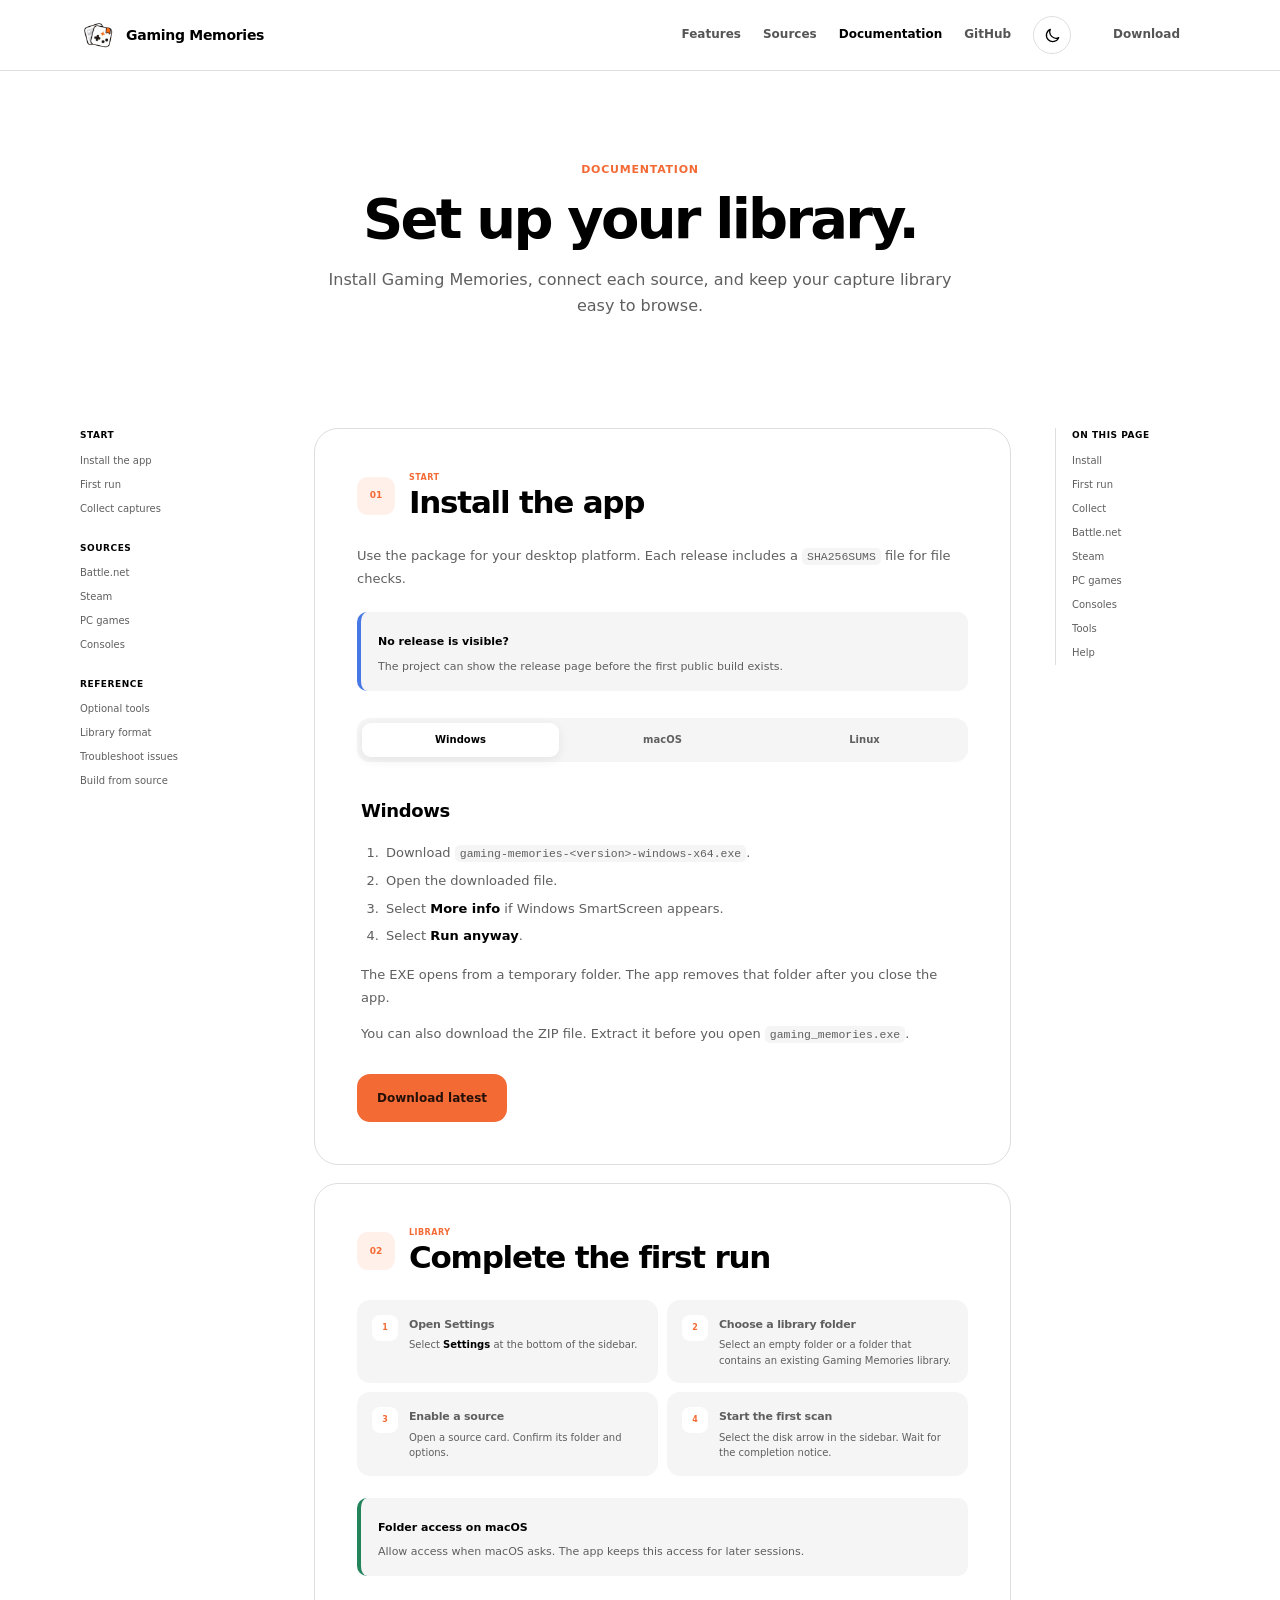
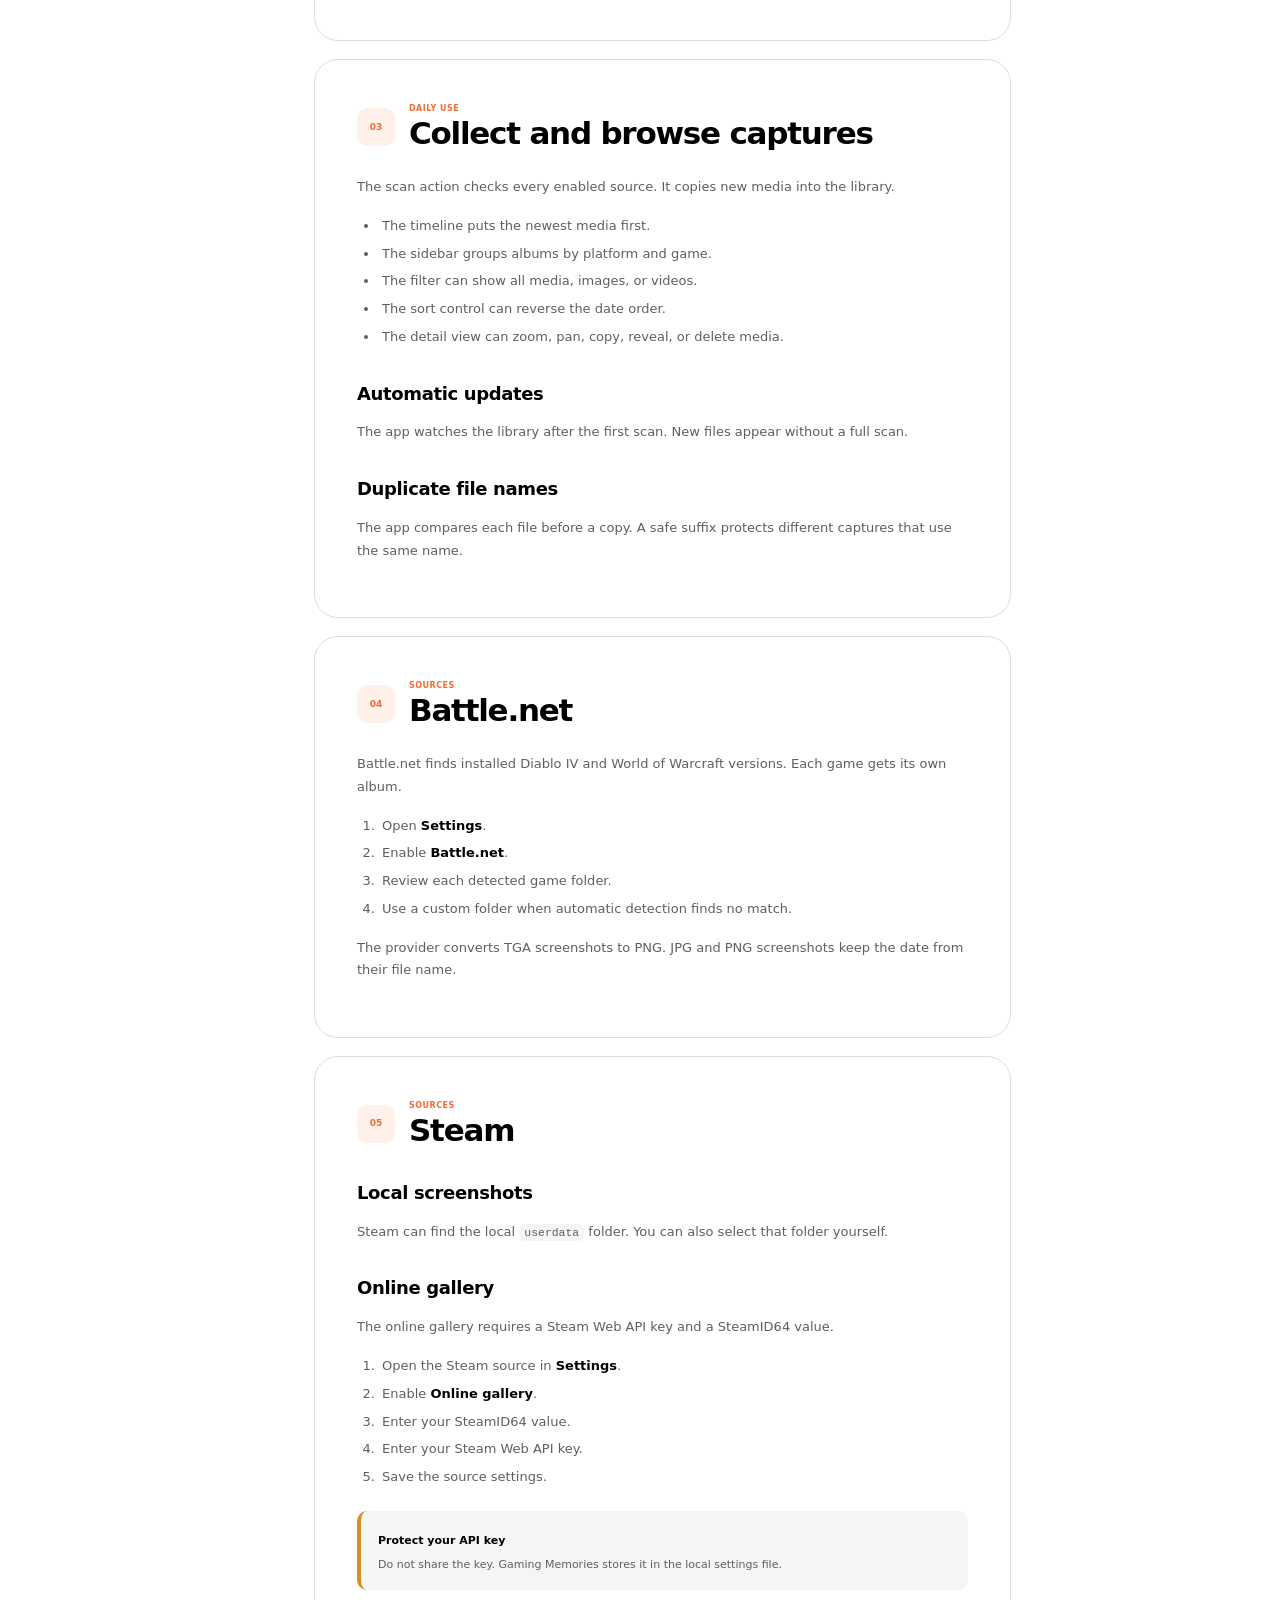
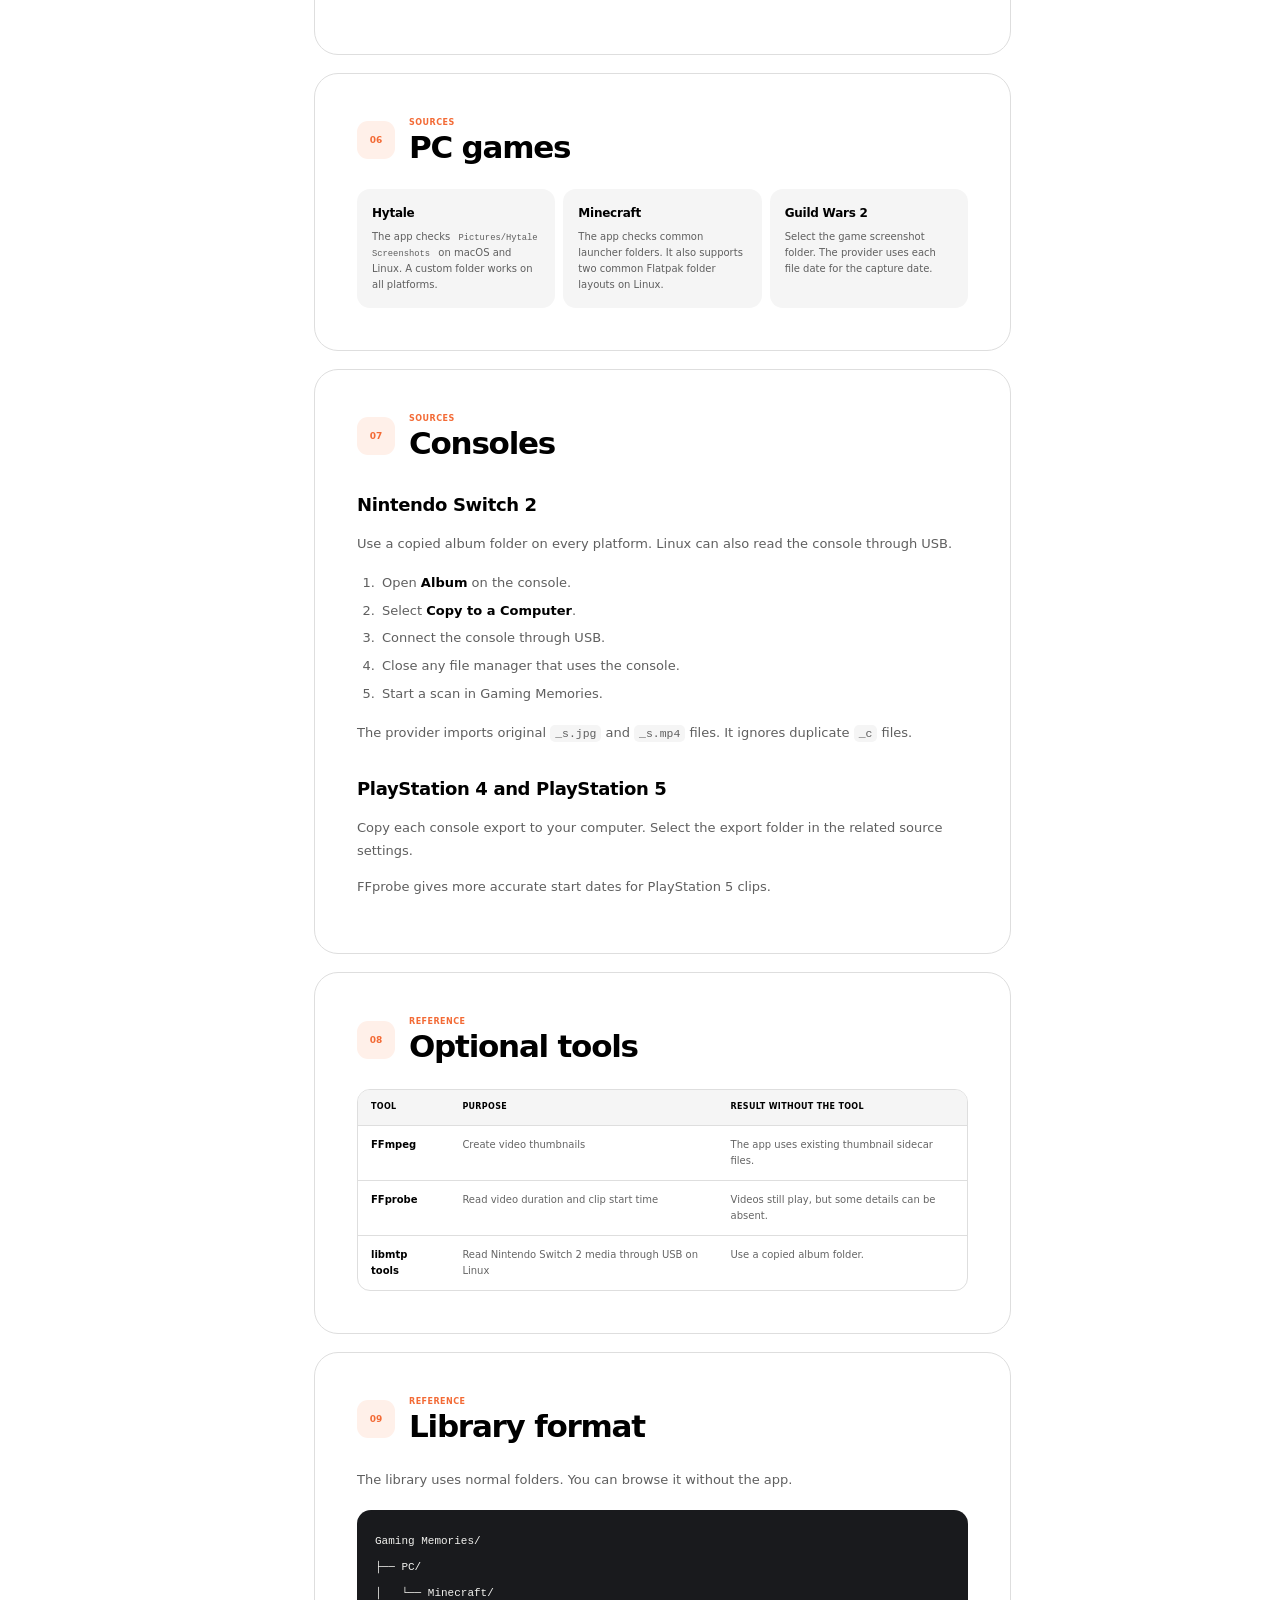
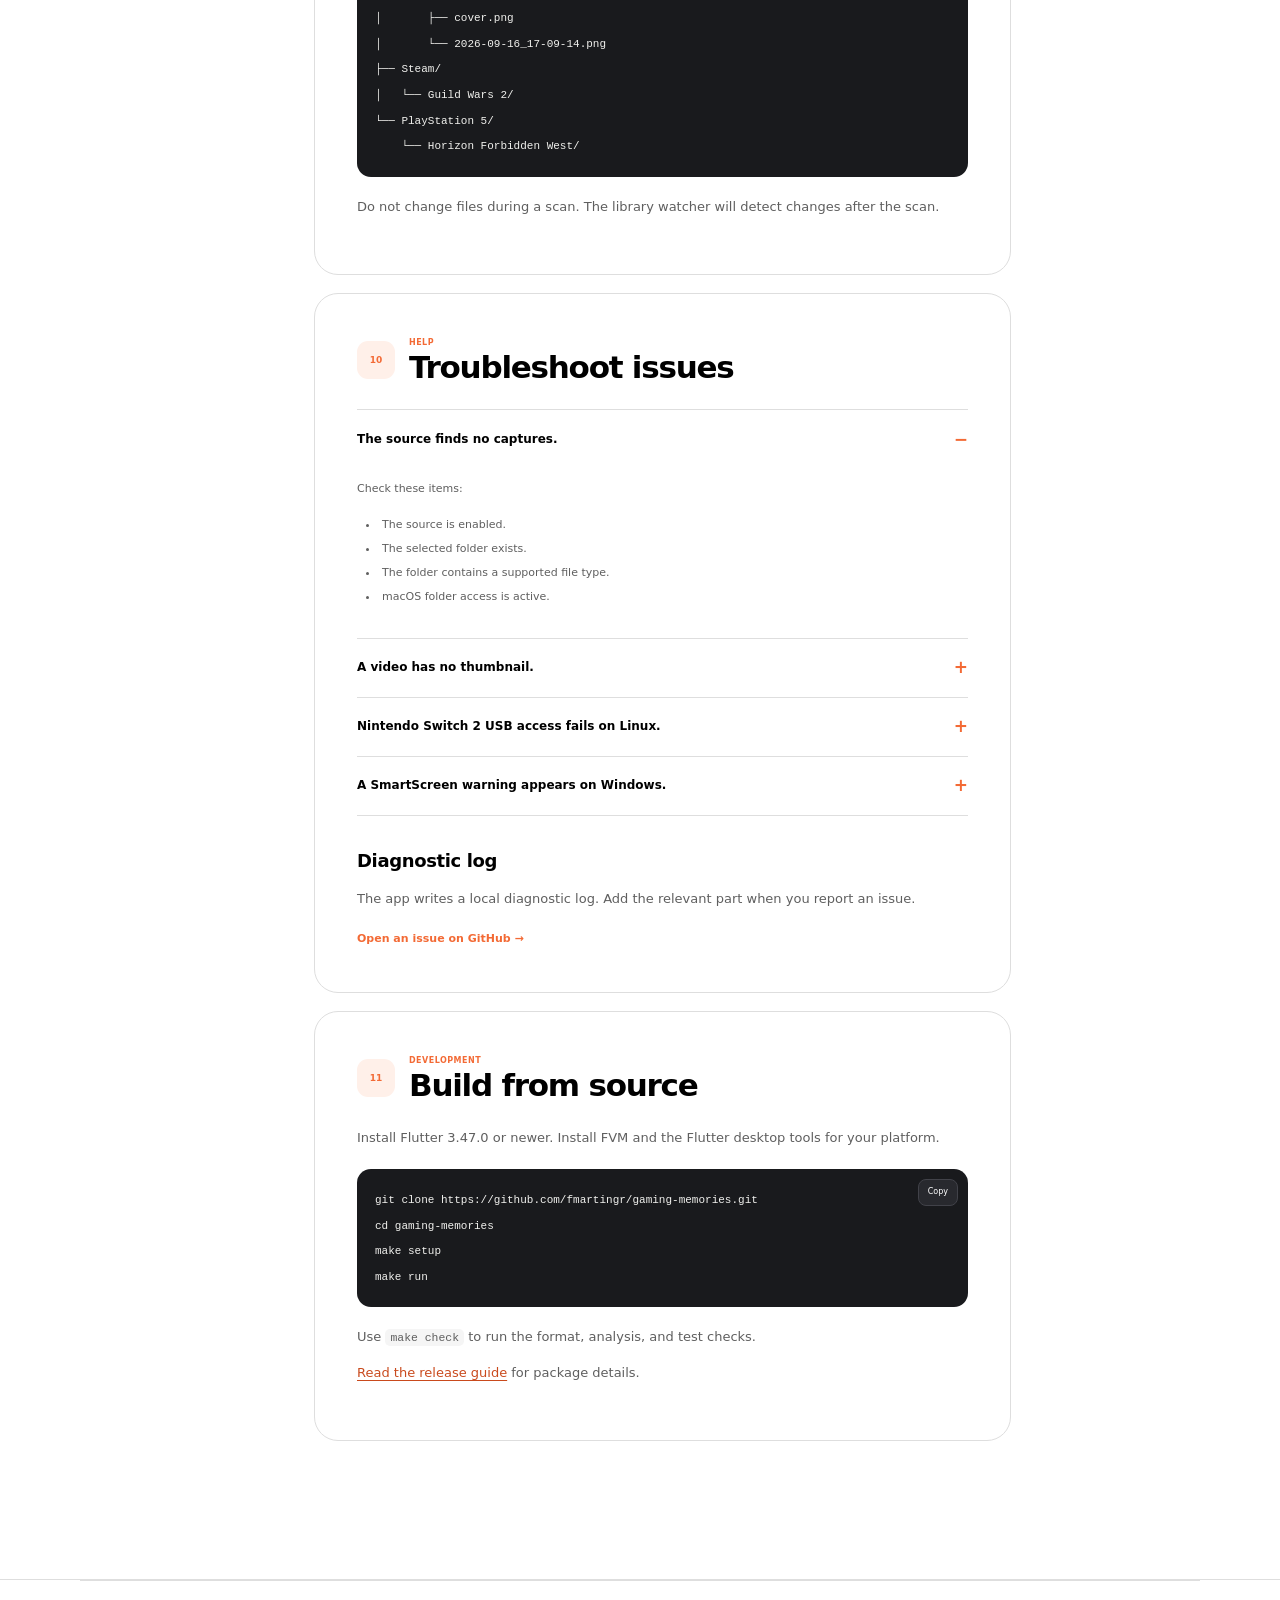
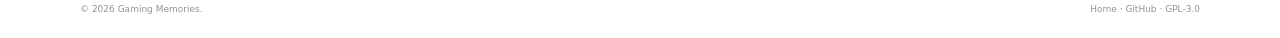
==== site/docs.html @ 3a5d0c4b "Add website theme support" ====
<!doctype html>
<html lang="en">
  <head>
    <meta charset="utf-8">
    <meta name="viewport" content="width=device-width, initial-scale=1">
    <meta name="theme-color" content="#ffffff">
    <meta name="description" content="Install and use Gaming Memories on Windows, macOS, and Linux.">
    <title>Documentation — Gaming Memories</title>
    <link rel="icon" href="assets/favicon.png" type="image/png">
    <script src="theme-init.js"></script>
    <link rel="stylesheet" href="styles.css">
    <script src="app.js" defer></script>
  </head>
  <body class="docs-page">
    <a class="skip-link" href="#docs-main">Skip to documentation</a>
    <header class="site-header">
      <nav class="nav shell" aria-label="Main navigation">
        <a class="brand" href="index.html" aria-label="Gaming Memories home"><img src="assets/logo.webp" alt="" width="44" height="44"><span>Gaming Memories</span></a>
        <button class="nav-toggle" type="button" aria-expanded="false" aria-controls="nav-links"><span class="sr-only">Open navigation</span><span></span><span></span></button>
        <div class="nav-links" id="nav-links"><a href="index.html#features">Features</a><a href="index.html#sources">Sources</a><a class="current" href="docs.html">Documentation</a><a href="https://github.com/fmartingr/gaming-memories">GitHub</a><button class="theme-toggle" type="button" data-theme-toggle aria-label="Use dark theme" title="Use dark theme"><svg class="theme-icon theme-icon-moon" aria-hidden="true" viewBox="0 0 24 24"><path d="M20.7 15.1A9 9 0 0 1 8.9 3.3 9 9 0 1 0 20.7 15.1Z"></path></svg><svg class="theme-icon theme-icon-sun" aria-hidden="true" viewBox="0 0 24 24"><circle cx="12" cy="12" r="4"></circle><path d="M12 2v2M12 20v2M4.93 4.93l1.42 1.42M17.66 17.66l1.41 1.41M2 12h2M20 12h2M4.93 19.07l1.42-1.42M17.66 6.34l1.41-1.41"></path></svg></button><a class="button" data-smart-download href="https://github.com/fmartingr/gaming-memories/releases/latest">Download</a></div>
      </nav>
    </header>

    <div class="docs-hero">
      <div class="shell">
        <p class="kicker">Documentation</p>
        <h1>Set up your library.</h1>
        <p>Install Gaming Memories, connect each source, and keep your capture library easy to browse.</p>
      </div>
    </div>

    <div class="docs-layout shell">
      <aside class="docs-sidebar">
        <nav aria-label="Documentation sections">
          <b>Start</b>
          <a href="#install">Install the app</a>
          <a href="#first-run">First run</a>
          <a href="#collect">Collect captures</a>
          <b>Sources</b>
          <a href="#battle-net">Battle.net</a>
          <a href="#steam">Steam</a>
          <a href="#pc-games">PC games</a>
          <a href="#consoles">Consoles</a>
          <b>Reference</b>
          <a href="#tools">Optional tools</a>
          <a href="#library">Library format</a>
          <a href="#troubleshoot">Troubleshoot issues</a>
          <a href="#source-build">Build from source</a>
        </nav>
      </aside>

      <main class="docs-content" id="docs-main">
        <section id="install">
          <div class="doc-heading"><span>01</span><div><p class="kicker">Start</p><h2>Install the app</h2></div></div>
          <p>Use the package for your desktop platform. Each release includes a <code>SHA256SUMS</code> file for file checks.</p>
          <div class="doc-callout info"><b>No release is visible?</b><p>The project can show the release page before the first public build exists.</p></div>

          <div class="platform-tabs" role="tablist" aria-label="Installation platform">
            <button class="active" type="button" role="tab" aria-selected="true" data-doc-tab="windows">Windows</button>
            <button type="button" role="tab" aria-selected="false" data-doc-tab="macos">macOS</button>
            <button type="button" role="tab" aria-selected="false" data-doc-tab="linux">Linux</button>
          </div>
          <div class="tab-panel active" data-doc-panel="windows">
            <h3>Windows</h3>
            <ol>
              <li>Download <code>gaming-memories-&lt;version&gt;-windows-x64.exe</code>.</li>
              <li>Open the downloaded file.</li>
              <li>Select <strong>More info</strong> if Windows SmartScreen appears.</li>
              <li>Select <strong>Run anyway</strong>.</li>
            </ol>
            <p>The EXE opens from a temporary folder. The app removes that folder after you close the app.</p>
            <p>You can also download the ZIP file. Extract it before you open <code>gaming_memories.exe</code>.</p>
          </div>
          <div class="tab-panel" data-doc-panel="macos" hidden>
            <h3>macOS</h3>
            <ol>
              <li>Download <code>gaming-memories-&lt;version&gt;-macos-universal.dmg</code>.</li>
              <li>Open the disk image.</li>
              <li>Drag <strong>Gaming Memories</strong> into <strong>Applications</strong>.</li>
              <li>Open the app from <strong>Applications</strong>.</li>
            </ol>
            <p>The signed build supports Apple silicon and Intel. macOS can ask for folder access during the first scan.</p>
          </div>
          <div class="tab-panel" data-doc-panel="linux" hidden>
            <h3>Linux</h3>
            <p>Select the package for your distribution.</p>
            <div class="command-list">
              <div><span>Debian or Ubuntu</span><code>sudo apt install ./gaming-memories_&lt;version&gt;-1_amd64.deb</code><button class="copy-button" type="button" aria-label="Copy Debian install command">Copy</button></div>
              <div><span>Fedora or RHEL</span><code>sudo dnf install ./gaming-memories-&lt;version&gt;-1.x86_64.rpm</code><button class="copy-button" type="button" aria-label="Copy Fedora install command">Copy</button></div>
              <div><span>Arch Linux</span><code>sudo pacman -U gaming-memories-&lt;version&gt;-1-x86_64.pkg.tar.zst</code><button class="copy-button" type="button" aria-label="Copy Arch install command">Copy</button></div>
            </div>
            <p>The packages require GTK 3, libmpv, and <code>xdg-utils</code>. Your package manager installs these dependencies.</p>
          </div>
          <a class="button button-primary doc-download" data-smart-download href="https://github.com/fmartingr/gaming-memories/releases/latest"><span data-download-label>Download latest</span></a>
        </section>

        <section id="first-run">
          <div class="doc-heading"><span>02</span><div><p class="kicker">Library</p><h2>Complete the first run</h2></div></div>
          <ol class="doc-steps">
            <li><span>1</span><div><h3>Open Settings</h3><p>Select <strong>Settings</strong> at the bottom of the sidebar.</p></div></li>
            <li><span>2</span><div><h3>Choose a library folder</h3><p>Select an empty folder or a folder that contains an existing Gaming Memories library.</p></div></li>
            <li><span>3</span><div><h3>Enable a source</h3><p>Open a source card. Confirm its folder and options.</p></div></li>
            <li><span>4</span><div><h3>Start the first scan</h3><p>Select the disk arrow in the sidebar. Wait for the completion notice.</p></div></li>
          </ol>
          <div class="doc-callout tip"><b>Folder access on macOS</b><p>Allow access when macOS asks. The app keeps this access for later sessions.</p></div>
        </section>

        <section id="collect">
          <div class="doc-heading"><span>03</span><div><p class="kicker">Daily use</p><h2>Collect and browse captures</h2></div></div>
          <p>The scan action checks every enabled source. It copies new media into the library.</p>
          <ul>
            <li>The timeline puts the newest media first.</li>
            <li>The sidebar groups albums by platform and game.</li>
            <li>The filter can show all media, images, or videos.</li>
            <li>The sort control can reverse the date order.</li>
            <li>The detail view can zoom, pan, copy, reveal, or delete media.</li>
          </ul>
          <h3>Automatic updates</h3>
          <p>The app watches the library after the first scan. New files appear without a full scan.</p>
          <h3>Duplicate file names</h3>
          <p>The app compares each file before a copy. A safe suffix protects different captures that use the same name.</p>
        </section>

        <section id="battle-net">
          <div class="doc-heading"><span>04</span><div><p class="kicker">Sources</p><h2>Battle.net</h2></div></div>
          <p>Battle.net finds installed Diablo IV and World of Warcraft versions. Each game gets its own album.</p>
          <ol>
            <li>Open <strong>Settings</strong>.</li>
            <li>Enable <strong>Battle.net</strong>.</li>
            <li>Review each detected game folder.</li>
            <li>Use a custom folder when automatic detection finds no match.</li>
          </ol>
          <p>The provider converts TGA screenshots to PNG. JPG and PNG screenshots keep the date from their file name.</p>
        </section>

        <section id="steam">
          <div class="doc-heading"><span>05</span><div><p class="kicker">Sources</p><h2>Steam</h2></div></div>
          <h3>Local screenshots</h3>
          <p>Steam can find the local <code>userdata</code> folder. You can also select that folder yourself.</p>
          <h3>Online gallery</h3>
          <p>The online gallery requires a Steam Web API key and a SteamID64 value.</p>
          <ol>
            <li>Open the Steam source in <strong>Settings</strong>.</li>
            <li>Enable <strong>Online gallery</strong>.</li>
            <li>Enter your SteamID64 value.</li>
            <li>Enter your Steam Web API key.</li>
            <li>Save the source settings.</li>
          </ol>
          <div class="doc-callout warning"><b>Protect your API key</b><p>Do not share the key. Gaming Memories stores it in the local settings file.</p></div>
        </section>

        <section id="pc-games">
          <div class="doc-heading"><span>06</span><div><p class="kicker">Sources</p><h2>PC games</h2></div></div>
          <div class="reference-grid">
            <article><h3>Hytale</h3><p>The app checks <code>Pictures/Hytale Screenshots</code> on macOS and Linux. A custom folder works on all platforms.</p></article>
            <article><h3>Minecraft</h3><p>The app checks common launcher folders. It also supports two common Flatpak folder layouts on Linux.</p></article>
            <article><h3>Guild Wars 2</h3><p>Select the game screenshot folder. The provider uses each file date for the capture date.</p></article>
          </div>
        </section>

        <section id="consoles">
          <div class="doc-heading"><span>07</span><div><p class="kicker">Sources</p><h2>Consoles</h2></div></div>
          <h3>Nintendo Switch 2</h3>
          <p>Use a copied album folder on every platform. Linux can also read the console through USB.</p>
          <ol>
            <li>Open <strong>Album</strong> on the console.</li>
            <li>Select <strong>Copy to a Computer</strong>.</li>
            <li>Connect the console through USB.</li>
            <li>Close any file manager that uses the console.</li>
            <li>Start a scan in Gaming Memories.</li>
          </ol>
          <p>The provider imports original <code>_s.jpg</code> and <code>_s.mp4</code> files. It ignores duplicate <code>_c</code> files.</p>
          <h3>PlayStation 4 and PlayStation 5</h3>
          <p>Copy each console export to your computer. Select the export folder in the related source settings.</p>
          <p>FFprobe gives more accurate start dates for PlayStation 5 clips.</p>
        </section>

        <section id="tools">
          <div class="doc-heading"><span>08</span><div><p class="kicker">Reference</p><h2>Optional tools</h2></div></div>
          <div class="table-wrap"><table><thead><tr><th>Tool</th><th>Purpose</th><th>Result without the tool</th></tr></thead><tbody>
            <tr><td>FFmpeg</td><td>Create video thumbnails</td><td>The app uses existing thumbnail sidecar files.</td></tr>
            <tr><td>FFprobe</td><td>Read video duration and clip start time</td><td>Videos still play, but some details can be absent.</td></tr>
            <tr><td>libmtp tools</td><td>Read Nintendo Switch 2 media through USB on Linux</td><td>Use a copied album folder.</td></tr>
          </tbody></table></div>
        </section>

        <section id="library">
          <div class="doc-heading"><span>09</span><div><p class="kicker">Reference</p><h2>Library format</h2></div></div>
          <p>The library uses normal folders. You can browse it without the app.</p>
          <pre><code>Gaming Memories/
├── PC/
│   └── Minecraft/
│       ├── cover.png
│       └── 2026-09-16_17-09-14.png
├── Steam/
│   └── Guild Wars 2/
└── PlayStation 5/
    └── Horizon Forbidden West/</code></pre>
          <p>Do not change files during a scan. The library watcher will detect changes after the scan.</p>
        </section>

        <section id="troubleshoot">
          <div class="doc-heading"><span>10</span><div><p class="kicker">Help</p><h2>Troubleshoot issues</h2></div></div>
          <div class="trouble-list">
            <details open><summary>The source finds no captures.<span>+</span></summary><div><p>Check these items:</p><ul><li>The source is enabled.</li><li>The selected folder exists.</li><li>The folder contains a supported file type.</li><li>macOS folder access is active.</li></ul></div></details>
            <details><summary>A video has no thumbnail.<span>+</span></summary><div><p>Install FFmpeg. Start a new scan after the installation.</p></div></details>
            <details><summary>Nintendo Switch 2 USB access fails on Linux.<span>+</span></summary><div><p>Install the libmtp tools. Close any file manager that uses the console.</p></div></details>
            <details><summary>A SmartScreen warning appears on Windows.<span>+</span></summary><div><p>The Windows build has no code signature. Select <strong>More info</strong>. Select <strong>Run anyway</strong>.</p></div></details>
          </div>
          <h3>Diagnostic log</h3>
          <p>The app writes a local diagnostic log. Add the relevant part when you report an issue.</p>
          <a class="text-link" href="https://github.com/fmartingr/gaming-memories/issues">Open an issue on GitHub <span>→</span></a>
        </section>

        <section id="source-build">
          <div class="doc-heading"><span>11</span><div><p class="kicker">Development</p><h2>Build from source</h2></div></div>
          <p>Install Flutter 3.47.0 or newer. Install FVM and the Flutter desktop tools for your platform.</p>
          <div class="code-block"><pre><code>git clone https://github.com/fmartingr/gaming-memories.git
cd gaming-memories
make setup
make run</code></pre><button class="copy-button" type="button" aria-label="Copy source build commands">Copy</button></div>
          <p>Use <code>make check</code> to run the format, analysis, and test checks.</p>
          <p><a href="https://github.com/fmartingr/gaming-memories/blob/master/docs/releasing.md">Read the release guide</a> for package details.</p>
        </section>
      </main>

      <aside class="docs-on-page">
        <b>On this page</b>
        <a href="#install">Install</a><a href="#first-run">First run</a><a href="#collect">Collect</a><a href="#battle-net">Battle.net</a><a href="#steam">Steam</a><a href="#pc-games">PC games</a><a href="#consoles">Consoles</a><a href="#tools">Tools</a><a href="#troubleshoot">Help</a>
      </aside>
    </div>

    <footer class="site-footer compact-footer"><div class="shell footer-bottom"><span>© <span data-year></span> Gaming Memories.</span><span><a href="index.html">Home</a> · <a href="https://github.com/fmartingr/gaming-memories">GitHub</a> · GPL-3.0</span></div></footer>
  </body>
</html>
---- site/styles.css ----
:root {
  color-scheme: light;
  --bg: #ffffff;
  --surface: #ffffff;
  --surface-soft: #f5f5f5;
  --text: #000000;
  --muted: #5f5f5f;
  --line: #dedede;
  --orange: #f36a35;
  --orange-soft: #fff0e9;
  --green: #23845c;
  --app: #101217;
  --header-bg: rgba(255, 255, 255, .9);
  --nav-muted: #555555;
  --subtle: #929292;
  --surface-hover: #bdbdbd;
  --setup-bg: #f2f2f2;
  --setup-overlay: rgba(255, 255, 255, .72);
  --setup-line: #d7d7d7;
  --chip-text: #505050;
  --footer-muted: #929292;
  --content-muted: #5f5f5f;
  --table-muted: #656565;
  --inverse-bg: #000000;
  --inverse-text: #ffffff;
  --radius: 26px;
  --shell: 1120px;
  --shadow: 0 24px 70px rgba(0, 0, 0, .11);
}

:root[data-theme="dark"] {
  color-scheme: dark;
  --bg: #000000;
  --surface: #0d0d0d;
  --surface-soft: #171717;
  --text: #ffffff;
  --muted: #a3a3a3;
  --line: #2d2d2d;
  --orange: #ff743d;
  --orange-soft: #29140d;
  --green: #55c88e;
  --header-bg: rgba(0, 0, 0, .9);
  --nav-muted: #b0b0b0;
  --subtle: #858585;
  --surface-hover: #505050;
  --setup-bg: #101010;
  --setup-overlay: rgba(255, 255, 255, .05);
  --setup-line: #303030;
  --chip-text: #d0d0d0;
  --footer-muted: #777777;
  --content-muted: #b0b0b0;
  --table-muted: #b3b3b3;
  --inverse-bg: #ffffff;
  --inverse-text: #000000;
  --shadow: 0 24px 70px rgba(0, 0, 0, .55);
}

@media (prefers-color-scheme: dark) {
  :root:not([data-theme="light"]) {
    color-scheme: dark;
    --bg: #000000;
    --surface: #0d0d0d;
    --surface-soft: #171717;
    --text: #ffffff;
    --muted: #a3a3a3;
    --line: #2d2d2d;
    --orange: #ff743d;
    --orange-soft: #29140d;
    --green: #55c88e;
    --header-bg: rgba(0, 0, 0, .9);
    --nav-muted: #b0b0b0;
    --subtle: #858585;
    --surface-hover: #505050;
    --setup-bg: #101010;
    --setup-overlay: rgba(255, 255, 255, .05);
    --setup-line: #303030;
    --chip-text: #d0d0d0;
    --footer-muted: #777777;
    --content-muted: #b0b0b0;
    --table-muted: #b3b3b3;
    --inverse-bg: #ffffff;
    --inverse-text: #000000;
    --shadow: 0 24px 70px rgba(0, 0, 0, .55);
  }
}

* { box-sizing: border-box; }
html { scroll-behavior: smooth; scroll-padding-top: 84px; }
body { margin: 0; overflow-x: hidden; background: var(--bg); color: var(--text); font-family: Inter, ui-sans-serif, system-ui, -apple-system, BlinkMacSystemFont, "Segoe UI", sans-serif; font-size: 16px; line-height: 1.6; -webkit-font-smoothing: antialiased; }
::selection { background: var(--orange); color: #000000; }
a { color: inherit; text-decoration: none; }
img { display: block; max-width: 100%; }
button { font: inherit; }
.shell { width: min(calc(100% - 40px), var(--shell)); margin-inline: auto; }
.sr-only { position: absolute; width: 1px; height: 1px; padding: 0; overflow: hidden; clip: rect(0, 0, 0, 0); white-space: nowrap; border: 0; }
.skip-link { position: fixed; z-index: 1000; top: 10px; left: 10px; padding: 9px 14px; border-radius: 10px; background: var(--inverse-bg); color: var(--inverse-text); transform: translateY(-150%); }
.skip-link:focus { transform: translateY(0); }

.site-header { position: sticky; z-index: 100; top: 0; border-bottom: 1px solid var(--line); background: var(--header-bg); backdrop-filter: blur(14px); }
.nav { display: flex; min-height: 70px; align-items: center; justify-content: space-between; }
.brand { display: inline-flex; align-items: center; gap: 10px; font-size: 14px; font-weight: 750; letter-spacing: -.02em; }
.brand img { width: 36px; height: 36px; object-fit: contain; }
.nav-links { display: flex; align-items: center; gap: 22px; color: var(--nav-muted); font-size: 12px; font-weight: 650; }
.nav-links > a:not(.nav-download):hover, .nav-links > a.current { color: var(--text); }
.nav-download { padding: 9px 15px; border-radius: 999px; background: var(--inverse-bg); color: var(--inverse-text); }
.nav-download:hover { background: var(--orange); }
.nav-toggle { display: none; width: 40px; height: 40px; border: 1px solid var(--line); border-radius: 12px; background: var(--surface); }
.nav-toggle > span:not(.sr-only) { display: block; width: 17px; height: 1.5px; margin: 5px auto; background: var(--text); }
.theme-toggle { display: grid; width: 38px; height: 38px; flex: 0 0 38px; place-items: center; padding: 0; border: 1px solid var(--line); border-radius: 50%; background: var(--surface); color: var(--text); cursor: pointer; transition: border-color .18s ease, background .18s ease; }
.theme-toggle:hover { border-color: var(--surface-hover); background: var(--surface-soft); }
.theme-icon { width: 17px; height: 17px; fill: none; stroke: currentColor; stroke-linecap: round; stroke-linejoin: round; stroke-width: 1.8; }
.theme-icon-sun { display: none; }
:root[data-theme="dark"] .theme-icon-moon { display: none; }
:root[data-theme="dark"] .theme-icon-sun { display: block; }

@media (prefers-color-scheme: dark) {
  :root:not([data-theme="light"]) .theme-icon-moon { display: none; }
  :root:not([data-theme="light"]) .theme-icon-sun { display: block; }
}

.hero { padding-top: 90px; padding-bottom: 120px; }
.hero-copy { max-width: 790px; margin: 0 auto 68px; text-align: center; }
.hero-badge { display: inline-flex; align-items: center; gap: 8px; margin: 0 0 22px; padding: 7px 11px; border: 1px solid var(--line); border-radius: 999px; background: var(--surface); color: var(--muted); font-size: 11px; font-weight: 650; }
.hero-badge span { width: 7px; height: 7px; border-radius: 50%; background: var(--green); }
.hero h1 { margin: 0; font-size: clamp(52px, 7vw, 82px); font-weight: 760; letter-spacing: -.065em; line-height: .99; }
.hero h1 em { color: var(--orange); font-style: normal; }
.hero-copy > p:not(.hero-badge) { max-width: 650px; margin: 24px auto 0; color: var(--muted); font-size: 18px; line-height: 1.65; }
.hero-actions { display: flex; justify-content: center; gap: 10px; margin-top: 30px; }
.hero-copy > small { display: block; margin-top: 15px; color: var(--subtle); font-size: 10px; }

.button { display: inline-flex; min-height: 48px; align-items: center; justify-content: center; gap: 22px; padding: 0 19px; border: 1px solid transparent; border-radius: 13px; font-size: 12px; font-weight: 720; transition: background .18s ease, border-color .18s ease, transform .18s ease; }
.button:hover { transform: translateY(-2px); }
.button-primary { background: var(--orange); color: #241008; }
.button-primary:hover { background: #e75b28; }
.button-secondary { border-color: var(--line); background: var(--surface); }
.button-secondary:hover { border-color: var(--surface-hover); }
.button-dark { background: #000000; color: #ffffff; }
.button-dark:hover { background: #333330; }

.product-figure { margin: 0; }
.product-figure figcaption { margin-top: 13px; color: var(--subtle); font-size: 10px; text-align: center; }
.app-window { overflow: hidden; border: 1px solid #30343d; border-radius: 24px; background: var(--app); box-shadow: var(--shadow); }
.window-bar { display: grid; height: 44px; grid-template-columns: 1fr auto 1fr; align-items: center; padding: 0 16px; border-bottom: 1px solid #2d3139; background: #181b21; color: #979da8; font-size: 9px; }
.window-dots { display: flex; gap: 6px; }
.window-dots span { width: 8px; height: 8px; border-radius: 50%; background: #454a54; }
.window-dots span:first-child { background: #e76651; }
.window-dots span:nth-child(2) { background: #e0a84c; }
.window-dots span:nth-child(3) { background: #58b66f; }
.app-layout { display: grid; height: 545px; grid-template-columns: 188px 1fr; }
.app-sidebar { position: relative; padding: 17px 10px 62px; border-right: 1px solid #2a2e36; background: #14171c; color: #969ca7; font-size: 9px; }
.app-sidebar > p { margin: 18px 9px 7px; color: #5e6570; font-size: 7px; letter-spacing: .12em; }
.app-nav-item, .app-nav-child { padding: 7px 9px; border-radius: 7px; }
.app-nav-item { display: flex; gap: 8px; }
.app-nav-item.active { background: #292d35; color: white; }
.app-nav-child { padding-left: 33px; color: #7b828e; }
.app-sidebar-footer { position: absolute; right: 0; bottom: 0; left: 0; display: flex; align-items: center; gap: 7px; padding: 16px 18px; border-top: 1px solid #2a2e36; }
.status-dot { width: 7px; height: 7px; border-radius: 50%; background: #55c88e; }
.app-main { min-width: 0; }
.app-toolbar { display: flex; height: 58px; align-items: center; justify-content: space-between; padding: 0 18px; border-bottom: 1px solid #2a2e36; color: #777e89; font-size: 9px; }
.app-toolbar b { color: #e7e9ed; }
.capture-grid { display: grid; grid-template-columns: repeat(3, 1fr); gap: 12px; padding: 16px; }
.capture-card { position: relative; overflow: hidden; border: 1px solid #2c313a; border-radius: 9px; background: #181b22; }
.capture-card img { width: 100%; height: 161px; object-fit: cover; }
.capture-card > div { display: flex; flex-direction: column; padding: 10px 11px 11px; }
.capture-card b { overflow: hidden; color: #e5e7eb; font-size: 8px; text-overflow: ellipsis; white-space: nowrap; }
.capture-card span { color: #747b87; font-size: 6.5px; }
.capture-card i { position: absolute; top: 67px; left: 50%; display: grid; width: 32px; height: 32px; place-items: center; border: 1px solid rgba(255,255,255,.22); border-radius: 50%; background: rgba(0,0,0,.66); color: white; font-size: 8px; font-style: normal; transform: translateX(-50%); }

.features, .sources-section { padding-top: 120px; padding-bottom: 120px; }
.section-heading { max-width: 650px; margin-bottom: 40px; }
.section-heading.centered { margin-right: auto; margin-left: auto; text-align: center; }
.section-heading > p, .setup-copy > p, .download-copy p, .docs-hero .kicker { margin: 0 0 10px; color: var(--orange); font-size: 11px; font-weight: 750; letter-spacing: .07em; text-transform: uppercase; }
.section-heading h2, .setup-copy h2, .download-copy h2, .docs-hero h1 { margin: 0; font-size: clamp(38px, 5vw, 56px); font-weight: 730; letter-spacing: -.05em; line-height: 1.08; }
.feature-grid { display: grid; grid-template-columns: repeat(3, 1fr); gap: 16px; }
.feature-card { position: relative; overflow: hidden; min-height: 420px; padding: 26px; border: 1px solid var(--line); border-radius: var(--radius); background: var(--surface); }
.feature-icon { display: grid; width: 42px; height: 42px; margin-bottom: 52px; place-items: center; border-radius: 13px; background: var(--orange-soft); color: var(--orange); font-size: 18px; }
.feature-card h3 { margin: 0; font-size: 22px; letter-spacing: -.035em; }
.feature-card > p { margin: 9px 0 0; color: var(--muted); font-size: 13px; }
.mini-timeline, .privacy-note { position: absolute; right: 22px; bottom: 22px; left: 22px; padding: 11px; border-radius: 16px; background: var(--surface-soft); }
.mini-timeline > div { display: flex; align-items: center; gap: 9px; padding: 7px; border-radius: 10px; background: var(--surface); }
.mini-timeline > div + div { margin-top: 7px; }
.mini-timeline img { width: 54px; height: 34px; border-radius: 8px; object-fit: cover; }
.mini-timeline b, .mini-timeline small, .privacy-note b, .privacy-note small { display: block; }
.mini-timeline b, .privacy-note b { font-size: 9px; }
.mini-timeline small, .privacy-note small { color: var(--subtle); font-size: 7px; }
.mini-viewer { position: absolute; right: 22px; bottom: 22px; left: 22px; overflow: hidden; height: 150px; border-radius: 16px; }
.mini-viewer img { width: 100%; height: 100%; object-fit: cover; }
.mini-viewer span { position: absolute; right: 50%; bottom: 10px; padding: 6px 10px; border-radius: 999px; background: rgba(20,21,22,.75); color: white; font-size: 8px; transform: translateX(50%); }
.privacy-note { display: flex; align-items: center; gap: 11px; }
.privacy-note > span { width: 28px; height: 28px; border: 7px solid color-mix(in srgb, var(--green) 24%, var(--surface)); border-radius: 50%; background: var(--green); }

.setup-section { display: grid; grid-template-columns: .85fr 1.15fr; align-items: center; gap: 70px; padding: 64px; border: 1px solid var(--line); border-radius: 32px; background: var(--setup-bg); }
.setup-copy > span { display: block; max-width: 430px; margin-top: 17px; color: var(--muted); font-size: 14px; }
.setup-copy > a { display: inline-block; margin-top: 22px; color: var(--text); font-size: 12px; font-weight: 700; }
.setup-copy > a:hover { color: var(--orange); }
.setup-steps { margin: 0; padding: 8px; border-radius: 22px; background: var(--setup-overlay); list-style: none; }
.setup-steps li { display: flex; min-height: 83px; align-items: center; gap: 14px; padding: 13px 15px; border-bottom: 1px solid var(--setup-line); }
.setup-steps li:last-child { border-bottom: 0; }
.setup-steps li > span { display: grid; width: 36px; height: 36px; flex: 0 0 36px; place-items: center; border-radius: 11px; background: var(--surface); color: var(--orange); font-size: 11px; font-weight: 800; }
.setup-steps b, .setup-steps small { display: block; }
.setup-steps b { font-size: 12px; }
.setup-steps small { margin-top: 2px; color: var(--muted); font-size: 9px; }

.source-list { display: flex; flex-wrap: wrap; justify-content: center; gap: 10px; max-width: 880px; margin: 0 auto; }
.source-list span { padding: 11px 16px; border: 1px solid var(--line); border-radius: 999px; background: var(--surface); color: var(--chip-text); font-size: 12px; font-weight: 650; }
.source-note { max-width: 650px; margin: 25px auto 0; color: var(--muted); font-size: 12px; text-align: center; }

.download-section { display: grid; grid-template-columns: 1fr auto; align-items: center; gap: 35px; margin-bottom: 110px; padding: 48px; border-radius: 32px; background: var(--orange); }
.download-copy { display: flex; align-items: center; gap: 20px; }
.download-copy img { width: 70px; height: 70px; }
.download-copy p { margin-bottom: 3px; color: #64220d; }
.download-copy h2 { font-size: 38px; }
.download-copy > div > span { color: #68270f; font-size: 12px; }
.download-actions { display: flex; align-items: center; flex-direction: column; gap: 8px; }
.download-actions small { color: #69260e; font-size: 9px; }
.platform-downloads { display: grid; grid-column: 1 / -1; grid-template-columns: repeat(3, 1fr); gap: 8px; margin-top: 5px; }
.platform-downloads a { display: flex; align-items: center; justify-content: space-between; padding: 13px 15px; border: 1px solid rgba(80,28,8,.25); border-radius: 13px; background: rgba(255,255,255,.2); }
.platform-downloads a:hover { background: rgba(255,255,255,.35); }
.platform-downloads b { font-size: 11px; }
.platform-downloads span { color: #6d2b12; font-size: 9px; }

.site-footer { padding-top: 55px; border-top: 1px solid var(--line); background: var(--surface); }
.footer-main { display: flex; align-items: center; justify-content: space-between; padding-bottom: 45px; }
.footer-main nav { display: flex; gap: 22px; color: var(--muted); font-size: 11px; font-weight: 650; }
.footer-main nav a:hover { color: var(--text); }
.footer-bottom { display: flex; min-height: 58px; align-items: center; justify-content: space-between; border-top: 1px solid var(--line); color: var(--footer-muted); font-size: 9px; }

.button:focus-visible, .nav-toggle:focus-visible, .copy-button:focus-visible, .platform-tabs button:focus-visible, summary:focus-visible, a:focus-visible { outline: 3px solid rgba(243,106,53,.28); outline-offset: 3px; }
.js [data-reveal] { opacity: 0; transform: translateY(15px); transition: opacity .5s ease, transform .5s ease; }
.js [data-reveal].revealed { opacity: 1; transform: translateY(0); }

/* Documentation */
.docs-page { background: var(--bg); }
.docs-hero { padding: 90px 0 70px; text-align: center; }
.docs-hero h1 { max-width: 760px; margin-inline: auto; }
.docs-hero > .shell > p:last-child { max-width: 630px; margin: 18px auto 0; color: var(--muted); font-size: 16px; }
.docs-layout { display: grid; grid-template-columns: 190px minmax(0, 720px) 145px; justify-content: space-between; gap: 44px; padding-top: 40px; padding-bottom: 120px; }
.docs-sidebar, .docs-on-page { position: sticky; top: 100px; align-self: start; max-height: calc(100vh - 120px); overflow: auto; }
.docs-sidebar nav, .docs-on-page { display: flex; flex-direction: column; }
.docs-sidebar b, .docs-on-page b { margin: 20px 0 6px; color: var(--text); font-size: 9px; letter-spacing: .06em; text-transform: uppercase; }
.docs-sidebar b:first-child, .docs-on-page b:first-child { margin-top: 0; }
.docs-sidebar a, .docs-on-page a { padding: 4px 0; color: var(--muted); font-size: 10px; }
.docs-sidebar a:hover, .docs-on-page a:hover { color: var(--orange); }
.docs-on-page { padding-left: 16px; border-left: 1px solid var(--line); }
.docs-content { min-width: 0; }
.docs-content > section { margin-bottom: 18px; padding: 42px; border: 1px solid var(--line); border-radius: 24px; background: var(--surface); }
.doc-heading { display: flex; align-items: center; gap: 14px; margin-bottom: 25px; }
.doc-heading > span { display: grid; width: 38px; height: 38px; flex: 0 0 38px; place-items: center; border-radius: 11px; background: var(--orange-soft); color: var(--orange); font-size: 9px; font-weight: 800; }
.doc-heading .kicker { margin: 0; color: var(--orange); font-size: 8px; font-weight: 750; letter-spacing: .06em; text-transform: uppercase; }
.docs-content h2 { margin: 0; font-size: 31px; letter-spacing: -.04em; line-height: 1.12; }
.docs-content h3 { margin: 31px 0 9px; font-size: 18px; letter-spacing: -.02em; }
.docs-content p, .docs-content li { color: var(--content-muted); font-size: 13px; line-height: 1.75; }
.docs-content strong { color: var(--text); }
.docs-content a:not(.button):not(.text-link) { color: #c94a1d; text-decoration: underline; text-underline-offset: 3px; }
.docs-content code { padding: 2px 5px; border-radius: 5px; background: var(--surface-soft); font-family: "SFMono-Regular", Consolas, monospace; font-size: .88em; }
.docs-content pre { overflow-x: auto; margin: 19px 0; padding: 18px; border-radius: 14px; background: #191a1d; color: #f1f1ee; }
.docs-content pre code { padding: 0; background: transparent; color: inherit; font-size: 11px; line-height: 1.7; }
.docs-content ul, .docs-content ol { padding-left: 22px; }
.docs-content li { margin: 5px 0; padding-left: 3px; }
.doc-callout { margin: 22px 0; padding: 15px 17px; border-left: 4px solid var(--orange); border-radius: 10px; background: var(--surface-soft); }
.doc-callout.info { border-left-color: #4678e6; }
.doc-callout.tip { border-left-color: var(--green); }
.doc-callout.warning { border-left-color: #d89023; }
.doc-callout b { font-size: 11px; }
.doc-callout p { margin: 4px 0 0; font-size: 11px; }
.platform-tabs { display: flex; gap: 5px; margin-top: 27px; padding: 5px; border-radius: 13px; background: var(--surface-soft); }
.platform-tabs button { flex: 1; padding: 9px 10px; border: 0; border-radius: 9px; background: transparent; color: var(--muted); font-size: 10px; font-weight: 700; cursor: pointer; }
.platform-tabs button.active { background: var(--surface); color: var(--text); box-shadow: 0 3px 12px rgba(0,0,0,.07); }
.tab-panel { min-height: 275px; padding: 4px; }
.doc-download { margin-top: 12px; }
.command-list { display: flex; flex-direction: column; gap: 8px; margin: 17px 0; }
.command-list > div { position: relative; padding: 12px 82px 12px 14px; border-radius: 11px; background: var(--surface-soft); }
.command-list span, .command-list code { display: block; }
.command-list span { margin-bottom: 4px; color: var(--muted); font-size: 8px; }
.command-list code { overflow-x: auto; padding: 0; background: none; white-space: nowrap; }
.copy-button { padding: 6px 9px; border: 1px solid var(--line); border-radius: 8px; background: var(--surface); color: var(--text); font-size: 8px; cursor: pointer; }
.command-list .copy-button { position: absolute; top: 50%; right: 11px; transform: translateY(-50%); }
.doc-steps { display: grid; grid-template-columns: 1fr 1fr; gap: 9px; padding: 0 !important; list-style: none; }
.doc-steps li { display: flex; gap: 11px; margin: 0; padding: 15px; border-radius: 13px; background: var(--surface-soft); }
.doc-steps li > span { display: grid; width: 26px; height: 26px; flex: 0 0 26px; place-items: center; border-radius: 8px; background: var(--surface); color: var(--orange); font-size: 8px; font-weight: 800; }
.doc-steps h3 { margin: 0 0 3px; font-size: 11px; }
.doc-steps p { margin: 0; font-size: 10px; line-height: 1.55; }
.reference-grid { display: grid; grid-template-columns: repeat(3, 1fr); gap: 8px; }
.reference-grid article { padding: 15px; border-radius: 13px; background: var(--surface-soft); }
.reference-grid h3 { margin: 0 0 5px; font-size: 12px; }
.reference-grid p { margin: 0; font-size: 10px; line-height: 1.6; }
.table-wrap { overflow-x: auto; margin-top: 20px; border: 1px solid var(--line); border-radius: 13px; }
table { width: 100%; border-collapse: collapse; font-size: 10px; }
th, td { padding: 11px 13px; border-bottom: 1px solid var(--line); color: var(--table-muted); text-align: left; vertical-align: top; }
th { background: var(--surface-soft); color: var(--text); font-size: 8px; letter-spacing: .04em; text-transform: uppercase; }
tr:last-child td { border-bottom: 0; }
td:first-child { color: var(--text); font-weight: 700; }
.trouble-list { margin: 22px 0 29px; border-top: 1px solid var(--line); }
.trouble-list details, .faq-list details { border-bottom: 1px solid var(--line); }
.trouble-list summary, .faq-list summary { display: flex; min-height: 58px; align-items: center; justify-content: space-between; gap: 18px; font-size: 12px; font-weight: 700; cursor: pointer; list-style: none; }
summary::-webkit-details-marker { display: none; }
.trouble-list summary span, .faq-list summary span { color: var(--orange); font-size: 17px; }
.trouble-list details > div { padding: 0 25px 15px 0; }
.trouble-list details p, .trouble-list details li { font-size: 11px; }
.code-block { position: relative; }
.code-block .copy-button { position: absolute; top: 10px; right: 10px; border-color: #414249; background: #28292e; color: white; }
.text-link { color: var(--orange); font-size: 11px; font-weight: 700; }
.compact-footer { padding-top: 0; }

@media (max-width: 1050px) {
  .app-layout { height: 490px; }
  .capture-card img { height: 137px; }
  .setup-section { gap: 40px; padding: 48px; }
  .docs-layout { grid-template-columns: 175px minmax(0, 1fr); }
  .docs-on-page { display: none; }
}

@media (max-width: 820px) {
  .nav-toggle { display: block; }
  .nav-links { position: absolute; top: calc(100% + 1px); right: 0; left: 0; display: none; flex-direction: column; align-items: stretch; gap: 0; padding: 14px 20px 22px; border-bottom: 1px solid var(--line); background: var(--bg); }
  .nav-links.open { display: flex; }
  .nav-links > a { padding: 10px 3px; }
  .nav-download { margin-top: 7px; padding-inline: 15px !important; }
  .feature-grid { grid-template-columns: 1fr; }
  .feature-card { min-height: 360px; }
  .setup-section { grid-template-columns: 1fr; }
  .download-section { grid-template-columns: 1fr; }
  .download-actions { align-items: flex-start; }
  .platform-downloads { grid-column: auto; }
  .footer-main { align-items: flex-start; flex-direction: column; gap: 25px; }
  .docs-layout { display: block; }
  .docs-sidebar { display: none; }
  .docs-content { max-width: 720px; margin-inline: auto; }
}

@media (max-width: 620px) {
  .shell { width: min(calc(100% - 28px), var(--shell)); }
  .nav { min-height: 62px; }
  .brand img { width: 33px; height: 33px; }
  .hero { padding-top: 62px; padding-bottom: 85px; }
  .hero-copy { margin-bottom: 48px; }
  .hero h1 { font-size: 50px; }
  .hero-copy > p:not(.hero-badge) { font-size: 15px; }
  .hero-actions { align-items: stretch; flex-direction: column; }
  .hero-actions .button { width: 100%; }
  .app-window { border-radius: 16px; }
  .window-bar { height: 31px; font-size: 6px; }
  .app-layout { height: 280px; grid-template-columns: 90px 1fr; }
  .app-sidebar { padding: 8px 4px 40px; font-size: 5px; }
  .app-sidebar > p { margin: 8px 5px 3px; font-size: 4px; }
  .app-nav-item, .app-nav-child { padding: 3px 5px; border-radius: 4px; }
  .app-nav-child { padding-left: 18px; }
  .app-sidebar-footer { padding: 8px; }
  .app-toolbar { height: 34px; padding: 0 7px; font-size: 5px; }
  .capture-grid { gap: 5px; padding: 7px; }
  .capture-card { border-radius: 5px; }
  .capture-card img { height: 74px; }
  .capture-card > div { padding: 4px; }
  .capture-card b { font-size: 4.5px; }
  .capture-card span { font-size: 3.5px; }
  .capture-card i { top: 28px; width: 18px; height: 18px; font-size: 5px; }
  .features, .sources-section { padding-top: 85px; padding-bottom: 85px; }
  .section-heading h2, .setup-copy h2, .download-copy h2 { font-size: 39px; }
  .feature-card { min-height: 390px; padding: 22px; }
  .setup-section { width: calc(100% - 28px); padding: 30px 20px; border-radius: 24px; }
  .source-list { justify-content: flex-start; }
  .source-list span { padding: 9px 12px; font-size: 10px; }
  .download-section { width: calc(100% - 28px); margin-bottom: 80px; padding: 31px 22px; border-radius: 24px; }
  .download-copy { align-items: flex-start; }
  .download-copy img { width: 54px; height: 54px; }
  .platform-downloads { grid-template-columns: 1fr; }
  .footer-main nav { flex-wrap: wrap; gap: 14px 20px; }
  .footer-bottom { align-items: flex-start; flex-direction: column; justify-content: center; gap: 2px; }
  .docs-hero { padding: 60px 0 45px; }
  .docs-hero h1 { font-size: 44px; }
  .docs-layout { padding-top: 15px; padding-bottom: 75px; }
  .docs-content > section { padding: 27px 20px; border-radius: 18px; }
  .docs-content h2 { font-size: 27px; }
  .doc-steps, .reference-grid { grid-template-columns: 1fr; }
  .platform-tabs button { padding-inline: 5px; }
  .command-list > div { padding-right: 13px; }
  .command-list .copy-button { position: static; margin-top: 9px; transform: none; }
}

@media (prefers-reduced-motion: reduce) {
  html { scroll-behavior: auto; }
  *, *::before, *::after { transition-duration: .01ms !important; animation-duration: .01ms !important; }
}
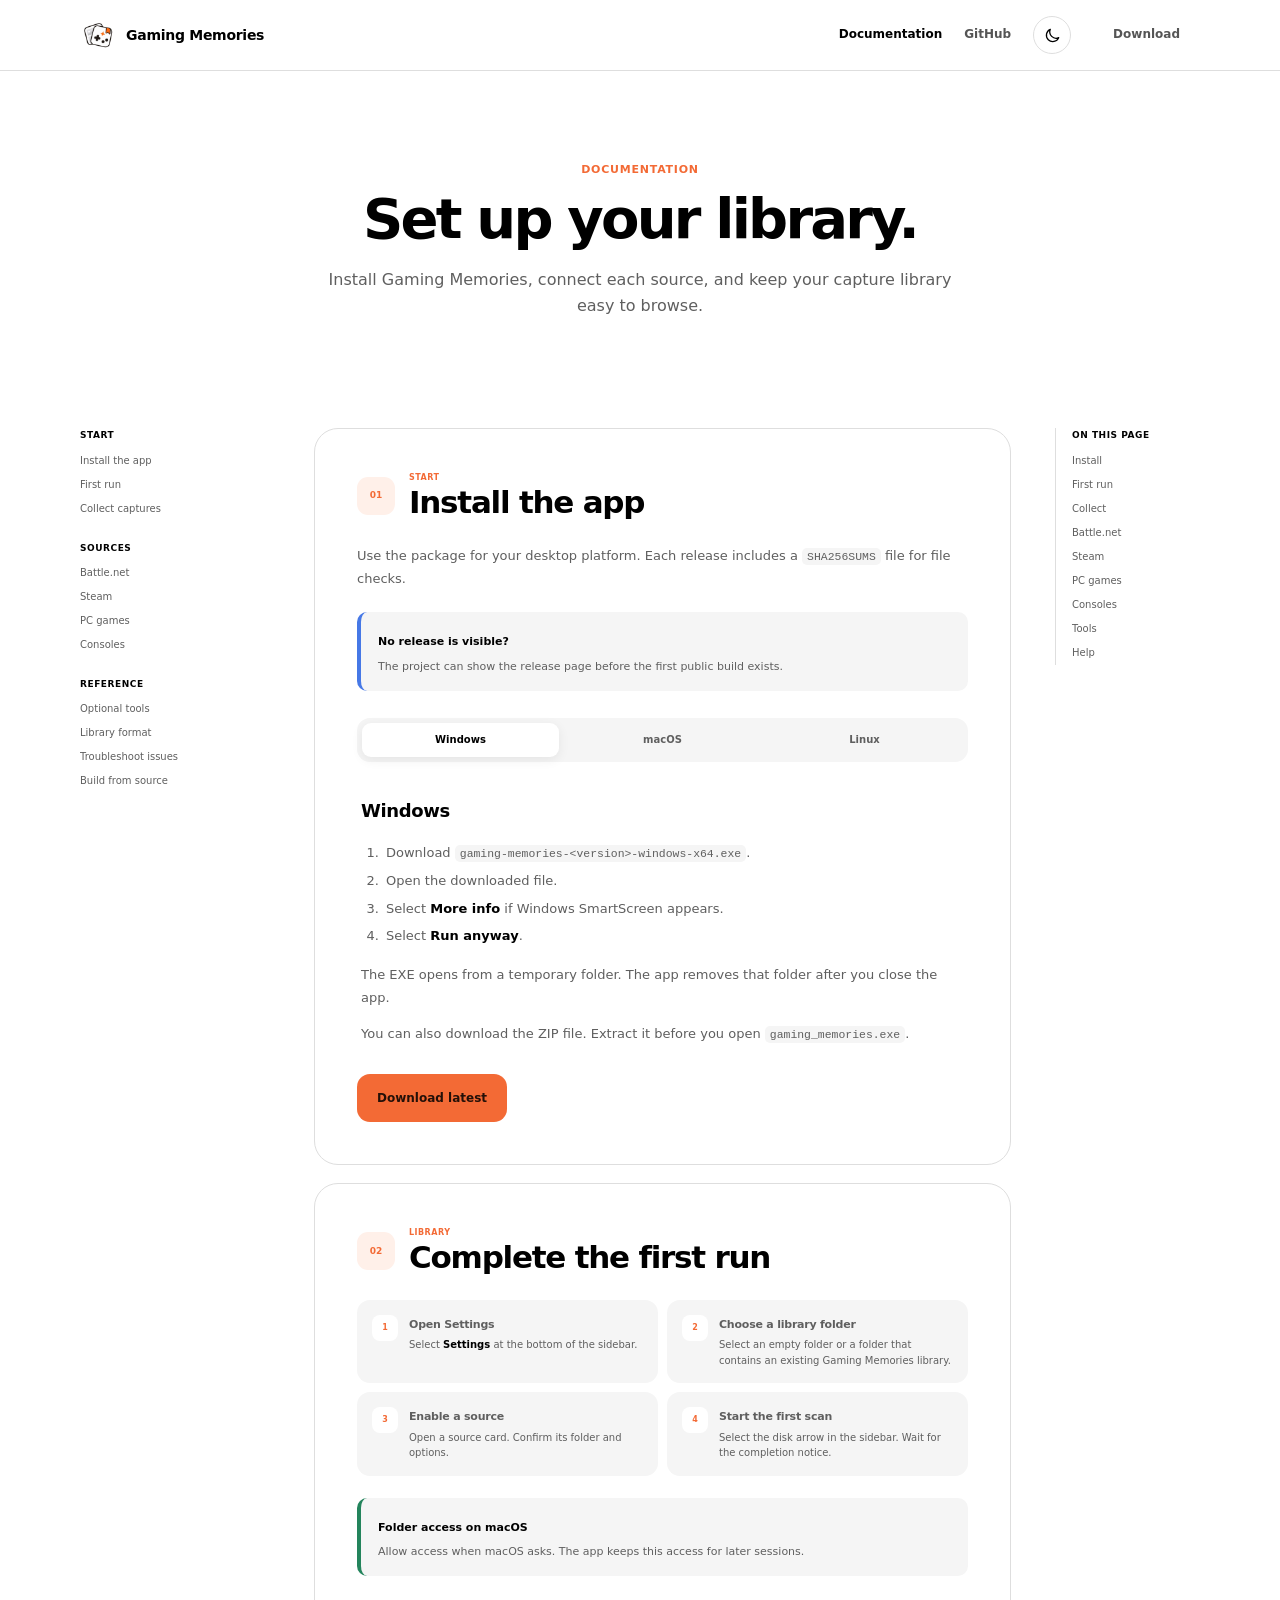
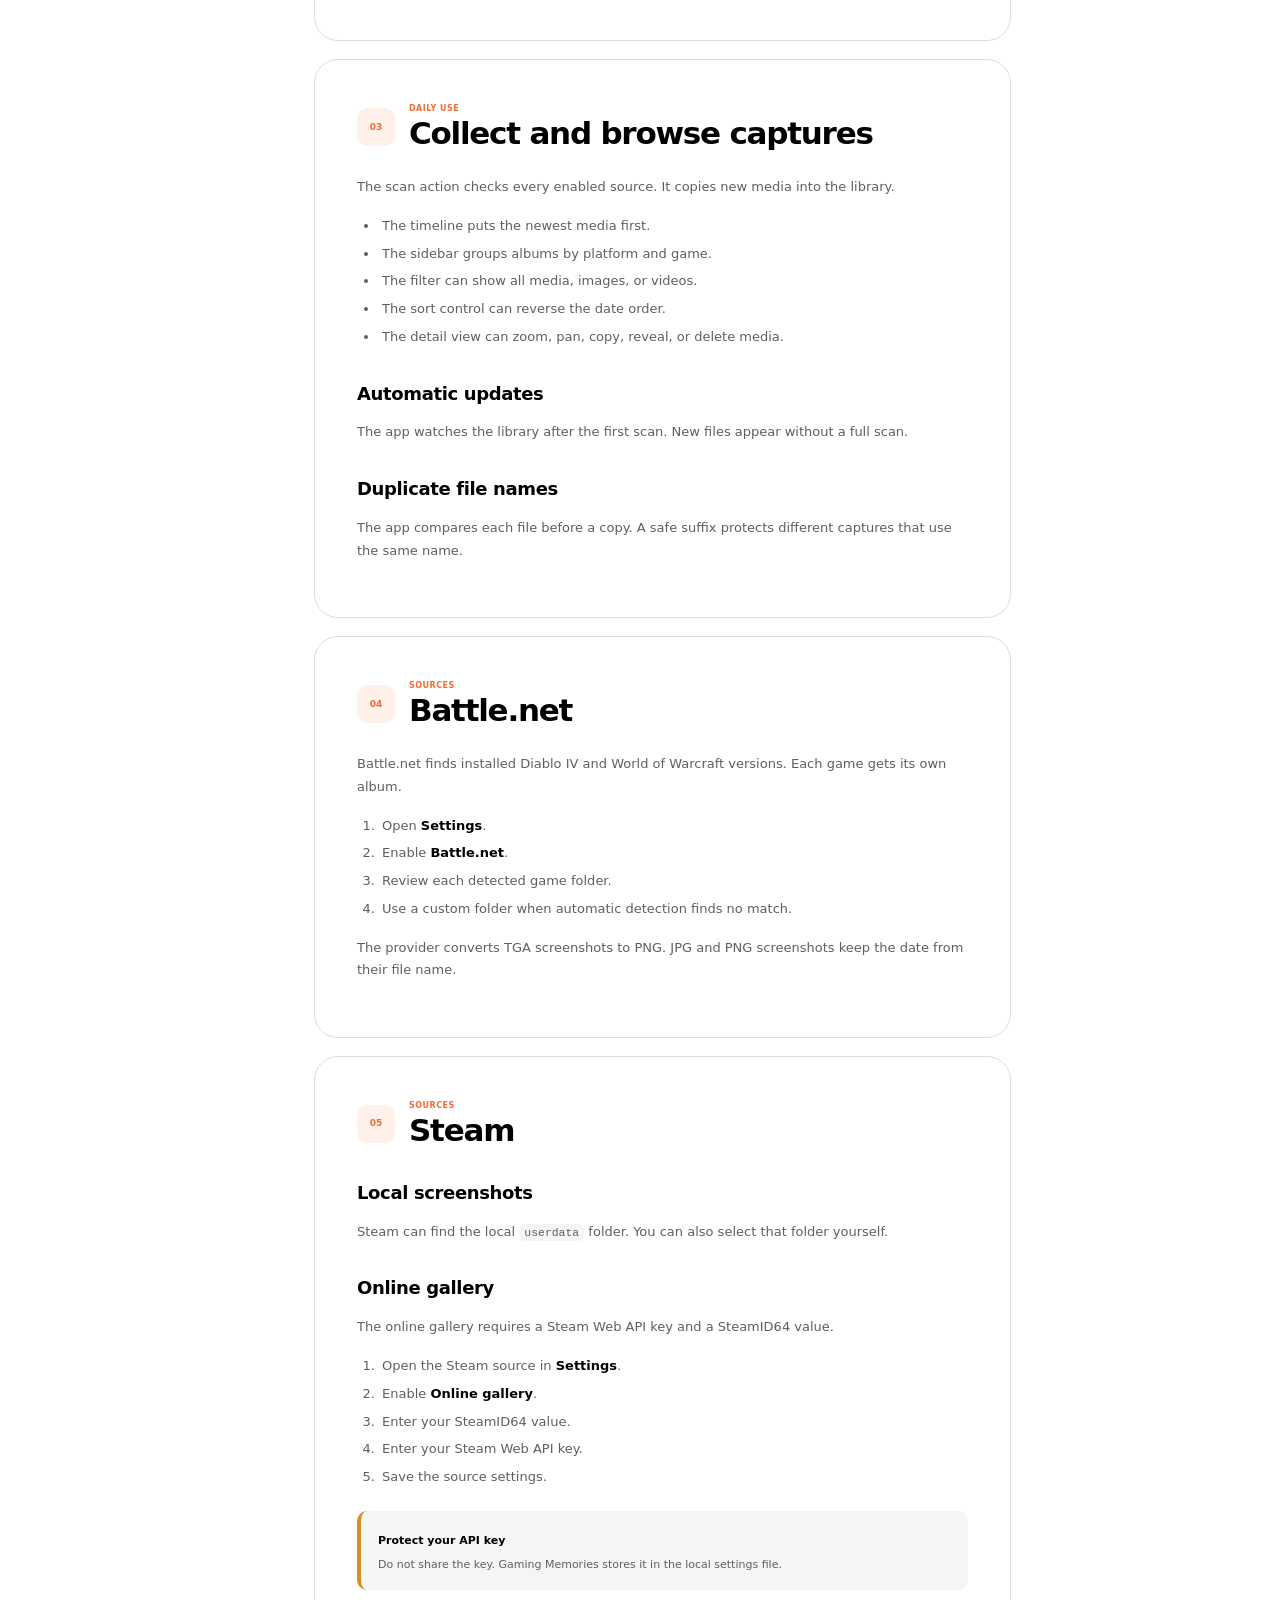
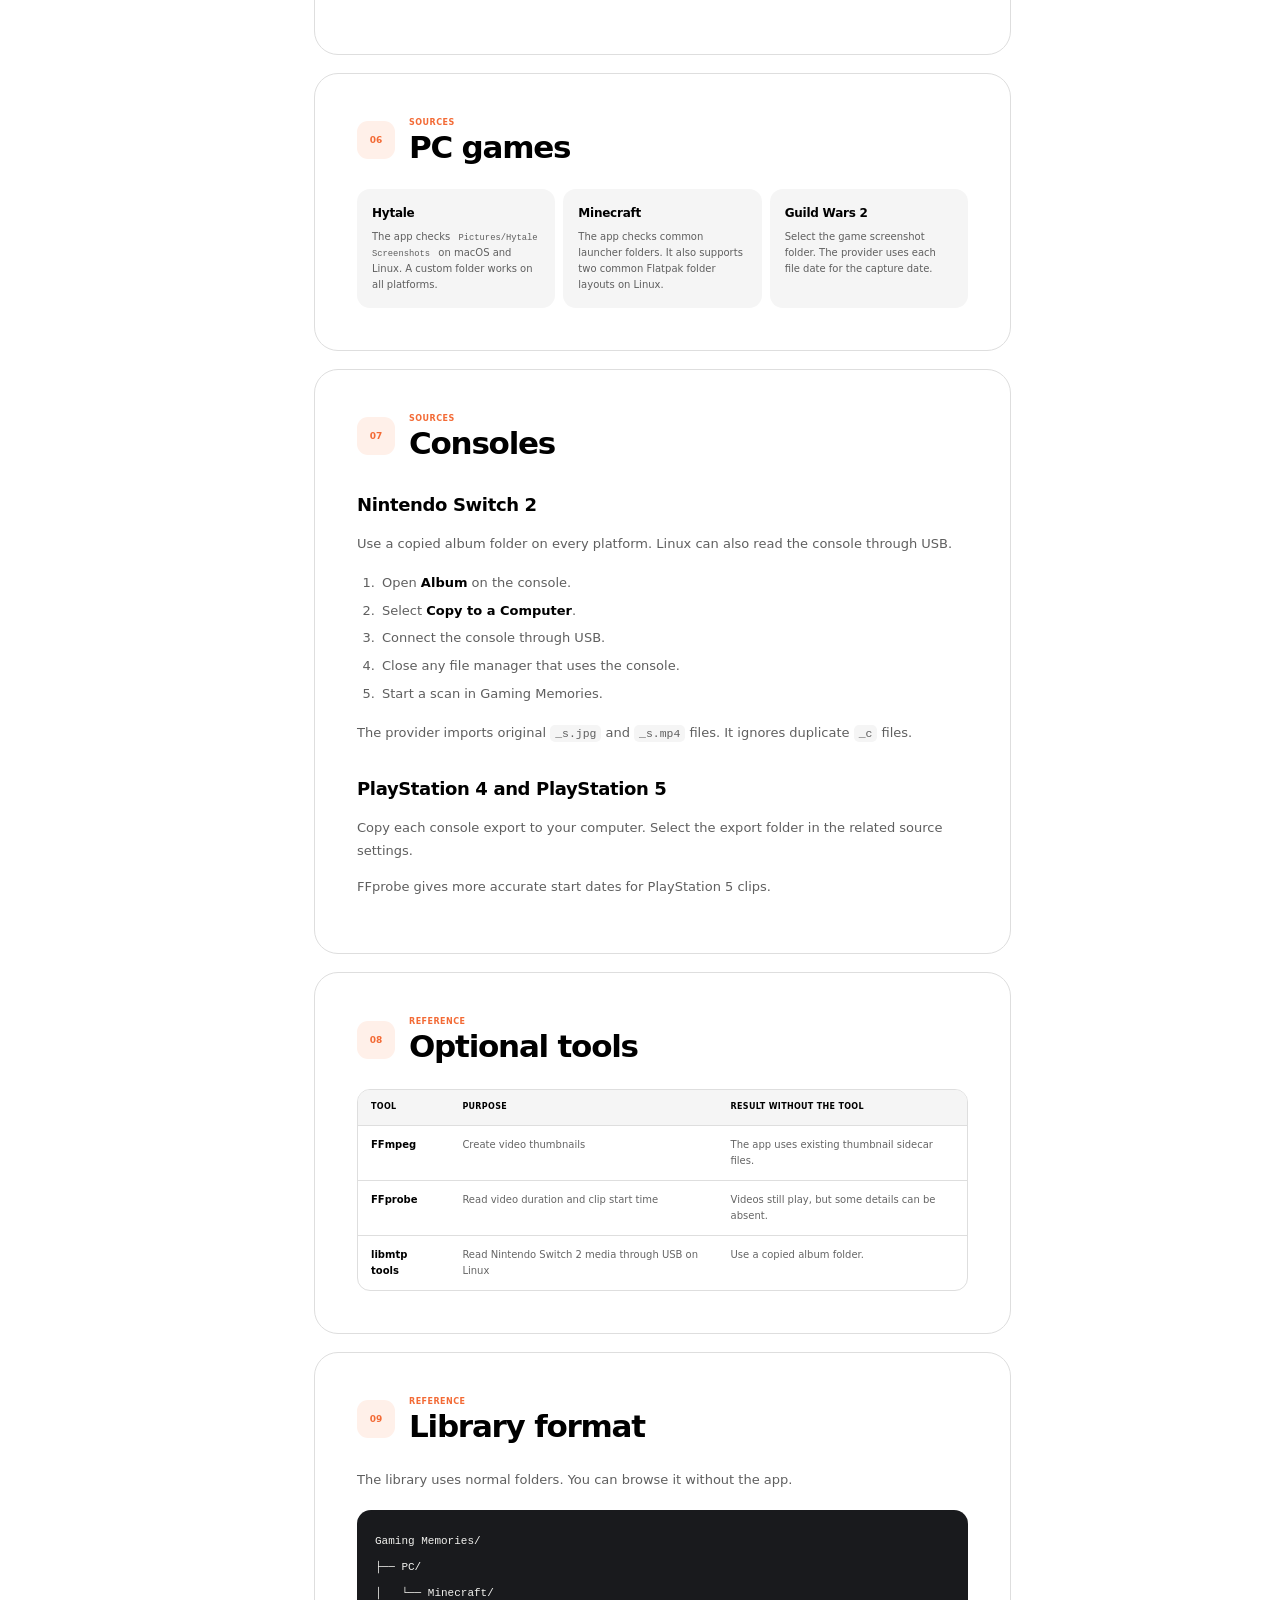
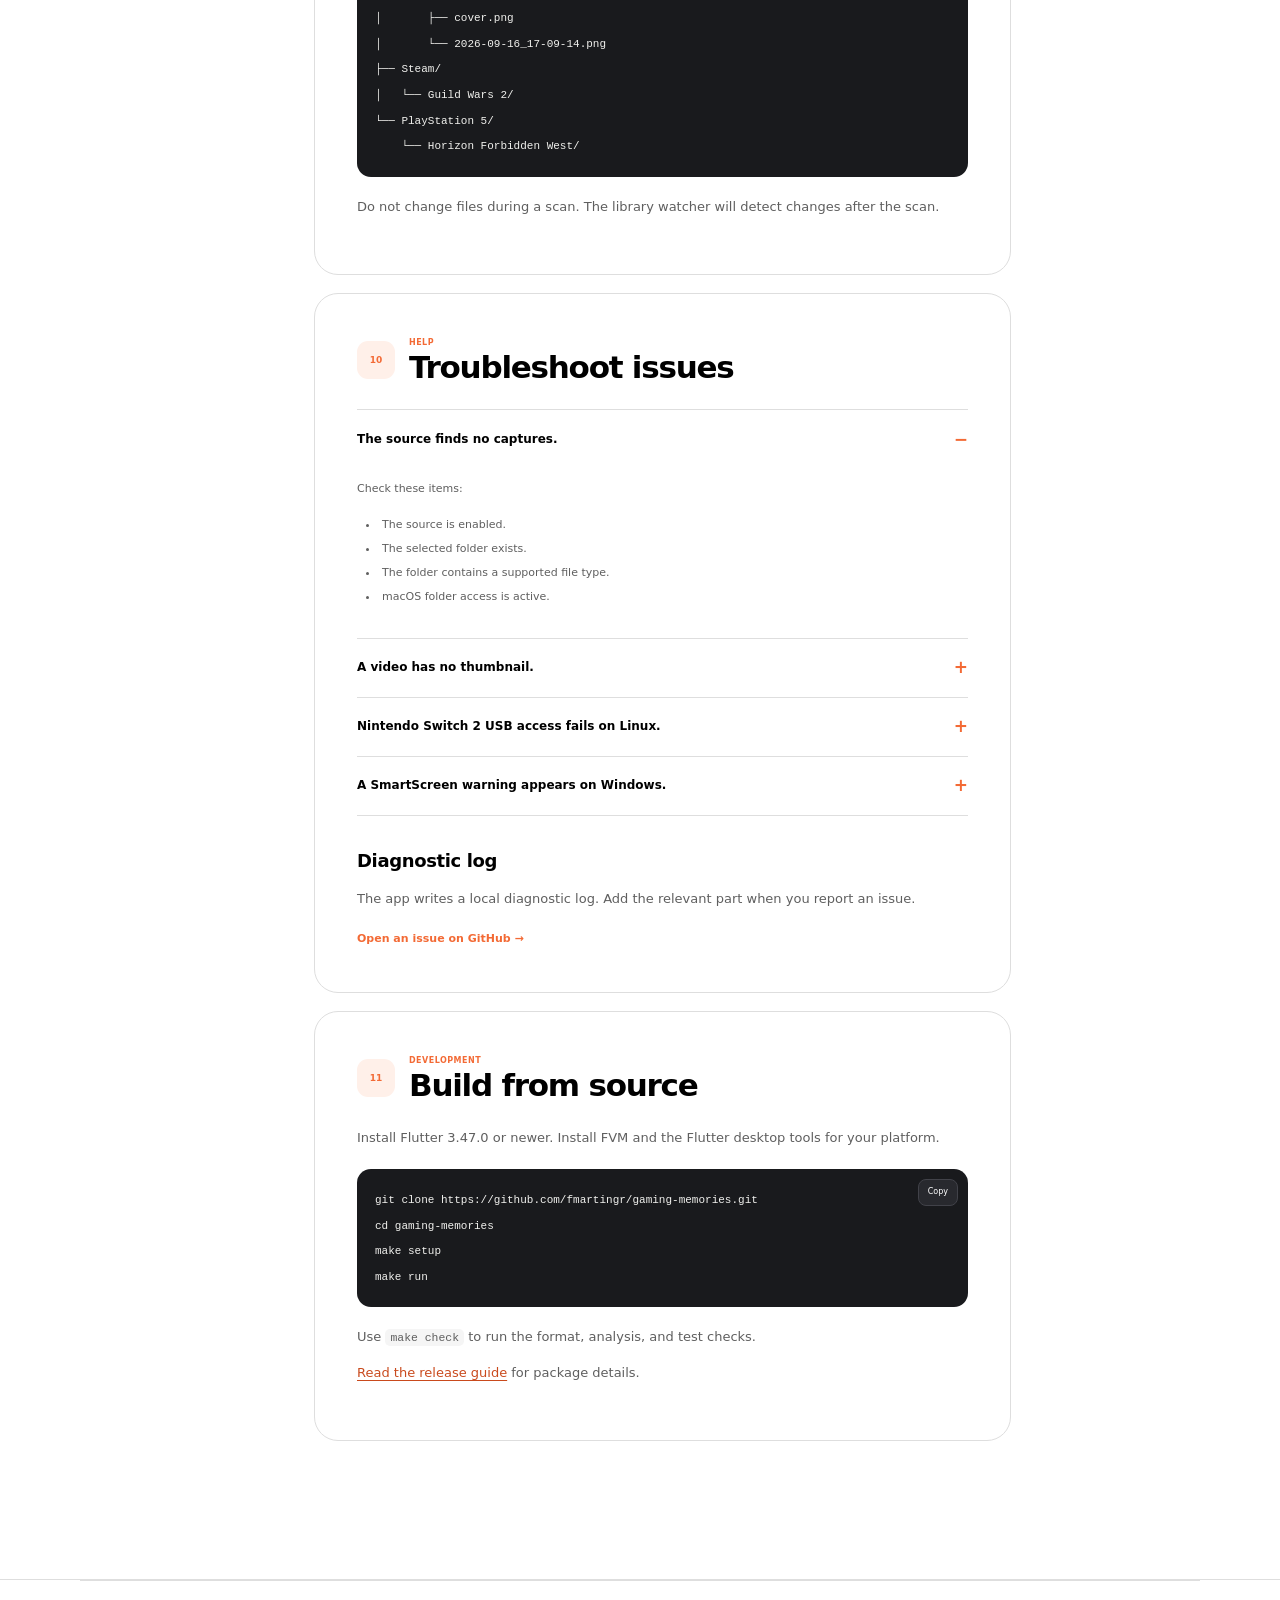
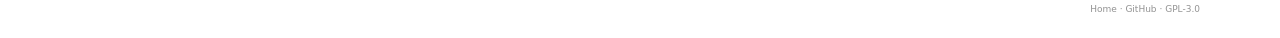
==== commit 07da71ea: "Simplify landing page and refresh social preview Trim the landing page to its hero, screenshot carou" ====
--- a/site/docs.html
+++ b/site/docs.html
@@ -17,7 +17,7 @@
       <nav class="nav shell" aria-label="Main navigation">
         <a class="brand" href="index.html" aria-label="Gaming Memories home"><img src="assets/logo.webp" alt="" width="44" height="44"><span>Gaming Memories</span></a>
         <button class="nav-toggle" type="button" aria-expanded="false" aria-controls="nav-links"><span class="sr-only">Open navigation</span><span></span><span></span></button>
-        <div class="nav-links" id="nav-links"><a href="index.html#features">Features</a><a href="index.html#sources">Sources</a><a class="current" href="docs.html">Documentation</a><a href="https://github.com/fmartingr/gaming-memories">GitHub</a><button class="theme-toggle" type="button" data-theme-toggle aria-label="Use dark theme" title="Use dark theme"><svg class="theme-icon theme-icon-moon" aria-hidden="true" viewBox="0 0 24 24"><path d="M20.7 15.1A9 9 0 0 1 8.9 3.3 9 9 0 1 0 20.7 15.1Z"></path></svg><svg class="theme-icon theme-icon-sun" aria-hidden="true" viewBox="0 0 24 24"><circle cx="12" cy="12" r="4"></circle><path d="M12 2v2M12 20v2M4.93 4.93l1.42 1.42M17.66 17.66l1.41 1.41M2 12h2M20 12h2M4.93 19.07l1.42-1.42M17.66 6.34l1.41-1.41"></path></svg></button><a class="button" data-smart-download href="https://github.com/fmartingr/gaming-memories/releases/latest">Download</a></div>
+        <div class="nav-links" id="nav-links"><a class="current" href="docs.html">Documentation</a><a href="https://github.com/fmartingr/gaming-memories">GitHub</a><button class="theme-toggle" type="button" data-theme-toggle aria-label="Use dark theme" title="Use dark theme"><svg class="theme-icon theme-icon-moon" aria-hidden="true" viewBox="0 0 24 24"><path d="M20.7 15.1A9 9 0 0 1 8.9 3.3 9 9 0 1 0 20.7 15.1Z"></path></svg><svg class="theme-icon theme-icon-sun" aria-hidden="true" viewBox="0 0 24 24"><circle cx="12" cy="12" r="4"></circle><path d="M12 2v2M12 20v2M4.93 4.93l1.42 1.42M17.66 17.66l1.41 1.41M2 12h2M20 12h2M4.93 19.07l1.42-1.42M17.66 6.34l1.41-1.41"></path></svg></button><a class="button" data-smart-download href="https://github.com/fmartingr/gaming-memories/releases/latest">Download</a></div>
       </nav>
     </header>
 
@@ -230,6 +230,6 @@
       </aside>
     </div>
 
-    <footer class="site-footer compact-footer"><div class="shell footer-bottom"><span>© <span data-year></span> Gaming Memories.</span><span><a href="index.html">Home</a> · <a href="https://github.com/fmartingr/gaming-memories">GitHub</a> · GPL-3.0</span></div></footer>
+    <footer class="site-footer compact-footer"><div class="shell footer-bottom"><span><a href="index.html">Home</a> · <a href="https://github.com/fmartingr/gaming-memories">GitHub</a> · GPL-3.0</span></div></footer>
   </body>
 </html>
--- a/site/styles.css
+++ b/site/styles.css
@@ -9,23 +9,16 @@
   --orange: #f36a35;
   --orange-soft: #fff0e9;
   --green: #23845c;
-  --app: #101217;
   --header-bg: rgba(255, 255, 255, .9);
   --nav-muted: #555555;
   --subtle: #929292;
   --surface-hover: #bdbdbd;
-  --setup-bg: #f2f2f2;
-  --setup-overlay: rgba(255, 255, 255, .72);
-  --setup-line: #d7d7d7;
-  --chip-text: #505050;
   --footer-muted: #929292;
   --content-muted: #5f5f5f;
   --table-muted: #656565;
   --inverse-bg: #000000;
   --inverse-text: #ffffff;
-  --radius: 26px;
   --shell: 1120px;
-  --shadow: 0 24px 70px rgba(0, 0, 0, .11);
 }
 
 :root[data-theme="dark"] {
@@ -43,16 +36,11 @@
   --nav-muted: #b0b0b0;
   --subtle: #858585;
   --surface-hover: #505050;
-  --setup-bg: #101010;
-  --setup-overlay: rgba(255, 255, 255, .05);
-  --setup-line: #303030;
-  --chip-text: #d0d0d0;
   --footer-muted: #777777;
   --content-muted: #b0b0b0;
   --table-muted: #b3b3b3;
   --inverse-bg: #ffffff;
   --inverse-text: #000000;
-  --shadow: 0 24px 70px rgba(0, 0, 0, .55);
 }
 
 @media (prefers-color-scheme: dark) {
@@ -71,16 +59,11 @@
     --nav-muted: #b0b0b0;
     --subtle: #858585;
     --surface-hover: #505050;
-    --setup-bg: #101010;
-    --setup-overlay: rgba(255, 255, 255, .05);
-    --setup-line: #303030;
-    --chip-text: #d0d0d0;
     --footer-muted: #777777;
     --content-muted: #b0b0b0;
     --table-muted: #b3b3b3;
     --inverse-bg: #ffffff;
     --inverse-text: #000000;
-    --shadow: 0 24px 70px rgba(0, 0, 0, .55);
   }
 }
 
@@ -120,11 +103,9 @@
 
 .hero { padding-top: 90px; padding-bottom: 120px; }
 .hero-copy { max-width: 790px; margin: 0 auto 68px; text-align: center; }
-.hero-badge { display: inline-flex; align-items: center; gap: 8px; margin: 0 0 22px; padding: 7px 11px; border: 1px solid var(--line); border-radius: 999px; background: var(--surface); color: var(--muted); font-size: 11px; font-weight: 650; }
-.hero-badge span { width: 7px; height: 7px; border-radius: 50%; background: var(--green); }
 .hero h1 { margin: 0; font-size: clamp(52px, 7vw, 82px); font-weight: 760; letter-spacing: -.065em; line-height: .99; }
 .hero h1 em { color: var(--orange); font-style: normal; }
-.hero-copy > p:not(.hero-badge) { max-width: 650px; margin: 24px auto 0; color: var(--muted); font-size: 18px; line-height: 1.65; }
+.hero-copy > p { max-width: 650px; margin: 24px auto 0; color: var(--muted); font-size: 18px; line-height: 1.65; }
 .hero-actions { display: flex; justify-content: center; gap: 10px; margin-top: 30px; }
 .hero-copy > small { display: block; margin-top: 15px; color: var(--subtle); font-size: 10px; }
 
@@ -134,96 +115,26 @@
 .button-primary:hover { background: #e75b28; }
 .button-secondary { border-color: var(--line); background: var(--surface); }
 .button-secondary:hover { border-color: var(--surface-hover); }
-.button-dark { background: #000000; color: #ffffff; }
-.button-dark:hover { background: #333330; }
-
 .product-figure { margin: 0; }
-.product-figure figcaption { margin-top: 13px; color: var(--subtle); font-size: 10px; text-align: center; }
-.app-window { overflow: hidden; border: 1px solid #30343d; border-radius: 24px; background: var(--app); box-shadow: var(--shadow); }
-.window-bar { display: grid; height: 44px; grid-template-columns: 1fr auto 1fr; align-items: center; padding: 0 16px; border-bottom: 1px solid #2d3139; background: #181b21; color: #979da8; font-size: 9px; }
-.window-dots { display: flex; gap: 6px; }
-.window-dots span { width: 8px; height: 8px; border-radius: 50%; background: #454a54; }
-.window-dots span:first-child { background: #e76651; }
-.window-dots span:nth-child(2) { background: #e0a84c; }
-.window-dots span:nth-child(3) { background: #58b66f; }
-.app-layout { display: grid; height: 545px; grid-template-columns: 188px 1fr; }
-.app-sidebar { position: relative; padding: 17px 10px 62px; border-right: 1px solid #2a2e36; background: #14171c; color: #969ca7; font-size: 9px; }
-.app-sidebar > p { margin: 18px 9px 7px; color: #5e6570; font-size: 7px; letter-spacing: .12em; }
-.app-nav-item, .app-nav-child { padding: 7px 9px; border-radius: 7px; }
-.app-nav-item { display: flex; gap: 8px; }
-.app-nav-item.active { background: #292d35; color: white; }
-.app-nav-child { padding-left: 33px; color: #7b828e; }
-.app-sidebar-footer { position: absolute; right: 0; bottom: 0; left: 0; display: flex; align-items: center; gap: 7px; padding: 16px 18px; border-top: 1px solid #2a2e36; }
-.status-dot { width: 7px; height: 7px; border-radius: 50%; background: #55c88e; }
-.app-main { min-width: 0; }
-.app-toolbar { display: flex; height: 58px; align-items: center; justify-content: space-between; padding: 0 18px; border-bottom: 1px solid #2a2e36; color: #777e89; font-size: 9px; }
-.app-toolbar b { color: #e7e9ed; }
-.capture-grid { display: grid; grid-template-columns: repeat(3, 1fr); gap: 12px; padding: 16px; }
-.capture-card { position: relative; overflow: hidden; border: 1px solid #2c313a; border-radius: 9px; background: #181b22; }
-.capture-card img { width: 100%; height: 161px; object-fit: cover; }
-.capture-card > div { display: flex; flex-direction: column; padding: 10px 11px 11px; }
-.capture-card b { overflow: hidden; color: #e5e7eb; font-size: 8px; text-overflow: ellipsis; white-space: nowrap; }
-.capture-card span { color: #747b87; font-size: 6.5px; }
-.capture-card i { position: absolute; top: 67px; left: 50%; display: grid; width: 32px; height: 32px; place-items: center; border: 1px solid rgba(255,255,255,.22); border-radius: 50%; background: rgba(0,0,0,.66); color: white; font-size: 8px; font-style: normal; transform: translateX(-50%); }
-
-.features, .sources-section { padding-top: 120px; padding-bottom: 120px; }
-.section-heading { max-width: 650px; margin-bottom: 40px; }
-.section-heading.centered { margin-right: auto; margin-left: auto; text-align: center; }
-.section-heading > p, .setup-copy > p, .download-copy p, .docs-hero .kicker { margin: 0 0 10px; color: var(--orange); font-size: 11px; font-weight: 750; letter-spacing: .07em; text-transform: uppercase; }
-.section-heading h2, .setup-copy h2, .download-copy h2, .docs-hero h1 { margin: 0; font-size: clamp(38px, 5vw, 56px); font-weight: 730; letter-spacing: -.05em; line-height: 1.08; }
-.feature-grid { display: grid; grid-template-columns: repeat(3, 1fr); gap: 16px; }
-.feature-card { position: relative; overflow: hidden; min-height: 420px; padding: 26px; border: 1px solid var(--line); border-radius: var(--radius); background: var(--surface); }
-.feature-icon { display: grid; width: 42px; height: 42px; margin-bottom: 52px; place-items: center; border-radius: 13px; background: var(--orange-soft); color: var(--orange); font-size: 18px; }
-.feature-card h3 { margin: 0; font-size: 22px; letter-spacing: -.035em; }
-.feature-card > p { margin: 9px 0 0; color: var(--muted); font-size: 13px; }
-.mini-timeline, .privacy-note { position: absolute; right: 22px; bottom: 22px; left: 22px; padding: 11px; border-radius: 16px; background: var(--surface-soft); }
-.mini-timeline > div { display: flex; align-items: center; gap: 9px; padding: 7px; border-radius: 10px; background: var(--surface); }
-.mini-timeline > div + div { margin-top: 7px; }
-.mini-timeline img { width: 54px; height: 34px; border-radius: 8px; object-fit: cover; }
-.mini-timeline b, .mini-timeline small, .privacy-note b, .privacy-note small { display: block; }
-.mini-timeline b, .privacy-note b { font-size: 9px; }
-.mini-timeline small, .privacy-note small { color: var(--subtle); font-size: 7px; }
-.mini-viewer { position: absolute; right: 22px; bottom: 22px; left: 22px; overflow: hidden; height: 150px; border-radius: 16px; }
-.mini-viewer img { width: 100%; height: 100%; object-fit: cover; }
-.mini-viewer span { position: absolute; right: 50%; bottom: 10px; padding: 6px 10px; border-radius: 999px; background: rgba(20,21,22,.75); color: white; font-size: 8px; transform: translateX(50%); }
-.privacy-note { display: flex; align-items: center; gap: 11px; }
-.privacy-note > span { width: 28px; height: 28px; border: 7px solid color-mix(in srgb, var(--green) 24%, var(--surface)); border-radius: 50%; background: var(--green); }
-
-.setup-section { display: grid; grid-template-columns: .85fr 1.15fr; align-items: center; gap: 70px; padding: 64px; border: 1px solid var(--line); border-radius: 32px; background: var(--setup-bg); }
-.setup-copy > span { display: block; max-width: 430px; margin-top: 17px; color: var(--muted); font-size: 14px; }
-.setup-copy > a { display: inline-block; margin-top: 22px; color: var(--text); font-size: 12px; font-weight: 700; }
-.setup-copy > a:hover { color: var(--orange); }
-.setup-steps { margin: 0; padding: 8px; border-radius: 22px; background: var(--setup-overlay); list-style: none; }
-.setup-steps li { display: flex; min-height: 83px; align-items: center; gap: 14px; padding: 13px 15px; border-bottom: 1px solid var(--setup-line); }
-.setup-steps li:last-child { border-bottom: 0; }
-.setup-steps li > span { display: grid; width: 36px; height: 36px; flex: 0 0 36px; place-items: center; border-radius: 11px; background: var(--surface); color: var(--orange); font-size: 11px; font-weight: 800; }
-.setup-steps b, .setup-steps small { display: block; }
-.setup-steps b { font-size: 12px; }
-.setup-steps small { margin-top: 2px; color: var(--muted); font-size: 9px; }
-
-.source-list { display: flex; flex-wrap: wrap; justify-content: center; gap: 10px; max-width: 880px; margin: 0 auto; }
-.source-list span { padding: 11px 16px; border: 1px solid var(--line); border-radius: 999px; background: var(--surface); color: var(--chip-text); font-size: 12px; font-weight: 650; }
-.source-note { max-width: 650px; margin: 25px auto 0; color: var(--muted); font-size: 12px; text-align: center; }
-
-.download-section { display: grid; grid-template-columns: 1fr auto; align-items: center; gap: 35px; margin-bottom: 110px; padding: 48px; border-radius: 32px; background: var(--orange); }
-.download-copy { display: flex; align-items: center; gap: 20px; }
-.download-copy img { width: 70px; height: 70px; }
-.download-copy p { margin-bottom: 3px; color: #64220d; }
-.download-copy h2 { font-size: 38px; }
-.download-copy > div > span { color: #68270f; font-size: 12px; }
-.download-actions { display: flex; align-items: center; flex-direction: column; gap: 8px; }
-.download-actions small { color: #69260e; font-size: 9px; }
-.platform-downloads { display: grid; grid-column: 1 / -1; grid-template-columns: repeat(3, 1fr); gap: 8px; margin-top: 5px; }
-.platform-downloads a { display: flex; align-items: center; justify-content: space-between; padding: 13px 15px; border: 1px solid rgba(80,28,8,.25); border-radius: 13px; background: rgba(255,255,255,.2); }
-.platform-downloads a:hover { background: rgba(255,255,255,.35); }
-.platform-downloads b { font-size: 11px; }
-.platform-downloads span { color: #6d2b12; font-size: 9px; }
+.screenshot-carousel { position: relative; overflow: hidden; aspect-ratio: 2930 / 1984; border-radius: 24px; }
+.screenshot-slide { position: absolute; inset: 0; z-index: 0; opacity: 0; transition: opacity .8s ease; }
+.screenshot-slide.is-active { z-index: 1; opacity: 1; }
+.screenshot-image { width: 100%; height: 100%; object-fit: cover; }
+.screenshot-image-dark { display: none; }
+
+:root[data-theme="dark"] .screenshot-image-light { display: none; }
+:root[data-theme="dark"] .screenshot-image-dark { display: block; }
+
+@media (prefers-color-scheme: dark) {
+  :root:not([data-theme="light"]) .screenshot-image-light { display: none; }
+  :root:not([data-theme="light"]) .screenshot-image-dark { display: block; }
+}
 
 .site-footer { padding-top: 55px; border-top: 1px solid var(--line); background: var(--surface); }
 .footer-main { display: flex; align-items: center; justify-content: space-between; padding-bottom: 45px; }
 .footer-main nav { display: flex; gap: 22px; color: var(--muted); font-size: 11px; font-weight: 650; }
 .footer-main nav a:hover { color: var(--text); }
-.footer-bottom { display: flex; min-height: 58px; align-items: center; justify-content: space-between; border-top: 1px solid var(--line); color: var(--footer-muted); font-size: 9px; }
+.footer-bottom { display: flex; min-height: 58px; align-items: center; justify-content: flex-end; border-top: 1px solid var(--line); color: var(--footer-muted); font-size: 9px; }
 
 .button:focus-visible, .nav-toggle:focus-visible, .copy-button:focus-visible, .platform-tabs button:focus-visible, summary:focus-visible, a:focus-visible { outline: 3px solid rgba(243,106,53,.28); outline-offset: 3px; }
 .js [data-reveal] { opacity: 0; transform: translateY(15px); transition: opacity .5s ease, transform .5s ease; }
@@ -232,7 +143,8 @@
 /* Documentation */
 .docs-page { background: var(--bg); }
 .docs-hero { padding: 90px 0 70px; text-align: center; }
-.docs-hero h1 { max-width: 760px; margin-inline: auto; }
+.docs-hero .kicker { margin: 0 0 10px; color: var(--orange); font-size: 11px; font-weight: 750; letter-spacing: .07em; text-transform: uppercase; }
+.docs-hero h1 { max-width: 760px; margin: 0 auto; font-size: clamp(38px, 5vw, 56px); font-weight: 730; letter-spacing: -.05em; line-height: 1.08; }
 .docs-hero > .shell > p:last-child { max-width: 630px; margin: 18px auto 0; color: var(--muted); font-size: 16px; }
 .docs-layout { display: grid; grid-template-columns: 190px minmax(0, 720px) 145px; justify-content: space-between; gap: 44px; padding-top: 40px; padding-bottom: 120px; }
 .docs-sidebar, .docs-on-page { position: sticky; top: 100px; align-self: start; max-height: calc(100vh - 120px); overflow: auto; }
@@ -303,9 +215,6 @@
 .compact-footer { padding-top: 0; }
 
 @media (max-width: 1050px) {
-  .app-layout { height: 490px; }
-  .capture-card img { height: 137px; }
-  .setup-section { gap: 40px; padding: 48px; }
   .docs-layout { grid-template-columns: 175px minmax(0, 1fr); }
   .docs-on-page { display: none; }
 }
@@ -316,12 +225,6 @@
   .nav-links.open { display: flex; }
   .nav-links > a { padding: 10px 3px; }
   .nav-download { margin-top: 7px; padding-inline: 15px !important; }
-  .feature-grid { grid-template-columns: 1fr; }
-  .feature-card { min-height: 360px; }
-  .setup-section { grid-template-columns: 1fr; }
-  .download-section { grid-template-columns: 1fr; }
-  .download-actions { align-items: flex-start; }
-  .platform-downloads { grid-column: auto; }
   .footer-main { align-items: flex-start; flex-direction: column; gap: 25px; }
   .docs-layout { display: block; }
   .docs-sidebar { display: none; }
@@ -335,35 +238,10 @@
   .hero { padding-top: 62px; padding-bottom: 85px; }
   .hero-copy { margin-bottom: 48px; }
   .hero h1 { font-size: 50px; }
-  .hero-copy > p:not(.hero-badge) { font-size: 15px; }
+  .hero-copy > p { font-size: 15px; }
   .hero-actions { align-items: stretch; flex-direction: column; }
   .hero-actions .button { width: 100%; }
-  .app-window { border-radius: 16px; }
-  .window-bar { height: 31px; font-size: 6px; }
-  .app-layout { height: 280px; grid-template-columns: 90px 1fr; }
-  .app-sidebar { padding: 8px 4px 40px; font-size: 5px; }
-  .app-sidebar > p { margin: 8px 5px 3px; font-size: 4px; }
-  .app-nav-item, .app-nav-child { padding: 3px 5px; border-radius: 4px; }
-  .app-nav-child { padding-left: 18px; }
-  .app-sidebar-footer { padding: 8px; }
-  .app-toolbar { height: 34px; padding: 0 7px; font-size: 5px; }
-  .capture-grid { gap: 5px; padding: 7px; }
-  .capture-card { border-radius: 5px; }
-  .capture-card img { height: 74px; }
-  .capture-card > div { padding: 4px; }
-  .capture-card b { font-size: 4.5px; }
-  .capture-card span { font-size: 3.5px; }
-  .capture-card i { top: 28px; width: 18px; height: 18px; font-size: 5px; }
-  .features, .sources-section { padding-top: 85px; padding-bottom: 85px; }
-  .section-heading h2, .setup-copy h2, .download-copy h2 { font-size: 39px; }
-  .feature-card { min-height: 390px; padding: 22px; }
-  .setup-section { width: calc(100% - 28px); padding: 30px 20px; border-radius: 24px; }
-  .source-list { justify-content: flex-start; }
-  .source-list span { padding: 9px 12px; font-size: 10px; }
-  .download-section { width: calc(100% - 28px); margin-bottom: 80px; padding: 31px 22px; border-radius: 24px; }
-  .download-copy { align-items: flex-start; }
-  .download-copy img { width: 54px; height: 54px; }
-  .platform-downloads { grid-template-columns: 1fr; }
+  .screenshot-carousel { border-radius: 16px; }
   .footer-main nav { flex-wrap: wrap; gap: 14px 20px; }
   .footer-bottom { align-items: flex-start; flex-direction: column; justify-content: center; gap: 2px; }
   .docs-hero { padding: 60px 0 45px; }
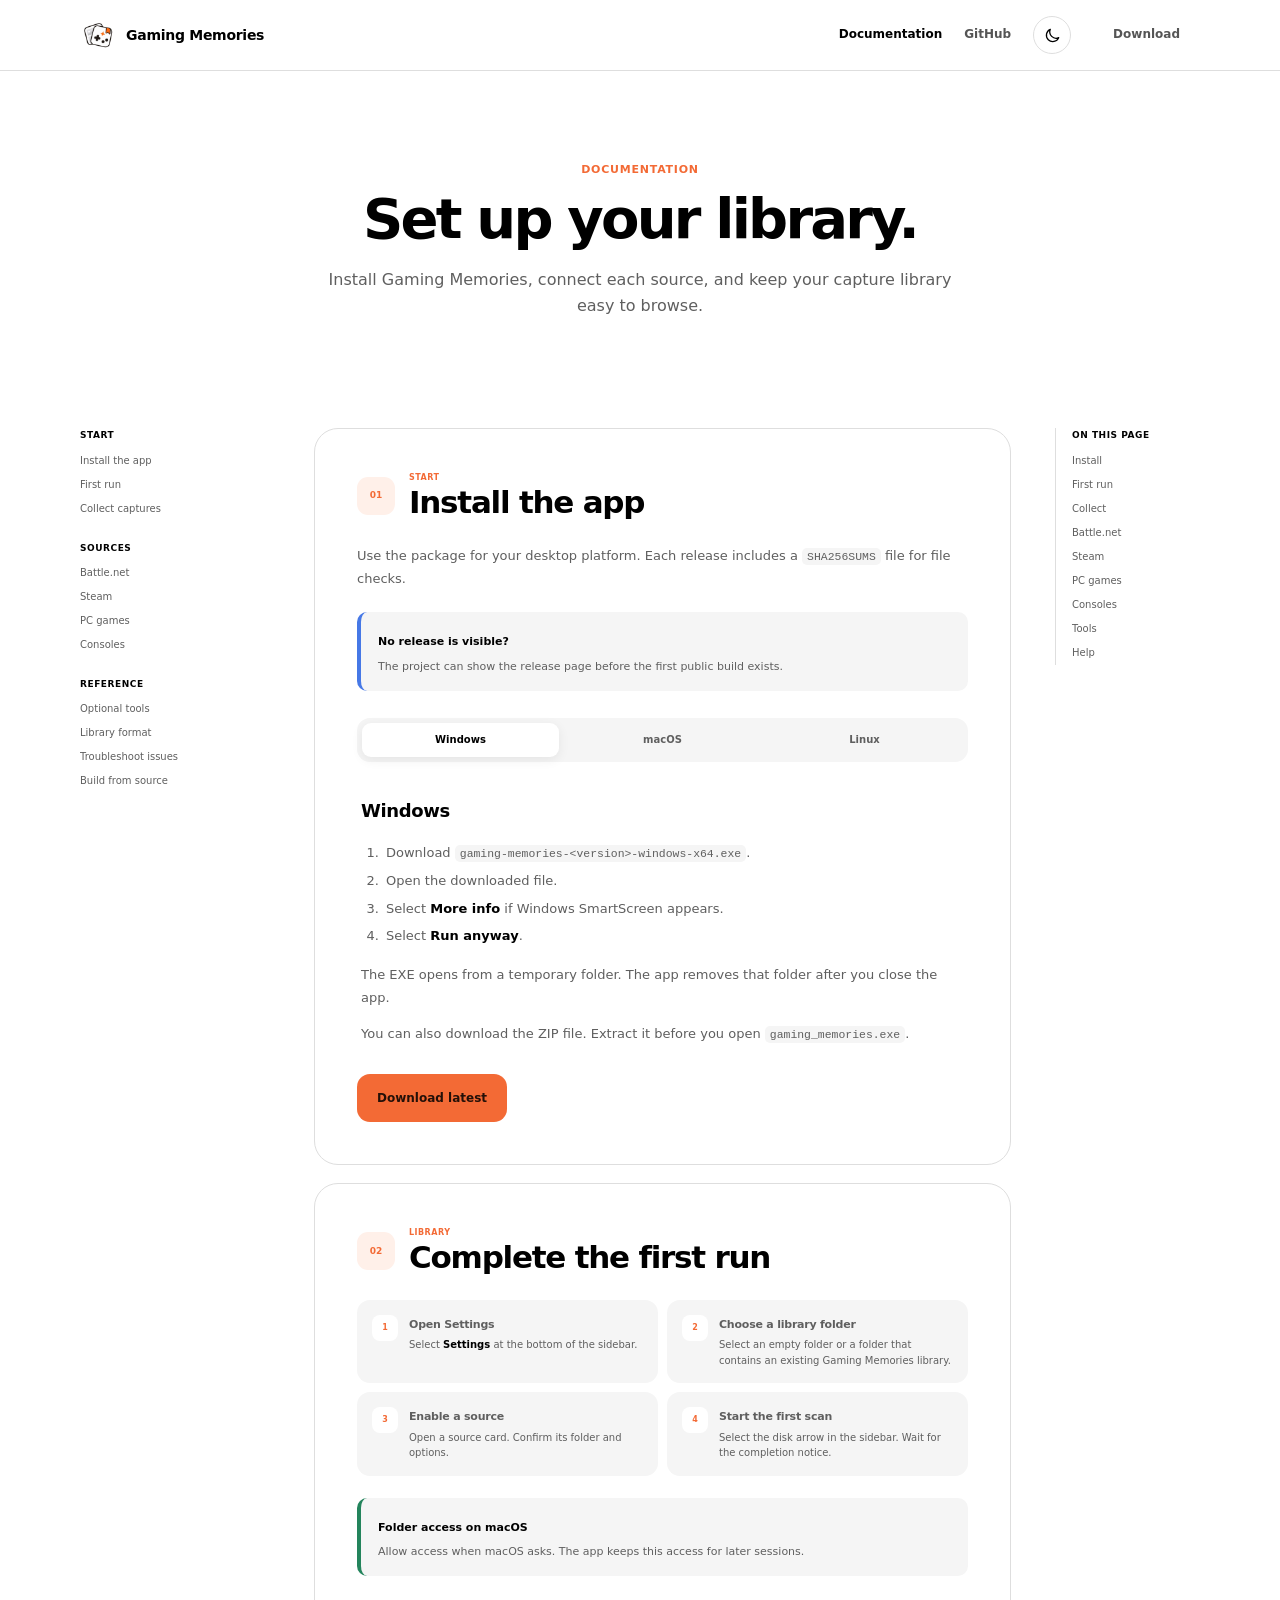
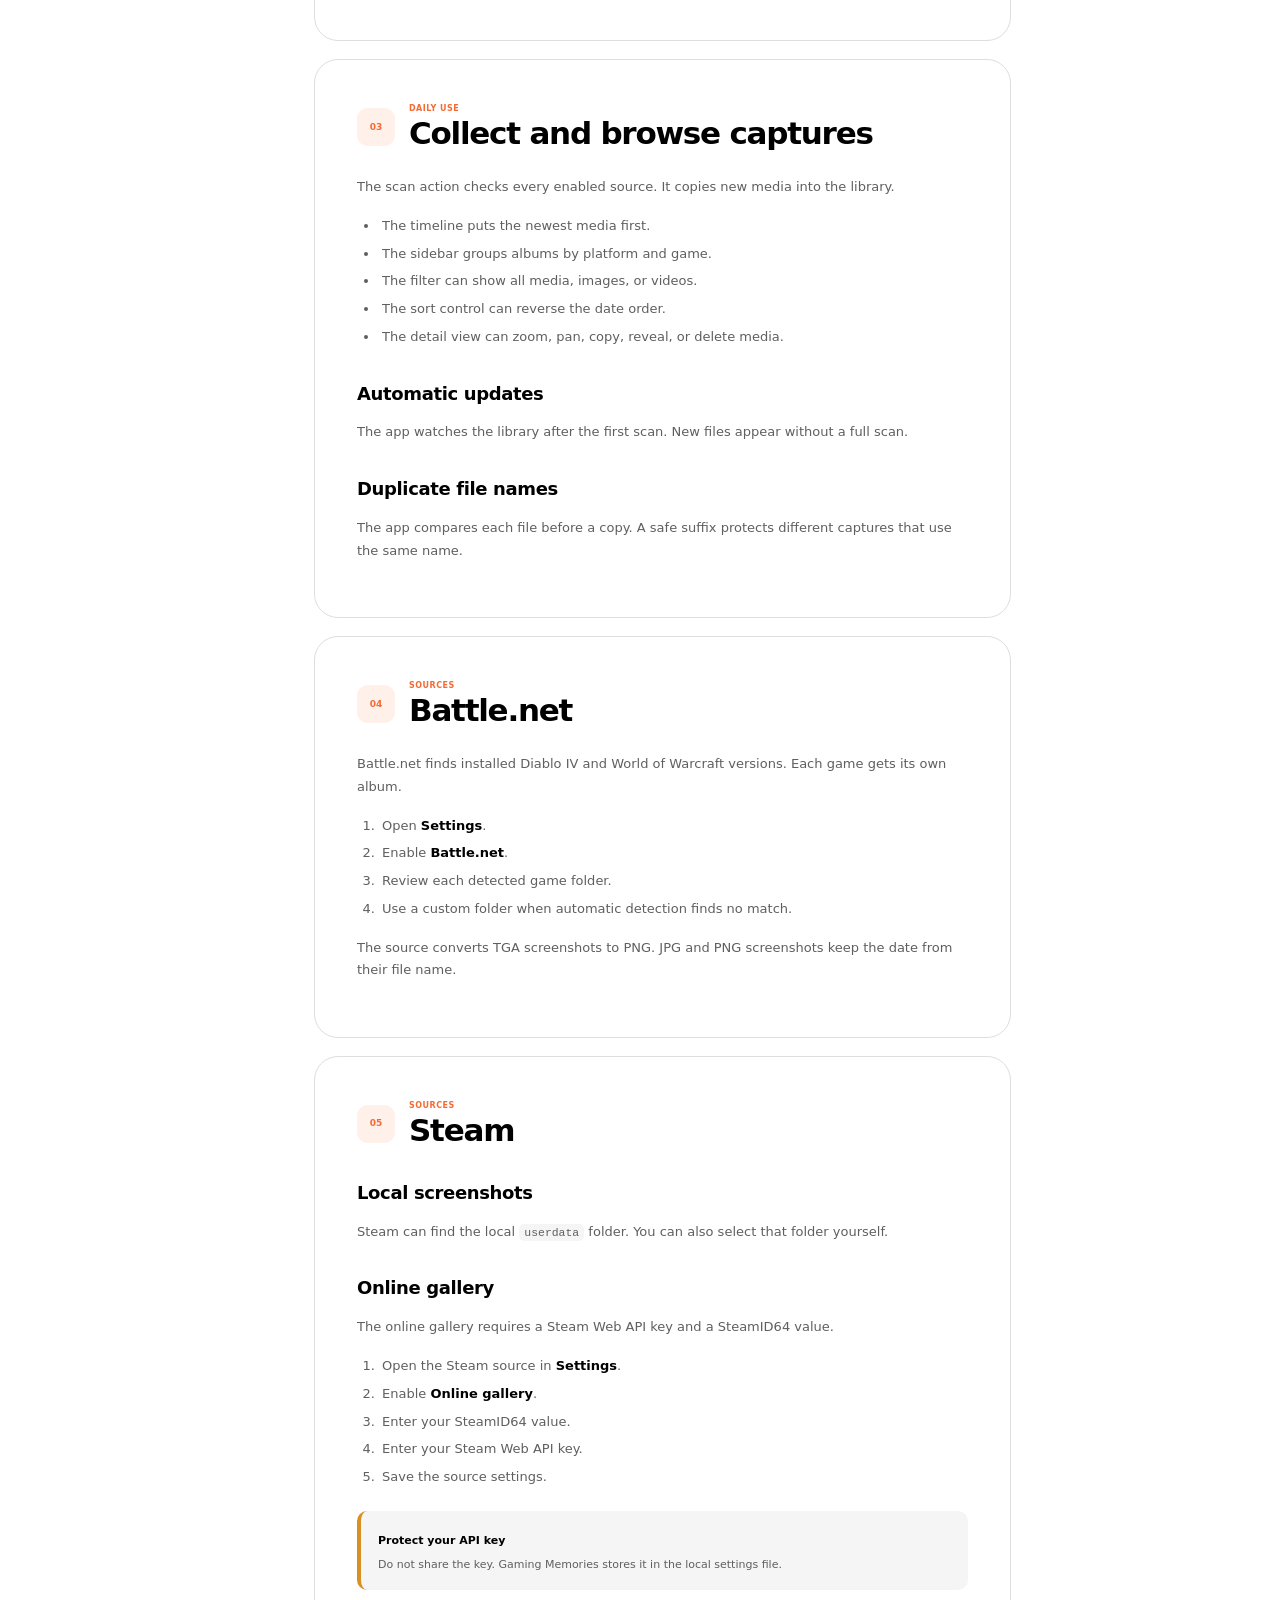
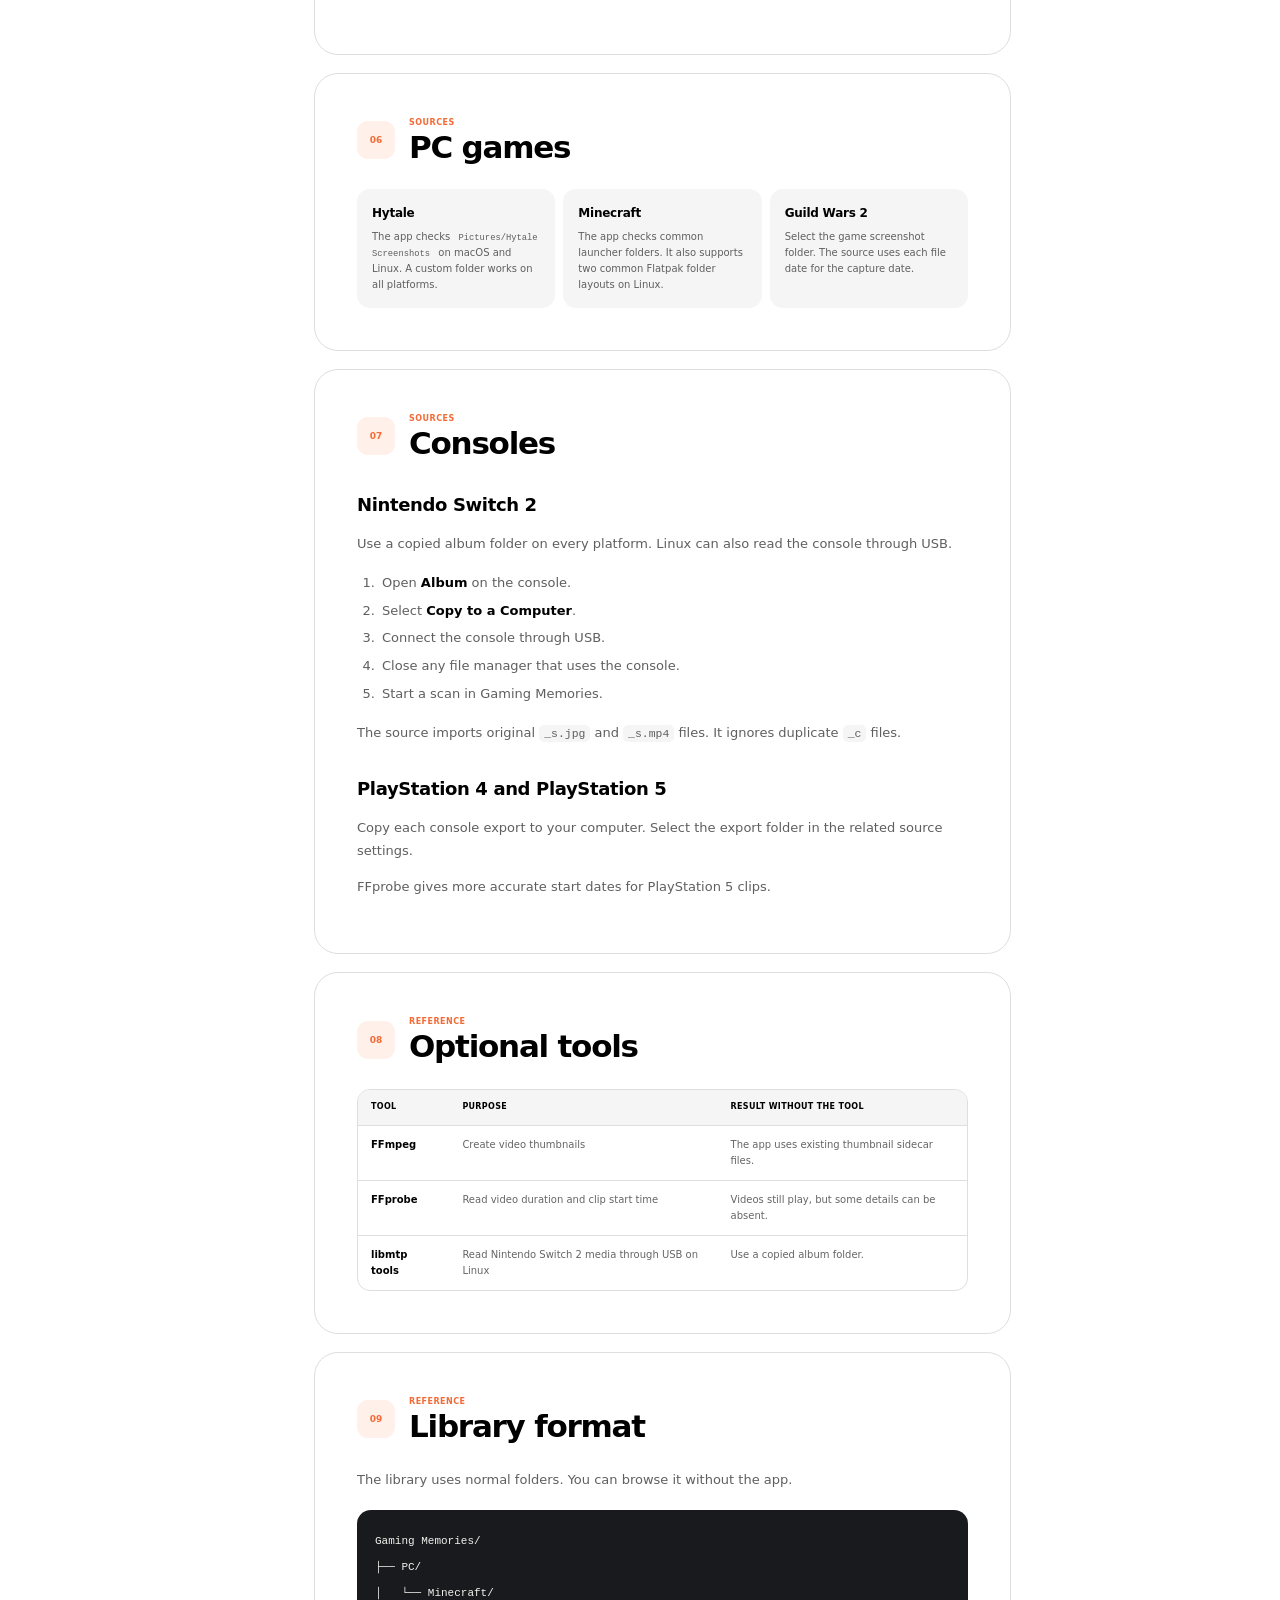
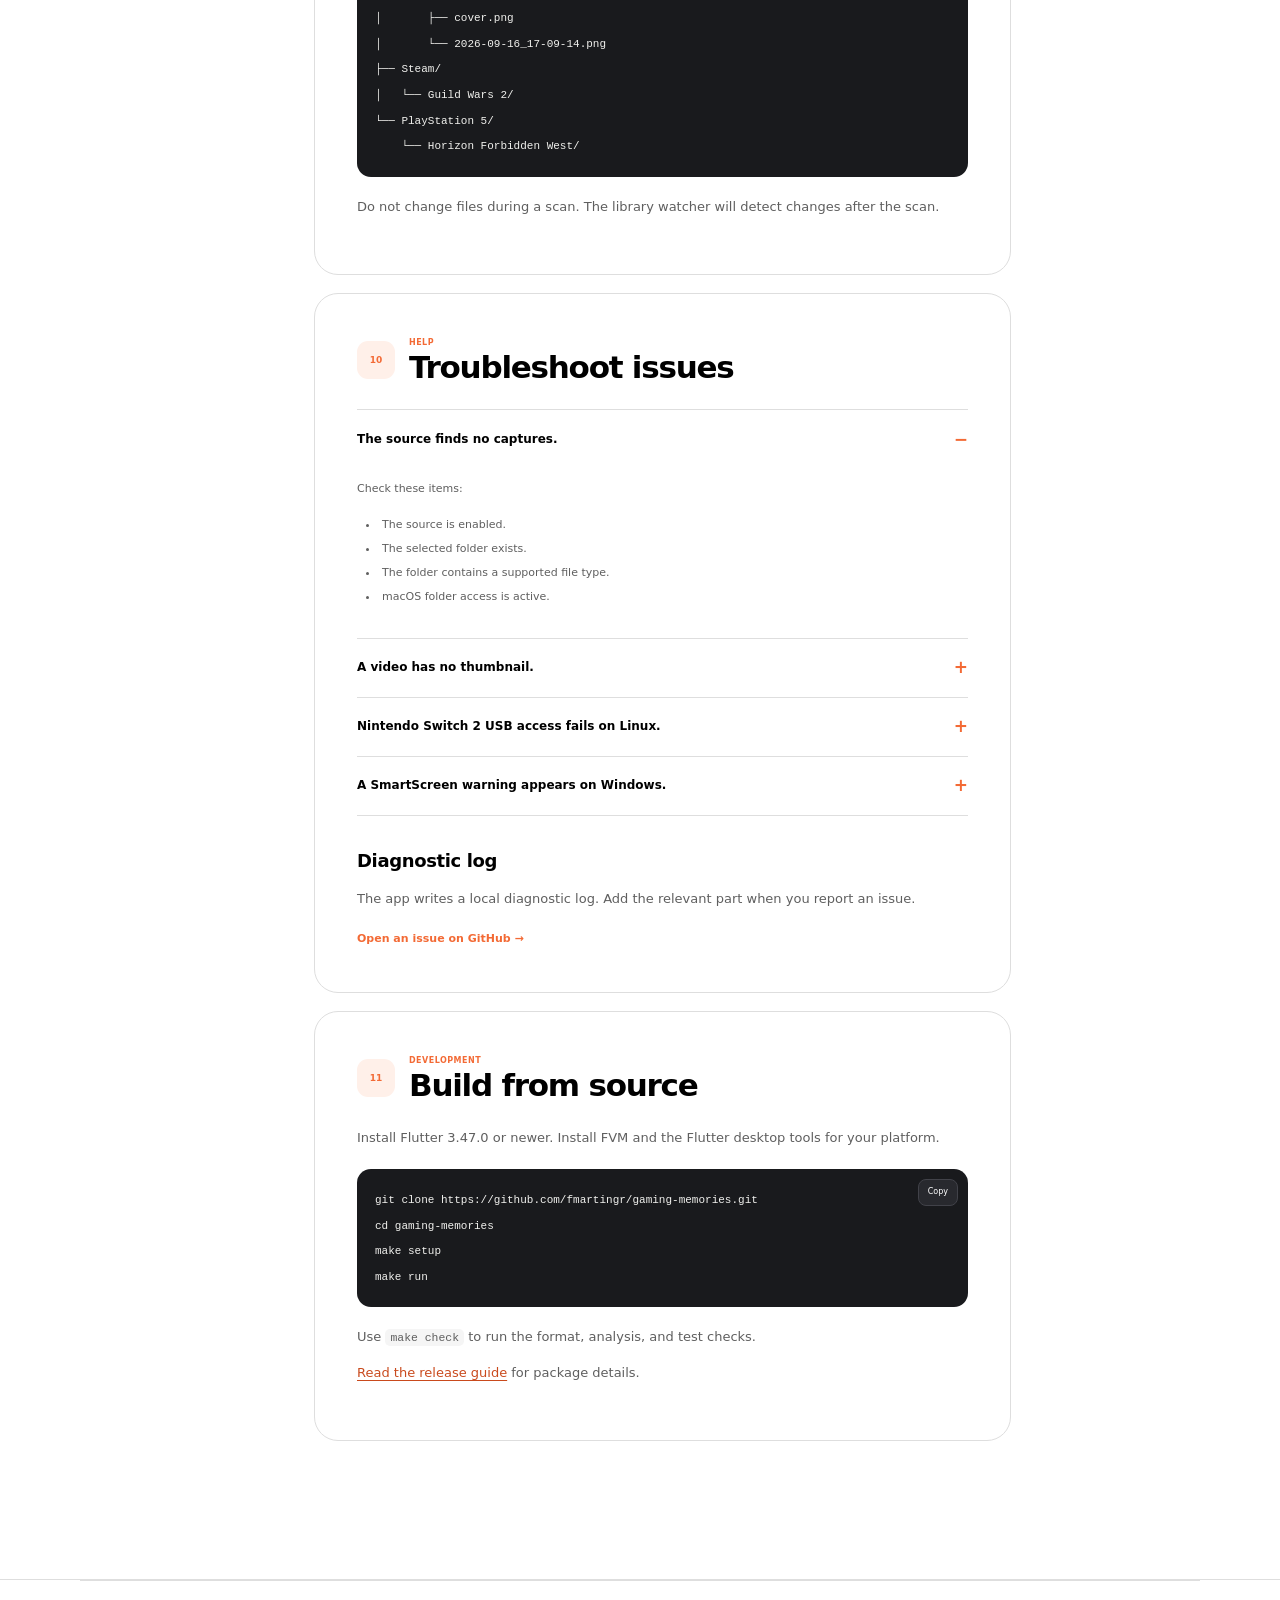
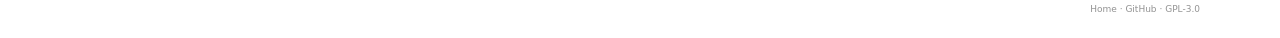
==== commit a2a14596: "Rename providers to sources "Provider" was the app's word for a place captures are collected from, a" ====
--- a/site/docs.html
+++ b/site/docs.html
@@ -130,7 +130,7 @@
             <li>Review each detected game folder.</li>
             <li>Use a custom folder when automatic detection finds no match.</li>
           </ol>
-          <p>The provider converts TGA screenshots to PNG. JPG and PNG screenshots keep the date from their file name.</p>
+          <p>The source converts TGA screenshots to PNG. JPG and PNG screenshots keep the date from their file name.</p>
         </section>
 
         <section id="steam">
@@ -154,7 +154,7 @@
           <div class="reference-grid">
             <article><h3>Hytale</h3><p>The app checks <code>Pictures/Hytale Screenshots</code> on macOS and Linux. A custom folder works on all platforms.</p></article>
             <article><h3>Minecraft</h3><p>The app checks common launcher folders. It also supports two common Flatpak folder layouts on Linux.</p></article>
-            <article><h3>Guild Wars 2</h3><p>Select the game screenshot folder. The provider uses each file date for the capture date.</p></article>
+            <article><h3>Guild Wars 2</h3><p>Select the game screenshot folder. The source uses each file date for the capture date.</p></article>
           </div>
         </section>
 
@@ -169,7 +169,7 @@
             <li>Close any file manager that uses the console.</li>
             <li>Start a scan in Gaming Memories.</li>
           </ol>
-          <p>The provider imports original <code>_s.jpg</code> and <code>_s.mp4</code> files. It ignores duplicate <code>_c</code> files.</p>
+          <p>The source imports original <code>_s.jpg</code> and <code>_s.mp4</code> files. It ignores duplicate <code>_c</code> files.</p>
           <h3>PlayStation 4 and PlayStation 5</h3>
           <p>Copy each console export to your computer. Select the export folder in the related source settings.</p>
           <p>FFprobe gives more accurate start dates for PlayStation 5 clips.</p>
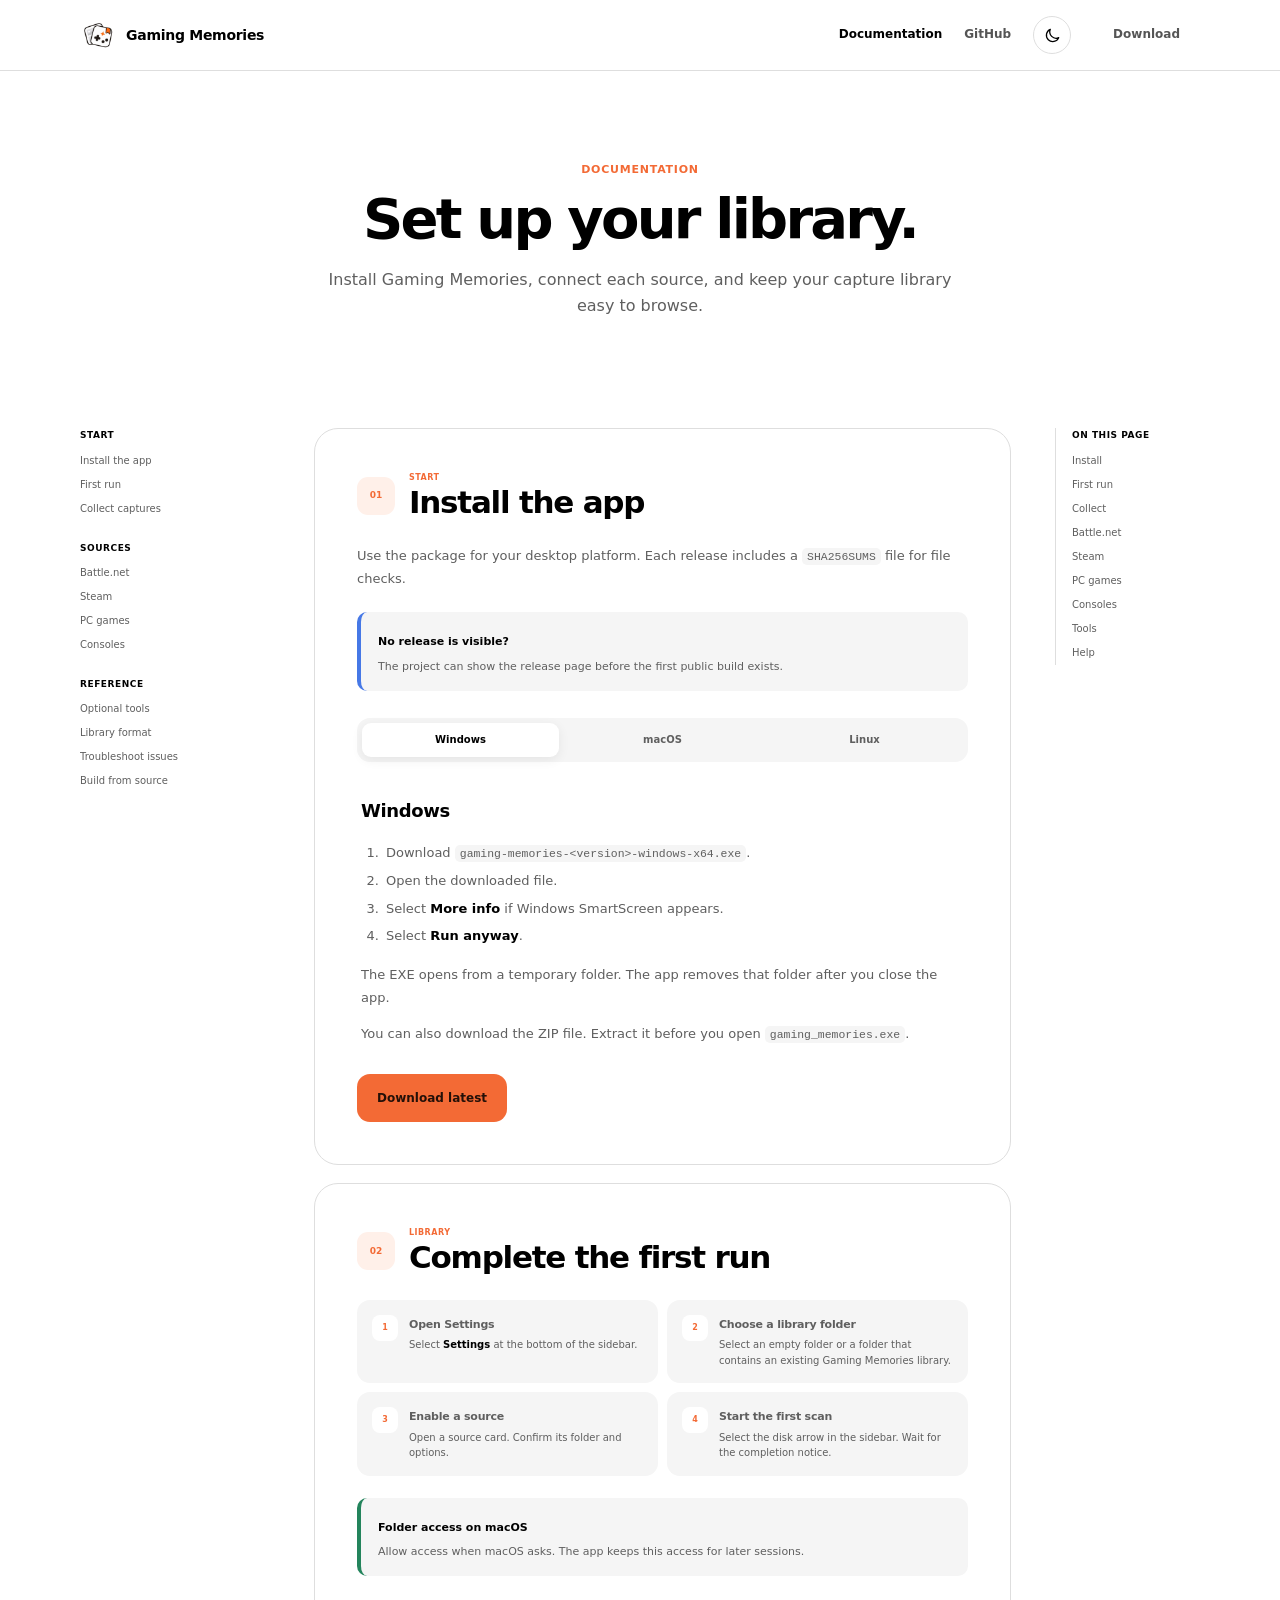
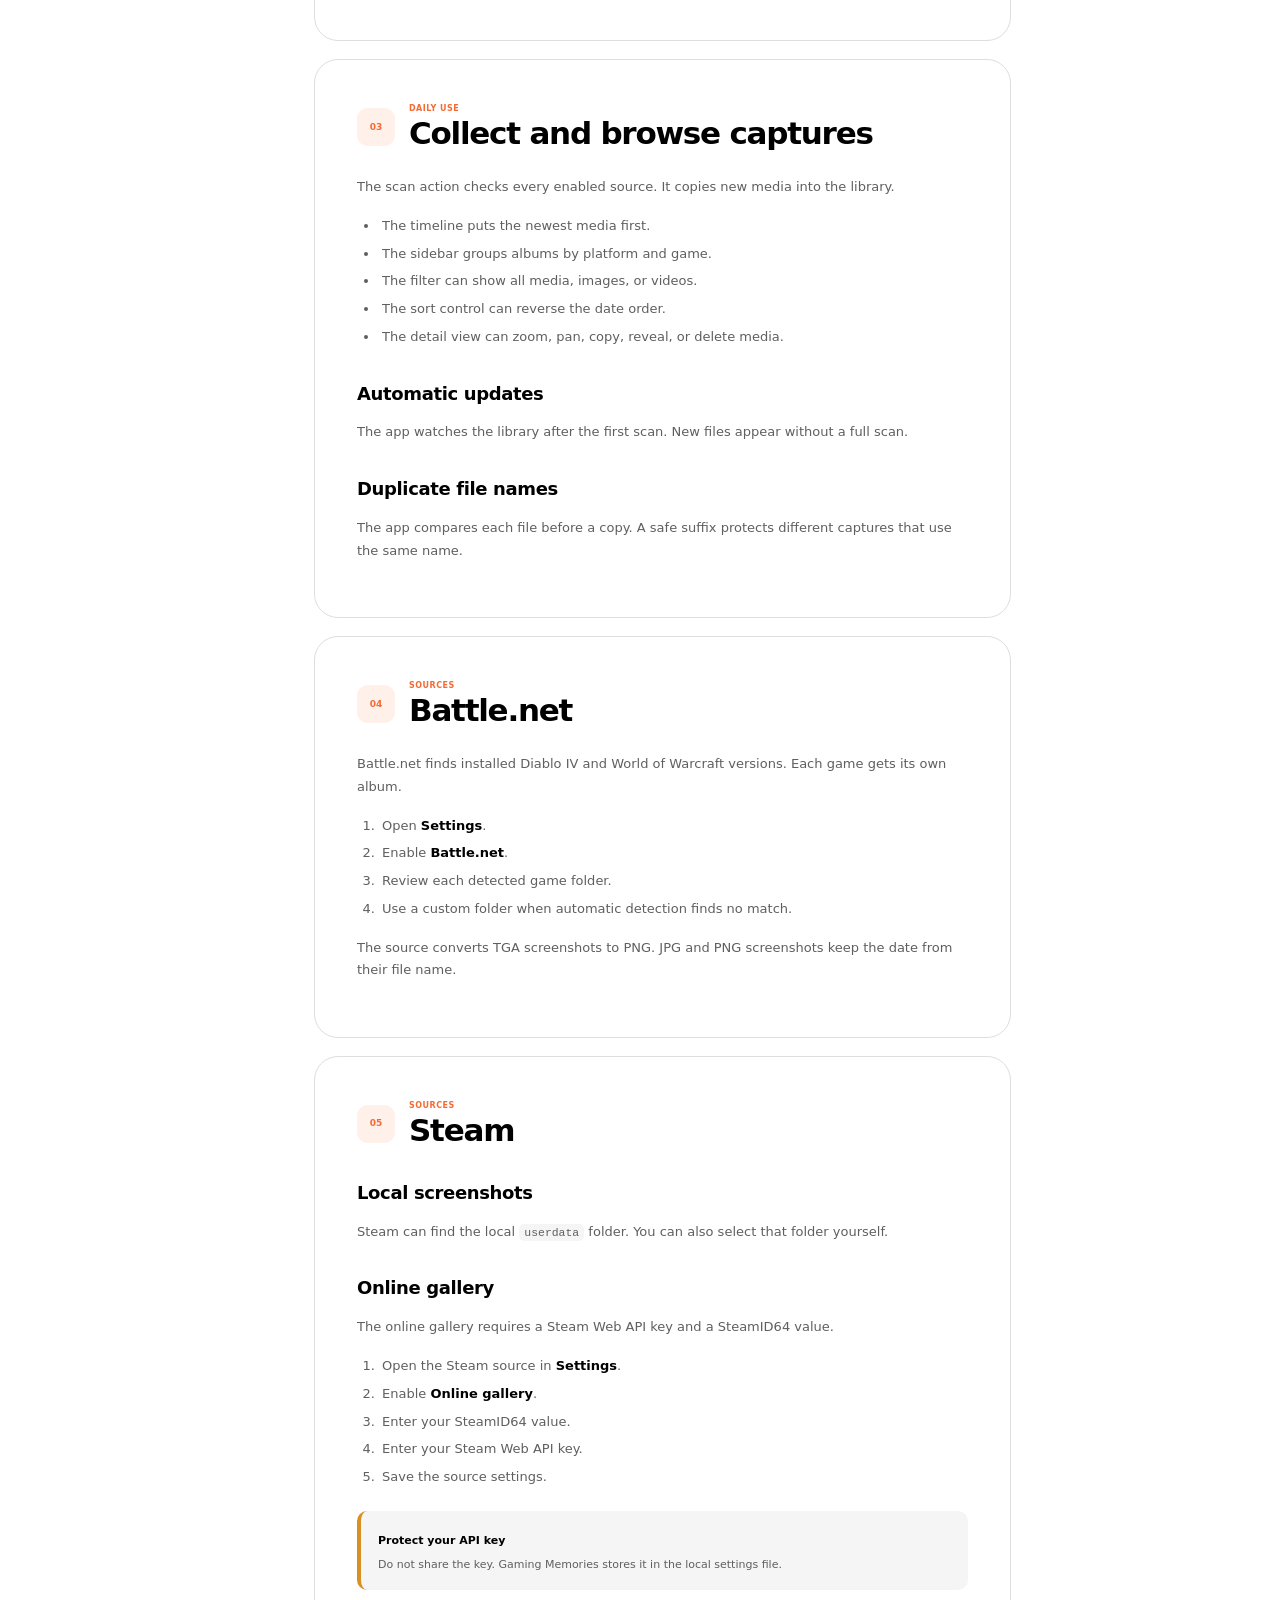
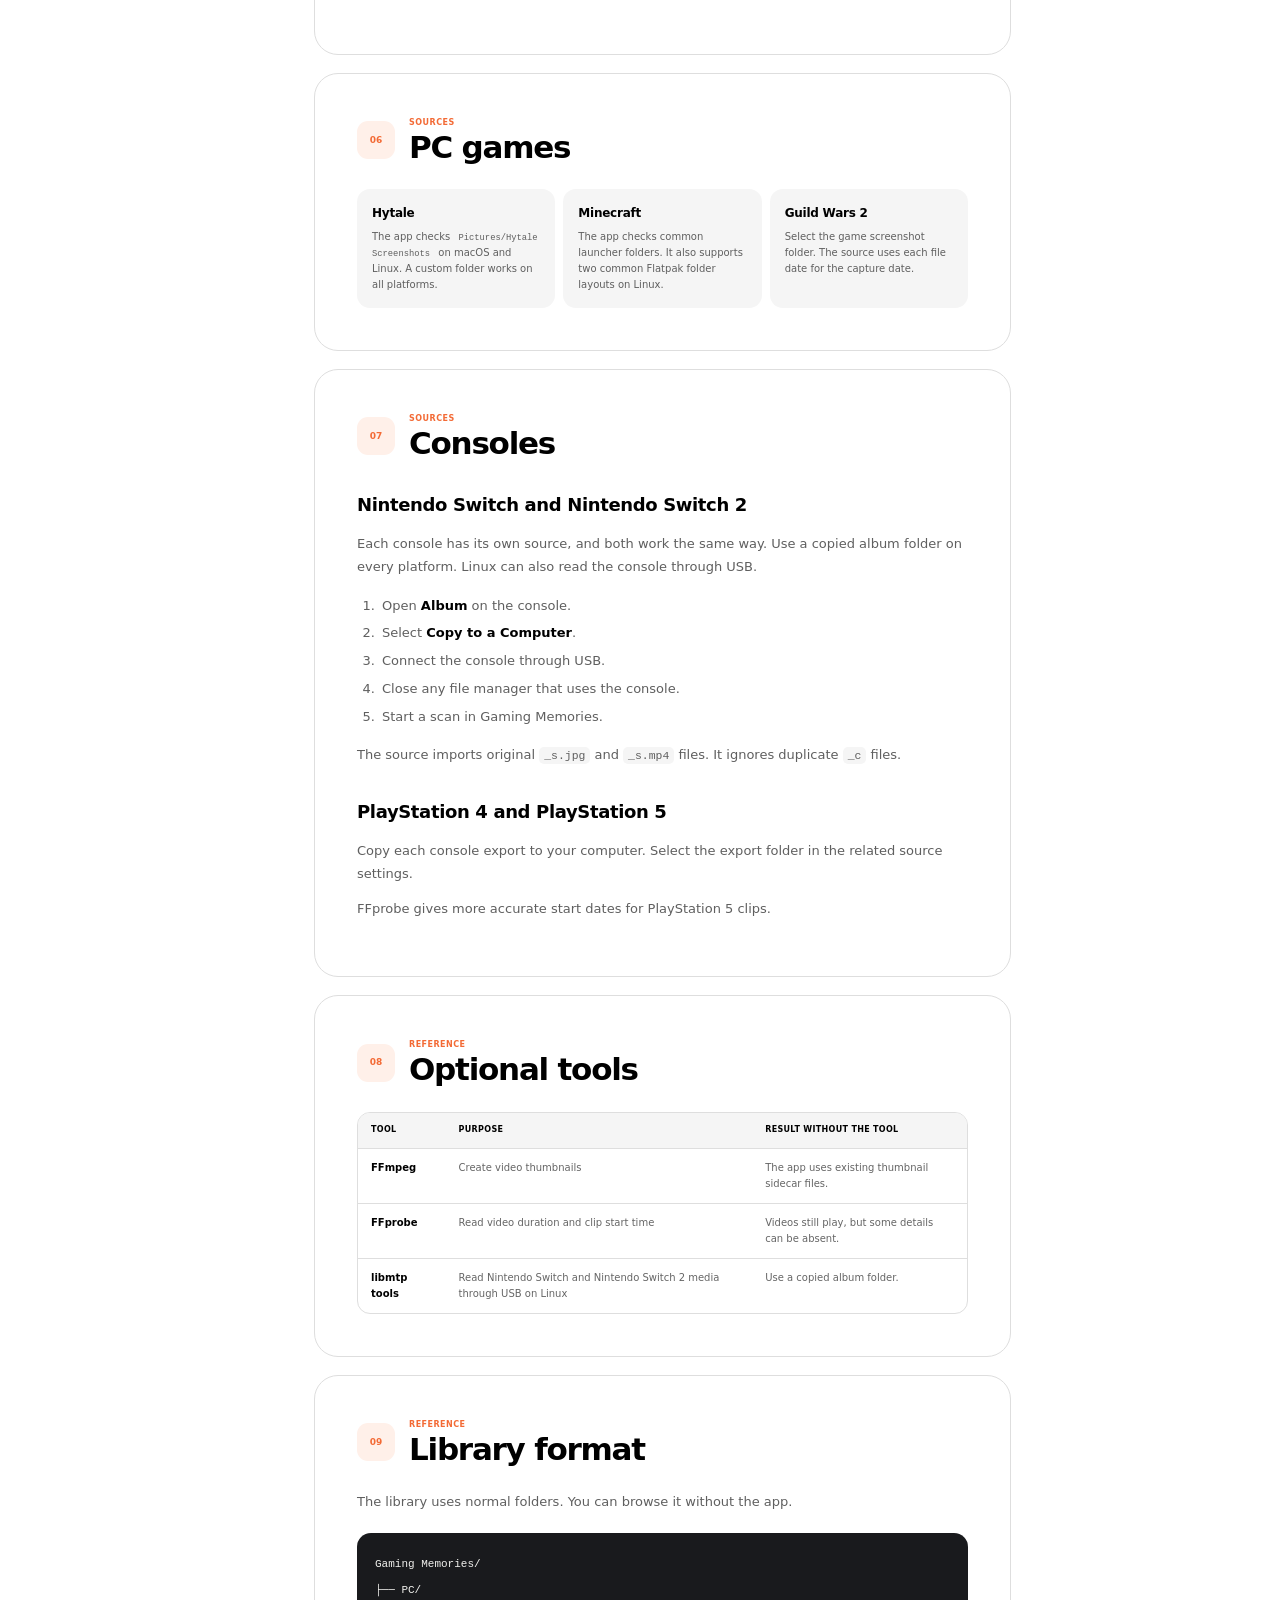
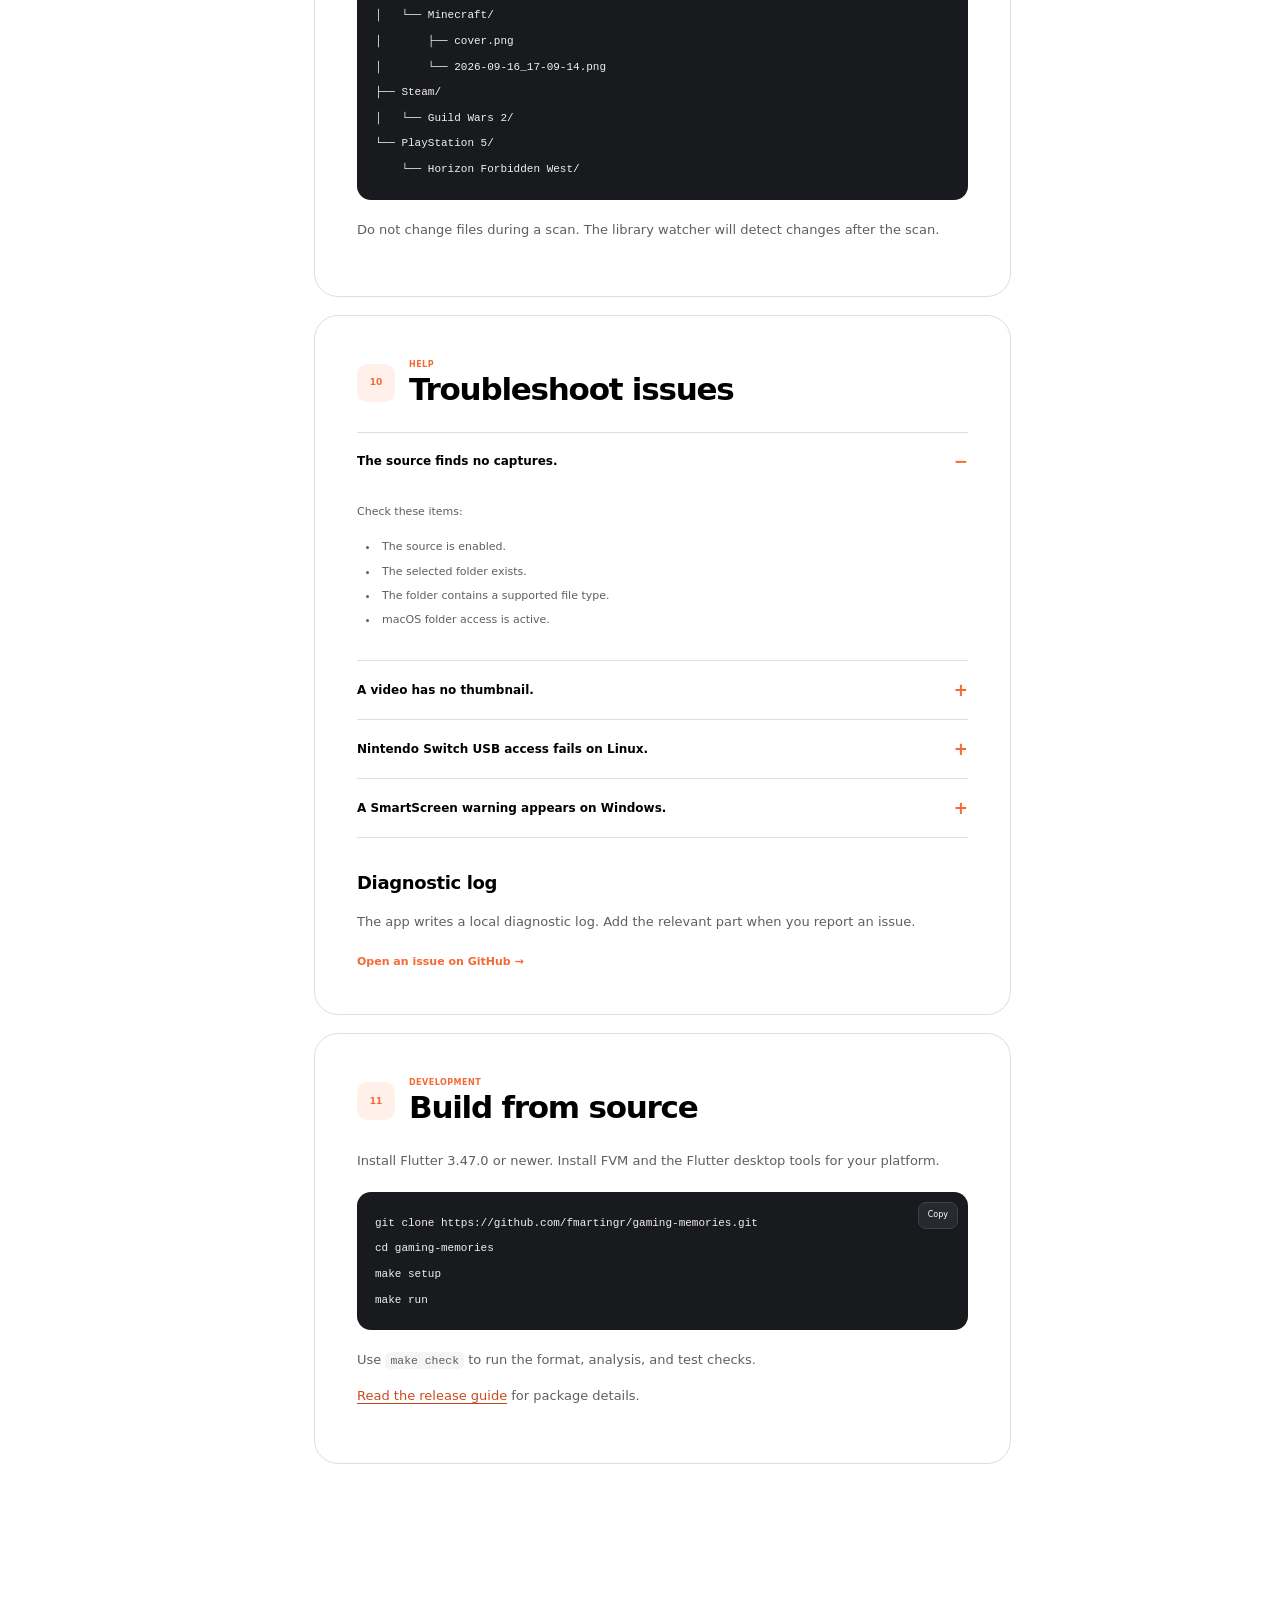
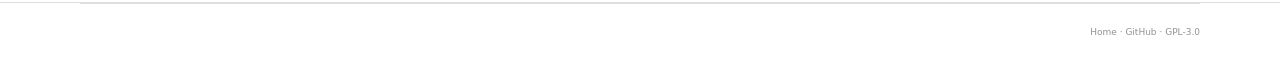
==== commit c2c6093d: "Add a Nintendo Switch source The first-generation console shares its album exactly the way the Switc" ====
--- a/site/docs.html
+++ b/site/docs.html
@@ -160,8 +160,8 @@
 
         <section id="consoles">
           <div class="doc-heading"><span>07</span><div><p class="kicker">Sources</p><h2>Consoles</h2></div></div>
-          <h3>Nintendo Switch 2</h3>
-          <p>Use a copied album folder on every platform. Linux can also read the console through USB.</p>
+          <h3>Nintendo Switch and Nintendo Switch 2</h3>
+          <p>Each console has its own source, and both work the same way. Use a copied album folder on every platform. Linux can also read the console through USB.</p>
           <ol>
             <li>Open <strong>Album</strong> on the console.</li>
             <li>Select <strong>Copy to a Computer</strong>.</li>
@@ -180,7 +180,7 @@
           <div class="table-wrap"><table><thead><tr><th>Tool</th><th>Purpose</th><th>Result without the tool</th></tr></thead><tbody>
             <tr><td>FFmpeg</td><td>Create video thumbnails</td><td>The app uses existing thumbnail sidecar files.</td></tr>
             <tr><td>FFprobe</td><td>Read video duration and clip start time</td><td>Videos still play, but some details can be absent.</td></tr>
-            <tr><td>libmtp tools</td><td>Read Nintendo Switch 2 media through USB on Linux</td><td>Use a copied album folder.</td></tr>
+            <tr><td>libmtp tools</td><td>Read Nintendo Switch and Nintendo Switch 2 media through USB on Linux</td><td>Use a copied album folder.</td></tr>
           </tbody></table></div>
         </section>
 
@@ -204,7 +204,7 @@
           <div class="trouble-list">
             <details open><summary>The source finds no captures.<span>+</span></summary><div><p>Check these items:</p><ul><li>The source is enabled.</li><li>The selected folder exists.</li><li>The folder contains a supported file type.</li><li>macOS folder access is active.</li></ul></div></details>
             <details><summary>A video has no thumbnail.<span>+</span></summary><div><p>Install FFmpeg. Start a new scan after the installation.</p></div></details>
-            <details><summary>Nintendo Switch 2 USB access fails on Linux.<span>+</span></summary><div><p>Install the libmtp tools. Close any file manager that uses the console.</p></div></details>
+            <details><summary>Nintendo Switch USB access fails on Linux.<span>+</span></summary><div><p>Install the libmtp tools. Close any file manager that uses the console.</p></div></details>
             <details><summary>A SmartScreen warning appears on Windows.<span>+</span></summary><div><p>The Windows build has no code signature. Select <strong>More info</strong>. Select <strong>Run anyway</strong>.</p></div></details>
           </div>
           <h3>Diagnostic log</h3>
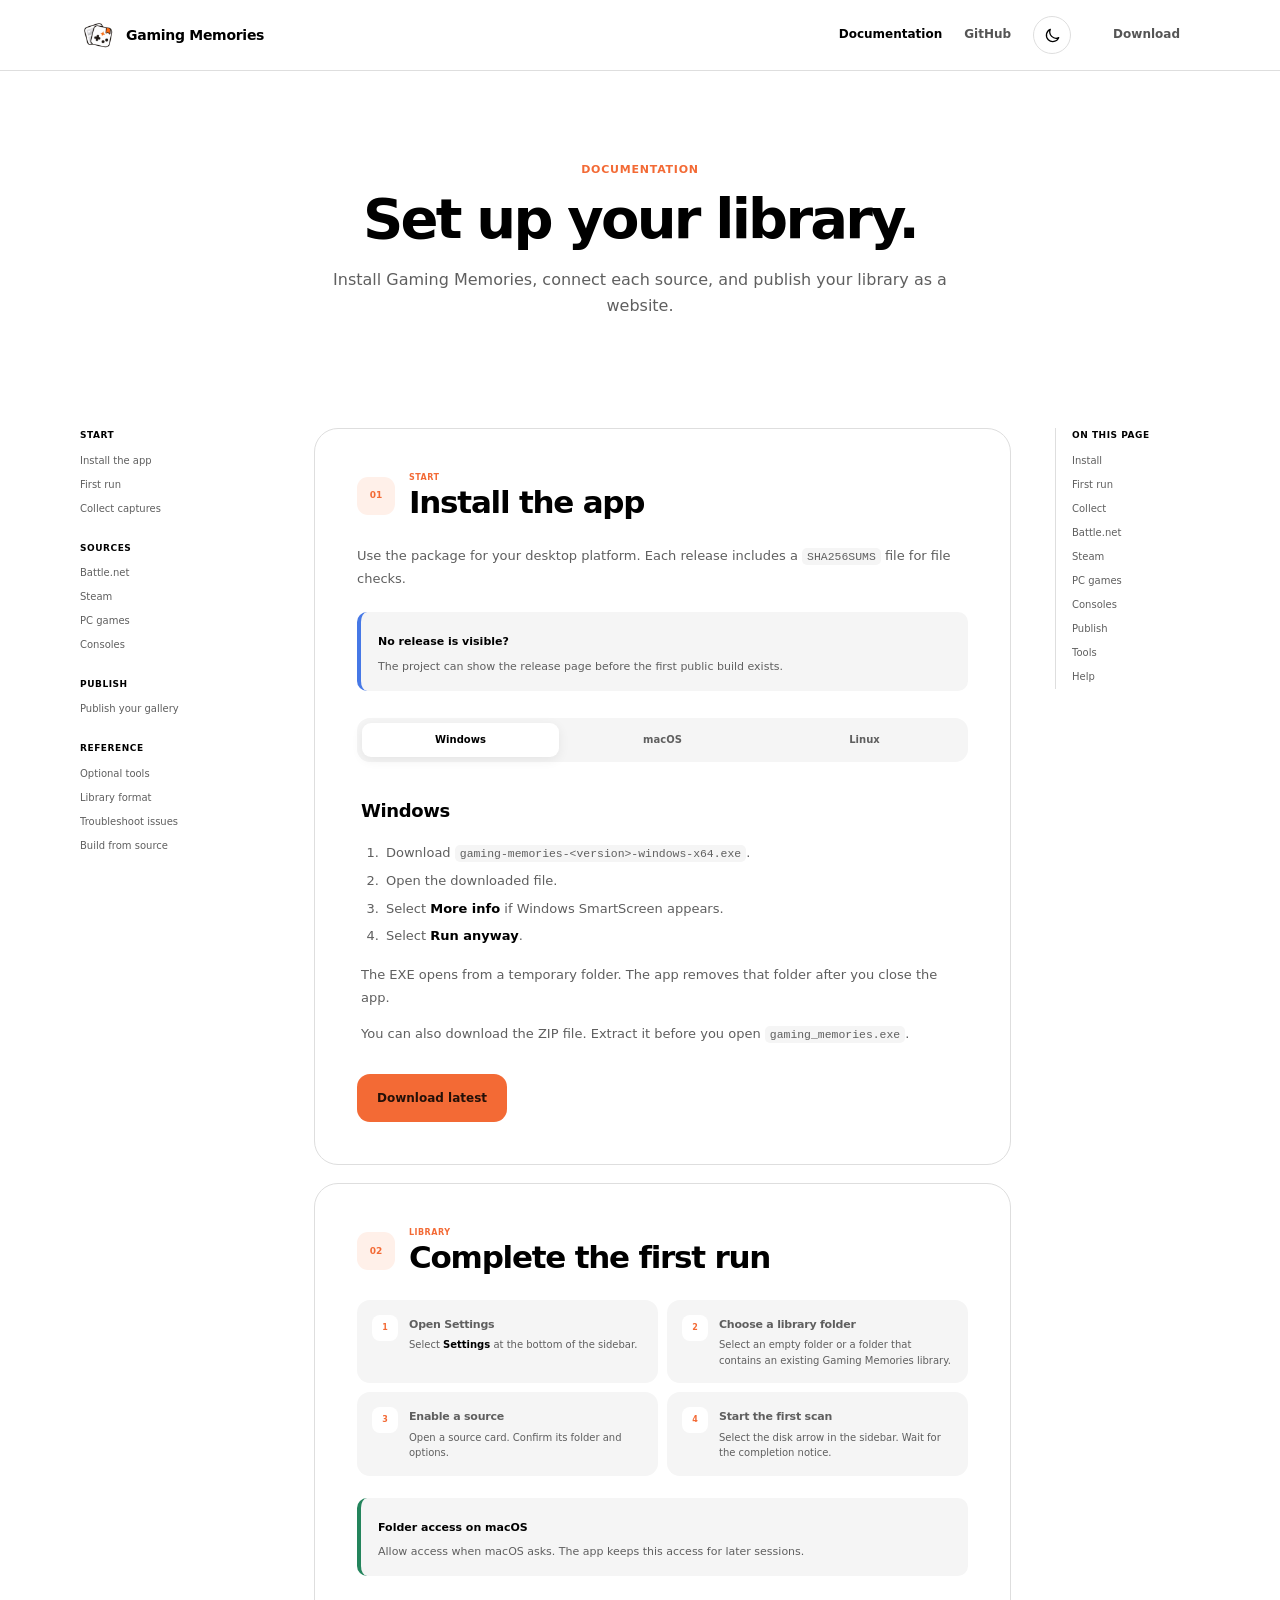
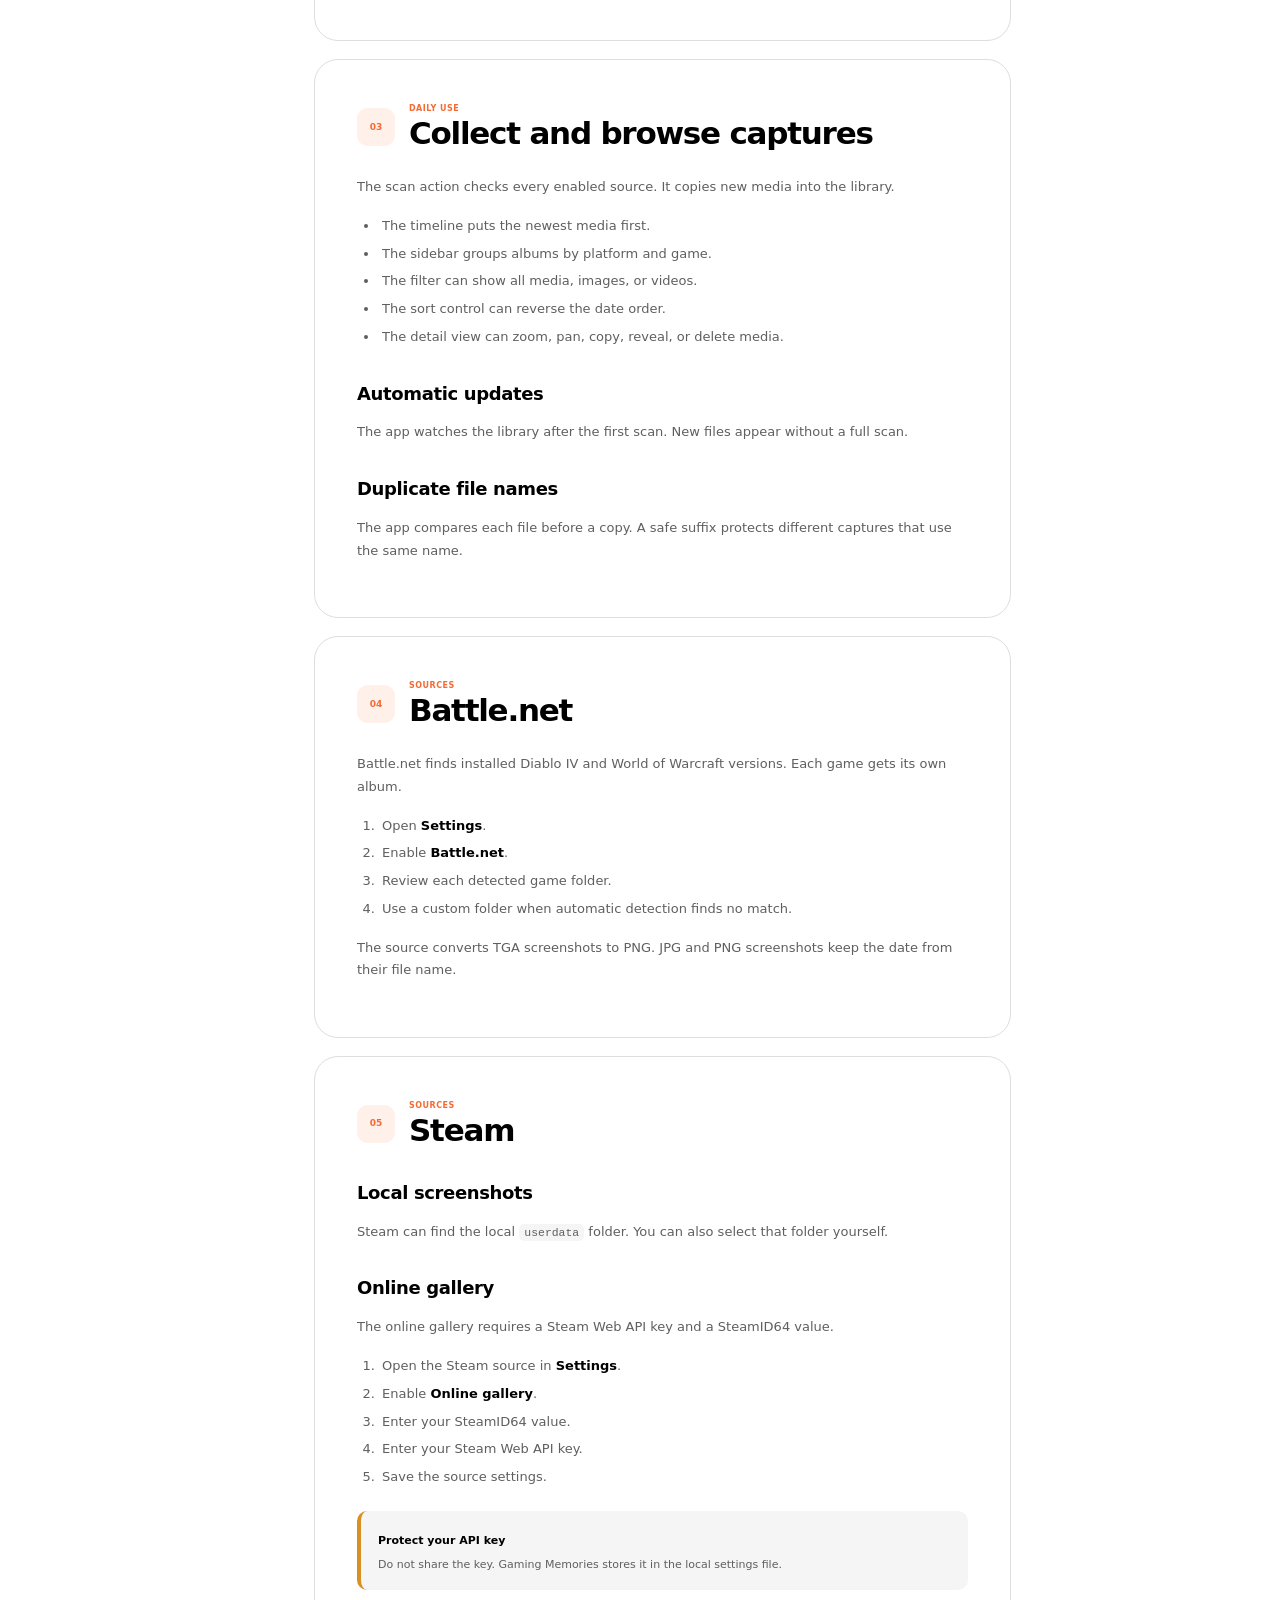
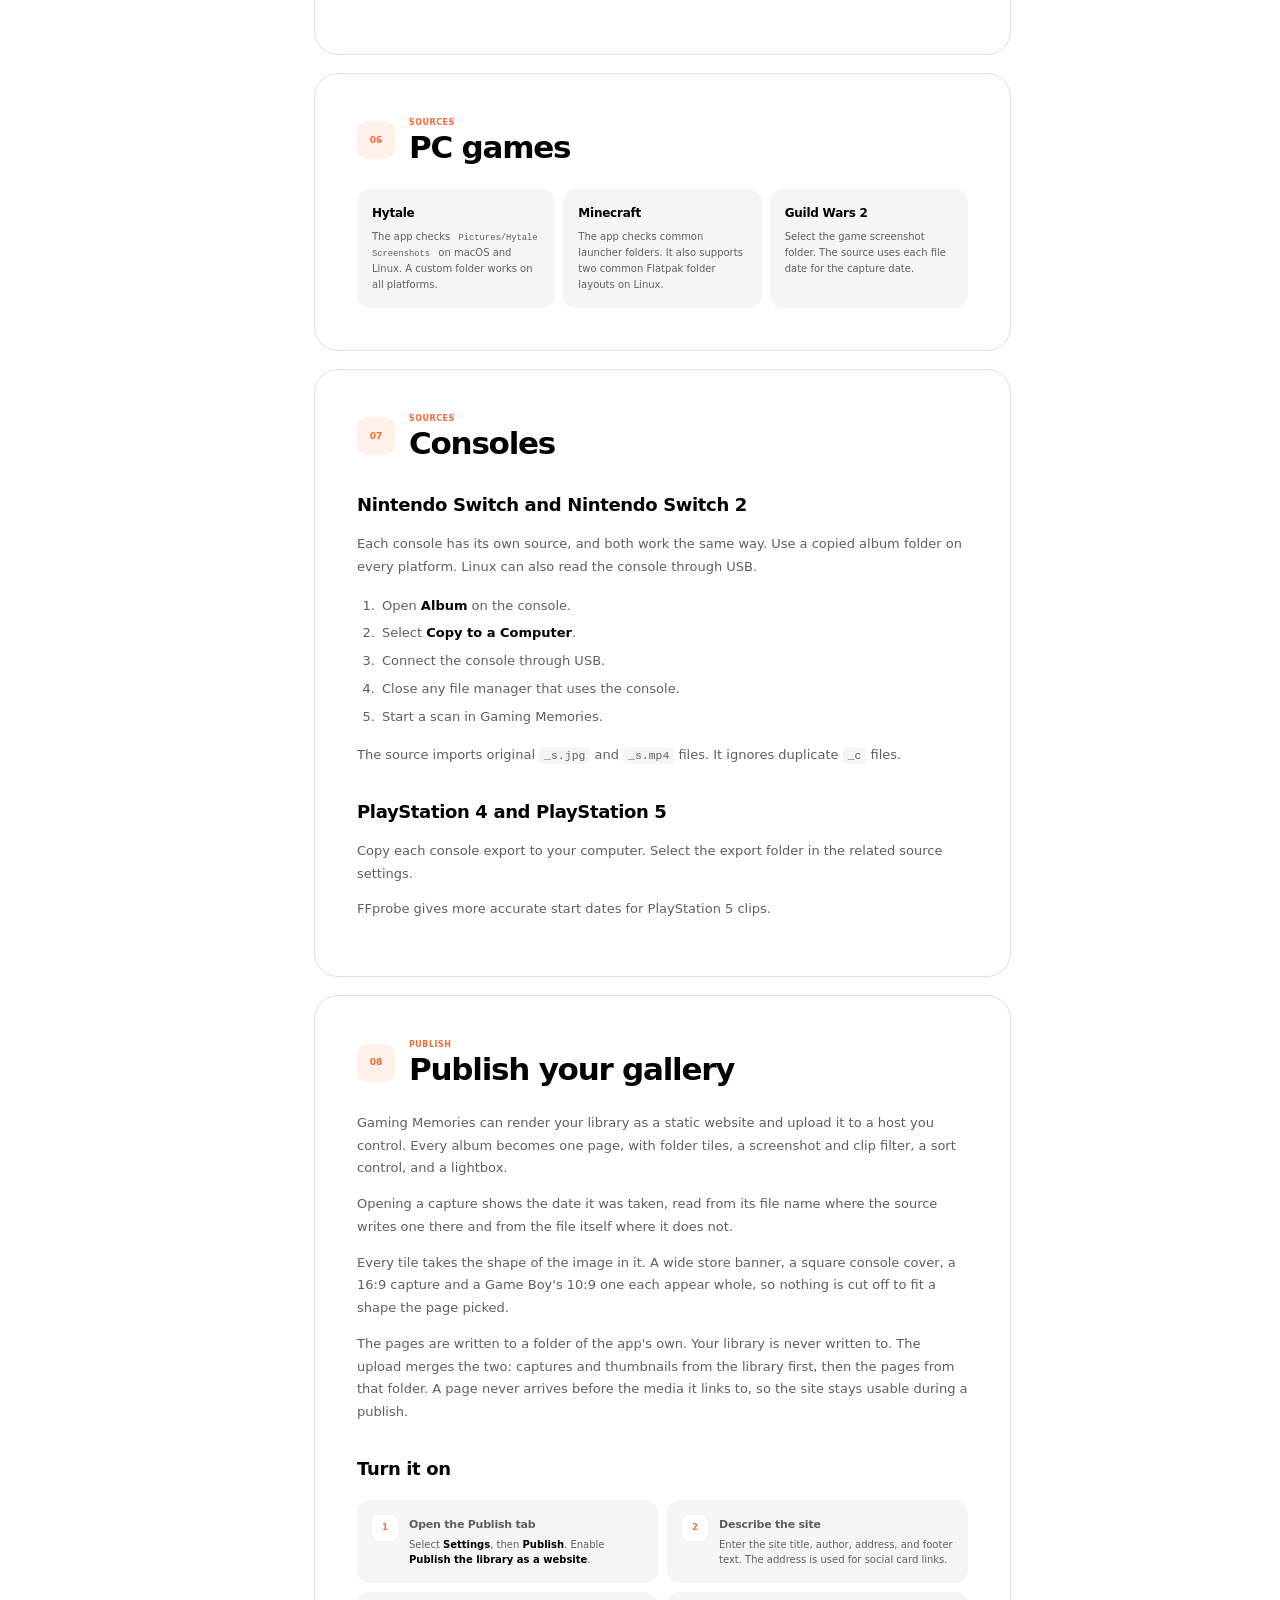
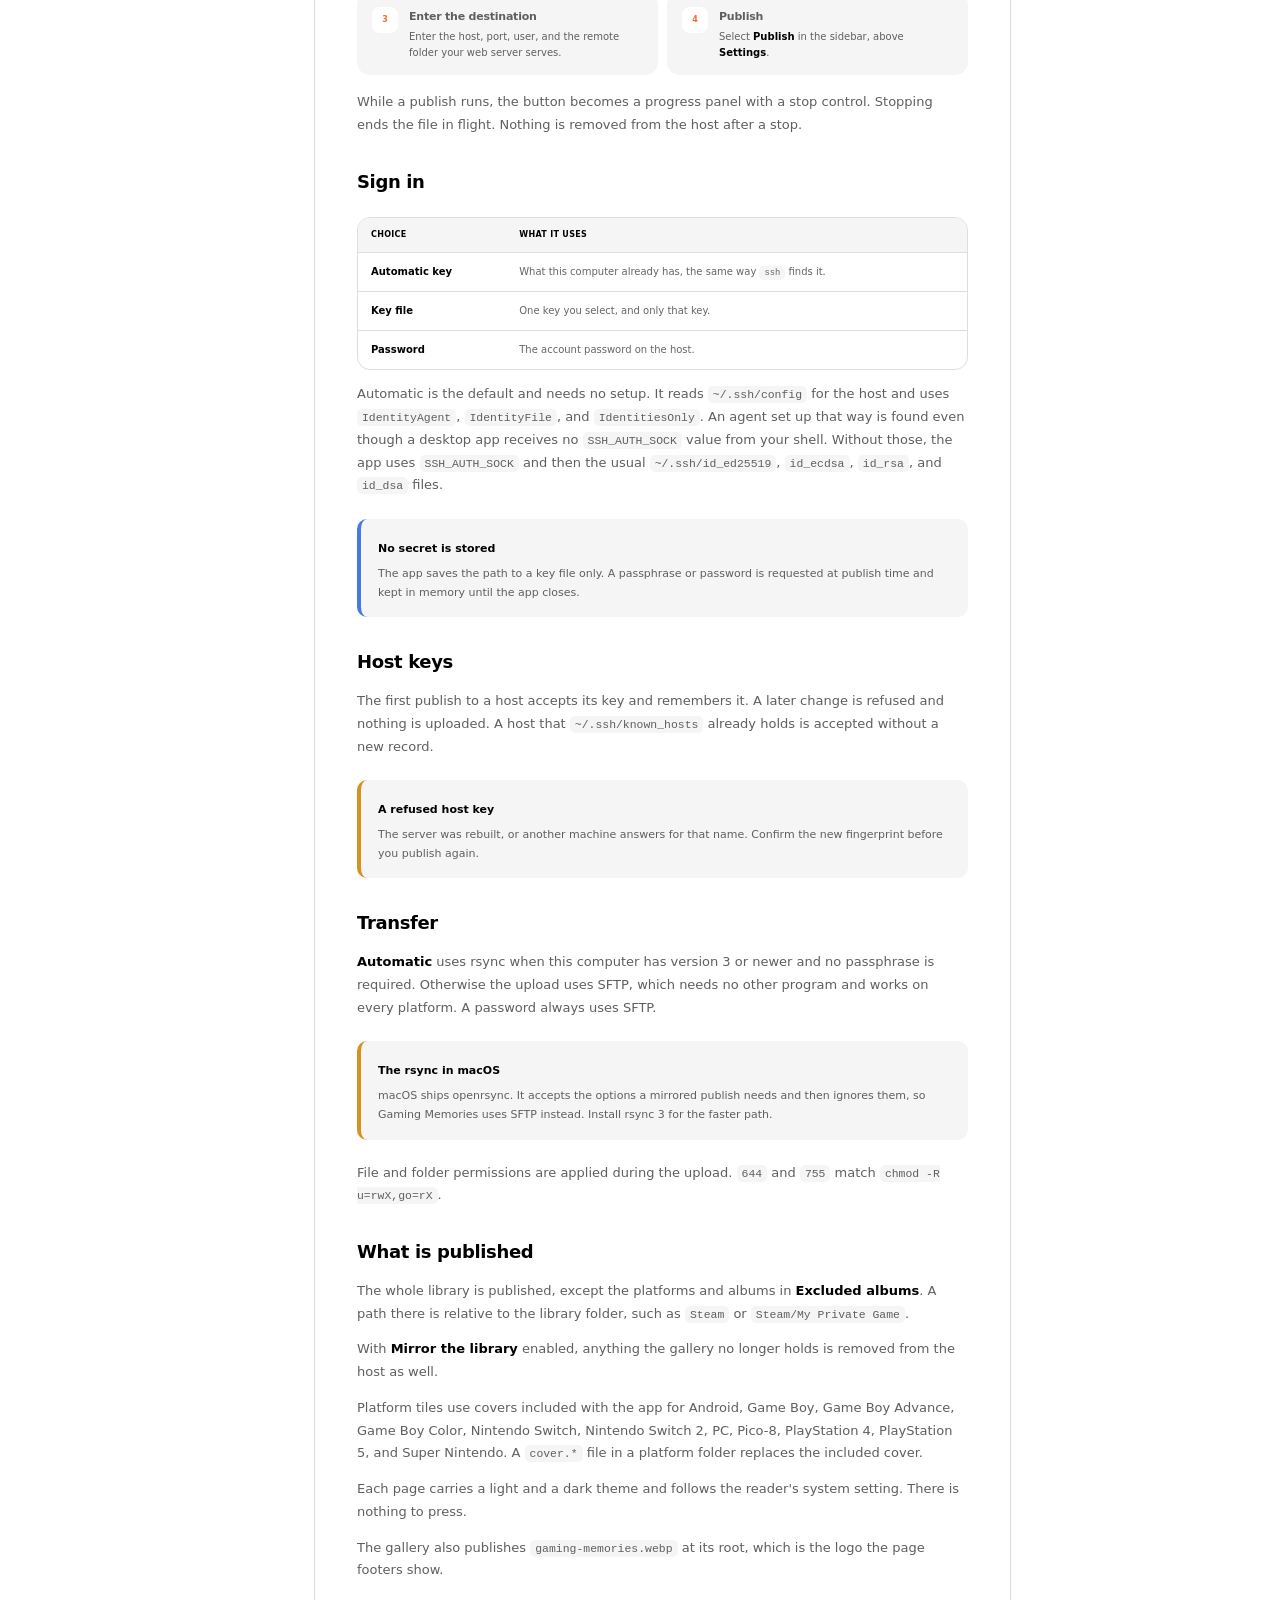
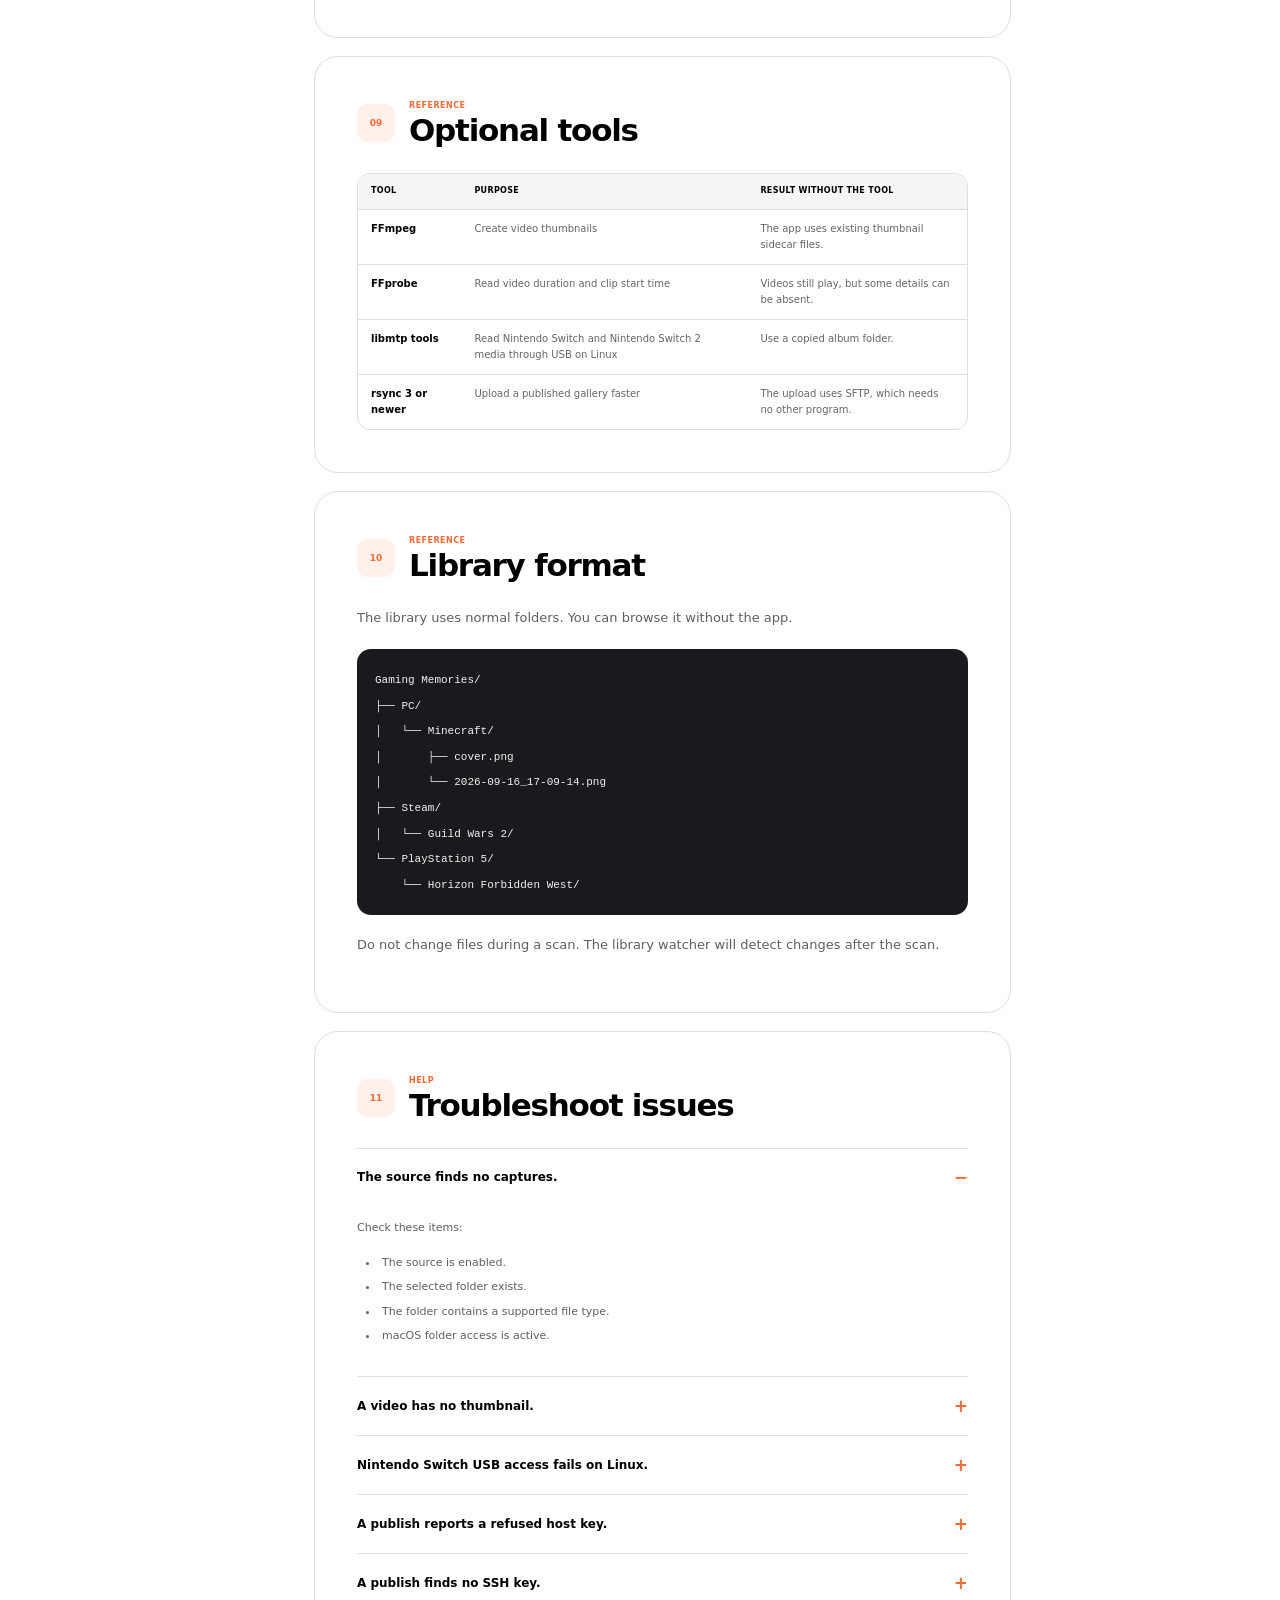
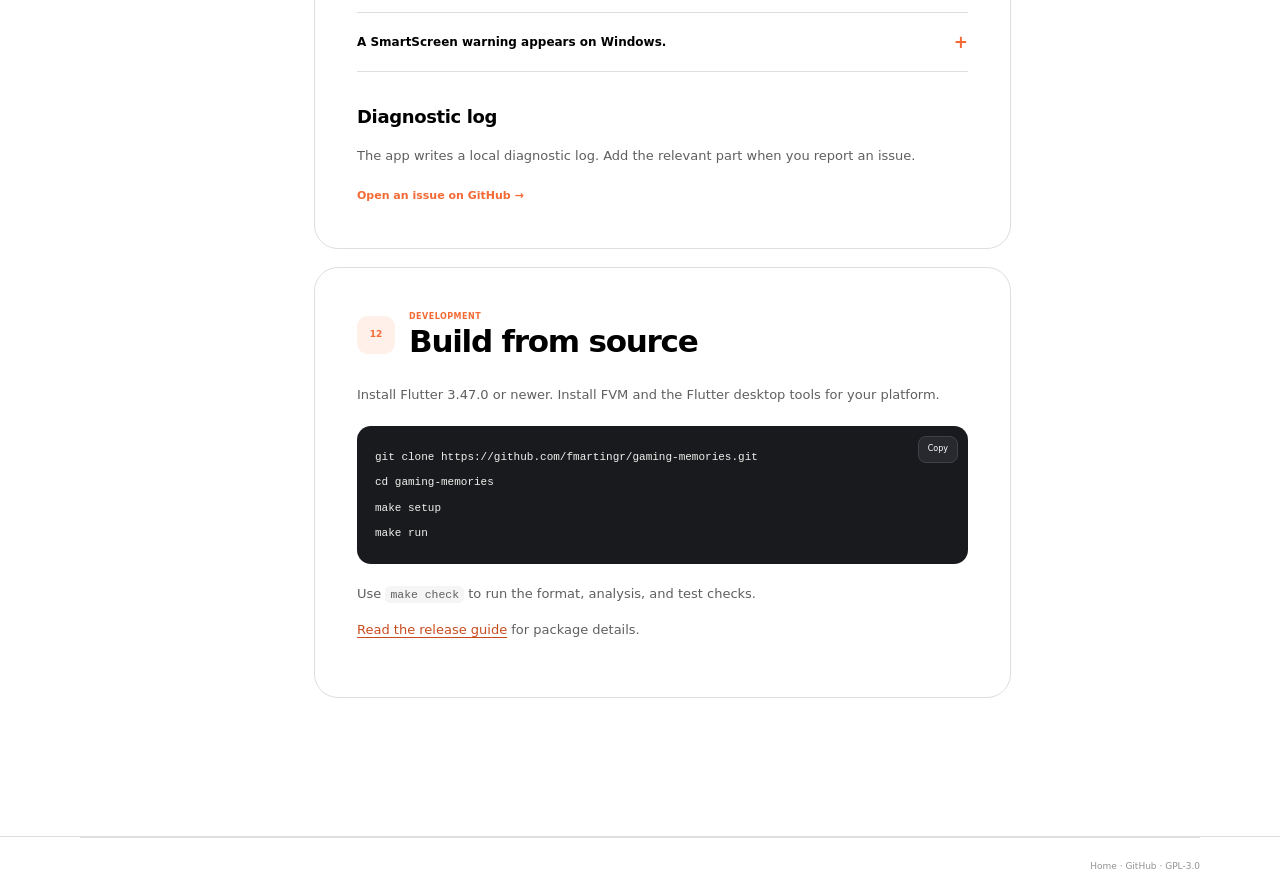
==== commit 64fde265: "Publish the library as an HTML gallery Render every album as a page and upload the result to a host " ====
--- a/site/docs.html
+++ b/site/docs.html
@@ -4,7 +4,7 @@
     <meta charset="utf-8">
     <meta name="viewport" content="width=device-width, initial-scale=1">
     <meta name="theme-color" content="#ffffff">
-    <meta name="description" content="Install and use Gaming Memories on Windows, macOS, and Linux.">
+    <meta name="description" content="Install Gaming Memories, connect each source, and publish your library on Windows, macOS, and Linux.">
     <title>Documentation — Gaming Memories</title>
     <link rel="icon" href="assets/favicon.png" type="image/png">
     <script src="theme-init.js"></script>
@@ -25,7 +25,7 @@
       <div class="shell">
         <p class="kicker">Documentation</p>
         <h1>Set up your library.</h1>
-        <p>Install Gaming Memories, connect each source, and keep your capture library easy to browse.</p>
+        <p>Install Gaming Memories, connect each source, and publish your library as a website.</p>
       </div>
     </div>
 
@@ -41,6 +41,8 @@
           <a href="#steam">Steam</a>
           <a href="#pc-games">PC games</a>
           <a href="#consoles">Consoles</a>
+          <b>Publish</b>
+          <a href="#publish">Publish your gallery</a>
           <b>Reference</b>
           <a href="#tools">Optional tools</a>
           <a href="#library">Library format</a>
@@ -175,17 +177,60 @@
           <p>FFprobe gives more accurate start dates for PlayStation 5 clips.</p>
         </section>
 
+        <section id="publish">
+          <div class="doc-heading"><span>08</span><div><p class="kicker">Publish</p><h2>Publish your gallery</h2></div></div>
+          <p>Gaming Memories can render your library as a static website and upload it to a host you control. Every album becomes one page, with folder tiles, a screenshot and clip filter, a sort control, and a lightbox.</p>
+          <p>Opening a capture shows the date it was taken, read from its file name where the source writes one there and from the file itself where it does not.</p>
+          <p>Every tile takes the shape of the image in it. A wide store banner, a square console cover, a 16:9 capture and a Game Boy's 10:9 one each appear whole, so nothing is cut off to fit a shape the page picked.</p>
+          <p>The pages are written to a folder of the app's own. Your library is never written to. The upload merges the two: captures and thumbnails from the library first, then the pages from that folder. A page never arrives before the media it links to, so the site stays usable during a publish.</p>
+
+          <h3>Turn it on</h3>
+          <ol class="doc-steps">
+            <li><span>1</span><div><h3>Open the Publish tab</h3><p>Select <strong>Settings</strong>, then <strong>Publish</strong>. Enable <strong>Publish the library as a website</strong>.</p></div></li>
+            <li><span>2</span><div><h3>Describe the site</h3><p>Enter the site title, author, address, and footer text. The address is used for social card links.</p></div></li>
+            <li><span>3</span><div><h3>Enter the destination</h3><p>Enter the host, port, user, and the remote folder your web server serves.</p></div></li>
+            <li><span>4</span><div><h3>Publish</h3><p>Select <strong>Publish</strong> in the sidebar, above <strong>Settings</strong>.</p></div></li>
+          </ol>
+          <p>While a publish runs, the button becomes a progress panel with a stop control. Stopping ends the file in flight. Nothing is removed from the host after a stop.</p>
+
+          <h3>Sign in</h3>
+          <div class="table-wrap"><table><thead><tr><th>Choice</th><th>What it uses</th></tr></thead><tbody>
+            <tr><td>Automatic key</td><td>What this computer already has, the same way <code>ssh</code> finds it.</td></tr>
+            <tr><td>Key file</td><td>One key you select, and only that key.</td></tr>
+            <tr><td>Password</td><td>The account password on the host.</td></tr>
+          </tbody></table></div>
+          <p>Automatic is the default and needs no setup. It reads <code>~/.ssh/config</code> for the host and uses <code>IdentityAgent</code>, <code>IdentityFile</code>, and <code>IdentitiesOnly</code>. An agent set up that way is found even though a desktop app receives no <code>SSH_AUTH_SOCK</code> value from your shell. Without those, the app uses <code>SSH_AUTH_SOCK</code> and then the usual <code>~/.ssh/id_ed25519</code>, <code>id_ecdsa</code>, <code>id_rsa</code>, and <code>id_dsa</code> files.</p>
+          <div class="doc-callout info"><b>No secret is stored</b><p>The app saves the path to a key file only. A passphrase or password is requested at publish time and kept in memory until the app closes.</p></div>
+
+          <h3>Host keys</h3>
+          <p>The first publish to a host accepts its key and remembers it. A later change is refused and nothing is uploaded. A host that <code>~/.ssh/known_hosts</code> already holds is accepted without a new record.</p>
+          <div class="doc-callout warning"><b>A refused host key</b><p>The server was rebuilt, or another machine answers for that name. Confirm the new fingerprint before you publish again.</p></div>
+
+          <h3>Transfer</h3>
+          <p><strong>Automatic</strong> uses rsync when this computer has version 3 or newer and no passphrase is required. Otherwise the upload uses SFTP, which needs no other program and works on every platform. A password always uses SFTP.</p>
+          <div class="doc-callout warning"><b>The rsync in macOS</b><p>macOS ships openrsync. It accepts the options a mirrored publish needs and then ignores them, so Gaming Memories uses SFTP instead. Install rsync 3 for the faster path.</p></div>
+          <p>File and folder permissions are applied during the upload. <code>644</code> and <code>755</code> match <code>chmod -R u=rwX,go=rX</code>.</p>
+
+          <h3>What is published</h3>
+          <p>The whole library is published, except the platforms and albums in <strong>Excluded albums</strong>. A path there is relative to the library folder, such as <code>Steam</code> or <code>Steam/My Private Game</code>.</p>
+          <p>With <strong>Mirror the library</strong> enabled, anything the gallery no longer holds is removed from the host as well.</p>
+          <p>Platform tiles use covers included with the app for Android, Game Boy, Game Boy Advance, Game Boy Color, Nintendo Switch, Nintendo Switch 2, PC, Pico-8, PlayStation 4, PlayStation 5, and Super Nintendo. A <code>cover.*</code> file in a platform folder replaces the included cover.</p>
+          <p>Each page carries a light and a dark theme and follows the reader's system setting. There is nothing to press.</p>
+          <p>The gallery also publishes <code>gaming-memories.webp</code> at its root, which is the logo the page footers show.</p>
+        </section>
+
         <section id="tools">
-          <div class="doc-heading"><span>08</span><div><p class="kicker">Reference</p><h2>Optional tools</h2></div></div>
+          <div class="doc-heading"><span>09</span><div><p class="kicker">Reference</p><h2>Optional tools</h2></div></div>
           <div class="table-wrap"><table><thead><tr><th>Tool</th><th>Purpose</th><th>Result without the tool</th></tr></thead><tbody>
             <tr><td>FFmpeg</td><td>Create video thumbnails</td><td>The app uses existing thumbnail sidecar files.</td></tr>
             <tr><td>FFprobe</td><td>Read video duration and clip start time</td><td>Videos still play, but some details can be absent.</td></tr>
             <tr><td>libmtp tools</td><td>Read Nintendo Switch and Nintendo Switch 2 media through USB on Linux</td><td>Use a copied album folder.</td></tr>
+            <tr><td>rsync 3 or newer</td><td>Upload a published gallery faster</td><td>The upload uses SFTP, which needs no other program.</td></tr>
           </tbody></table></div>
         </section>
 
         <section id="library">
-          <div class="doc-heading"><span>09</span><div><p class="kicker">Reference</p><h2>Library format</h2></div></div>
+          <div class="doc-heading"><span>10</span><div><p class="kicker">Reference</p><h2>Library format</h2></div></div>
           <p>The library uses normal folders. You can browse it without the app.</p>
           <pre><code>Gaming Memories/
 ├── PC/
@@ -200,11 +245,13 @@
         </section>
 
         <section id="troubleshoot">
-          <div class="doc-heading"><span>10</span><div><p class="kicker">Help</p><h2>Troubleshoot issues</h2></div></div>
+          <div class="doc-heading"><span>11</span><div><p class="kicker">Help</p><h2>Troubleshoot issues</h2></div></div>
           <div class="trouble-list">
             <details open><summary>The source finds no captures.<span>+</span></summary><div><p>Check these items:</p><ul><li>The source is enabled.</li><li>The selected folder exists.</li><li>The folder contains a supported file type.</li><li>macOS folder access is active.</li></ul></div></details>
             <details><summary>A video has no thumbnail.<span>+</span></summary><div><p>Install FFmpeg. Start a new scan after the installation.</p></div></details>
             <details><summary>Nintendo Switch USB access fails on Linux.<span>+</span></summary><div><p>Install the libmtp tools. Close any file manager that uses the console.</p></div></details>
+            <details><summary>A publish reports a refused host key.<span>+</span></summary><div><p>The host answers with a different key than the one recorded on the first publish. Confirm the fingerprint with the server owner. The server was rebuilt, or another machine answers for that name.</p></div></details>
+            <details><summary>A publish finds no SSH key.<span>+</span></summary><div><p>Add the key to your SSH agent, name it with <code>IdentityFile</code> in <code>~/.ssh/config</code>, or select <strong>Key file</strong> in the Publish settings.</p></div></details>
             <details><summary>A SmartScreen warning appears on Windows.<span>+</span></summary><div><p>The Windows build has no code signature. Select <strong>More info</strong>. Select <strong>Run anyway</strong>.</p></div></details>
           </div>
           <h3>Diagnostic log</h3>
@@ -213,7 +260,7 @@
         </section>
 
         <section id="source-build">
-          <div class="doc-heading"><span>11</span><div><p class="kicker">Development</p><h2>Build from source</h2></div></div>
+          <div class="doc-heading"><span>12</span><div><p class="kicker">Development</p><h2>Build from source</h2></div></div>
           <p>Install Flutter 3.47.0 or newer. Install FVM and the Flutter desktop tools for your platform.</p>
           <div class="code-block"><pre><code>git clone https://github.com/fmartingr/gaming-memories.git
 cd gaming-memories
@@ -226,7 +273,7 @@
 
       <aside class="docs-on-page">
         <b>On this page</b>
-        <a href="#install">Install</a><a href="#first-run">First run</a><a href="#collect">Collect</a><a href="#battle-net">Battle.net</a><a href="#steam">Steam</a><a href="#pc-games">PC games</a><a href="#consoles">Consoles</a><a href="#tools">Tools</a><a href="#troubleshoot">Help</a>
+        <a href="#install">Install</a><a href="#first-run">First run</a><a href="#collect">Collect</a><a href="#battle-net">Battle.net</a><a href="#steam">Steam</a><a href="#pc-games">PC games</a><a href="#consoles">Consoles</a><a href="#publish">Publish</a><a href="#tools">Tools</a><a href="#troubleshoot">Help</a>
       </aside>
     </div>
 
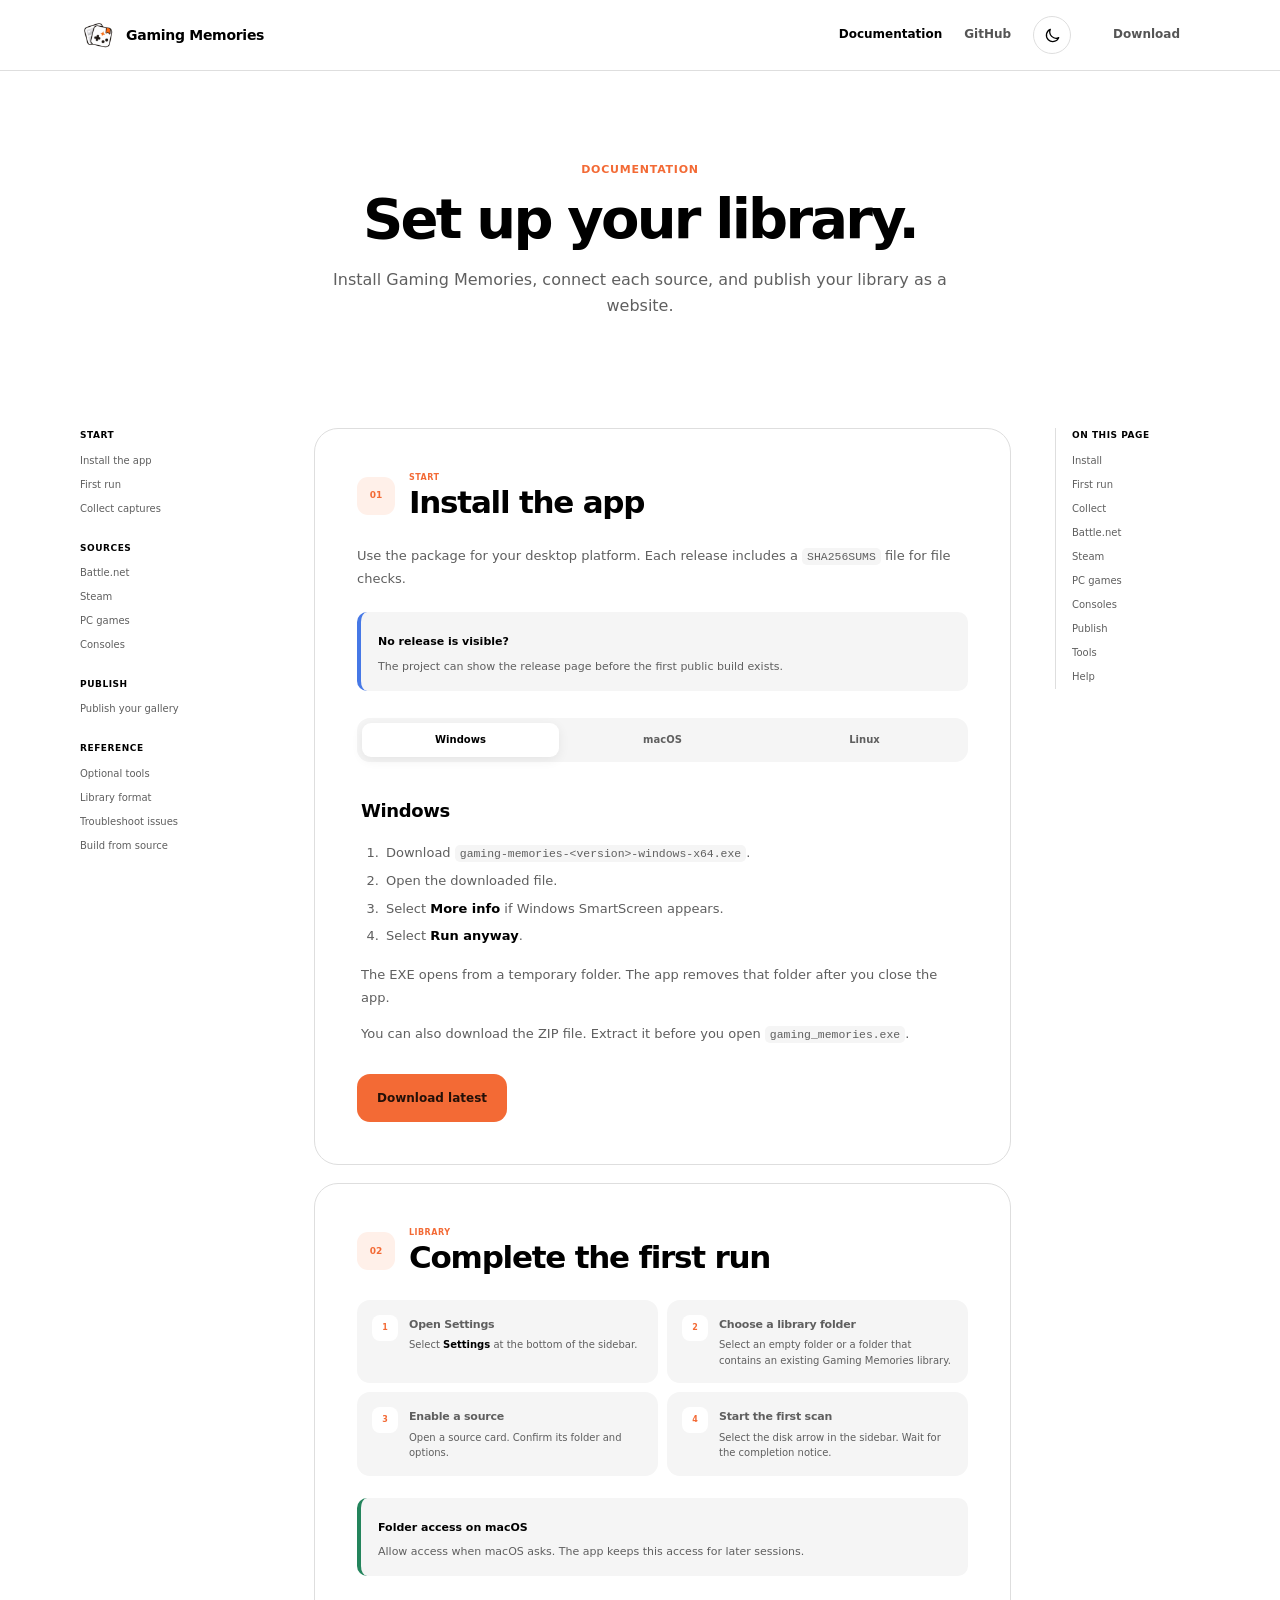
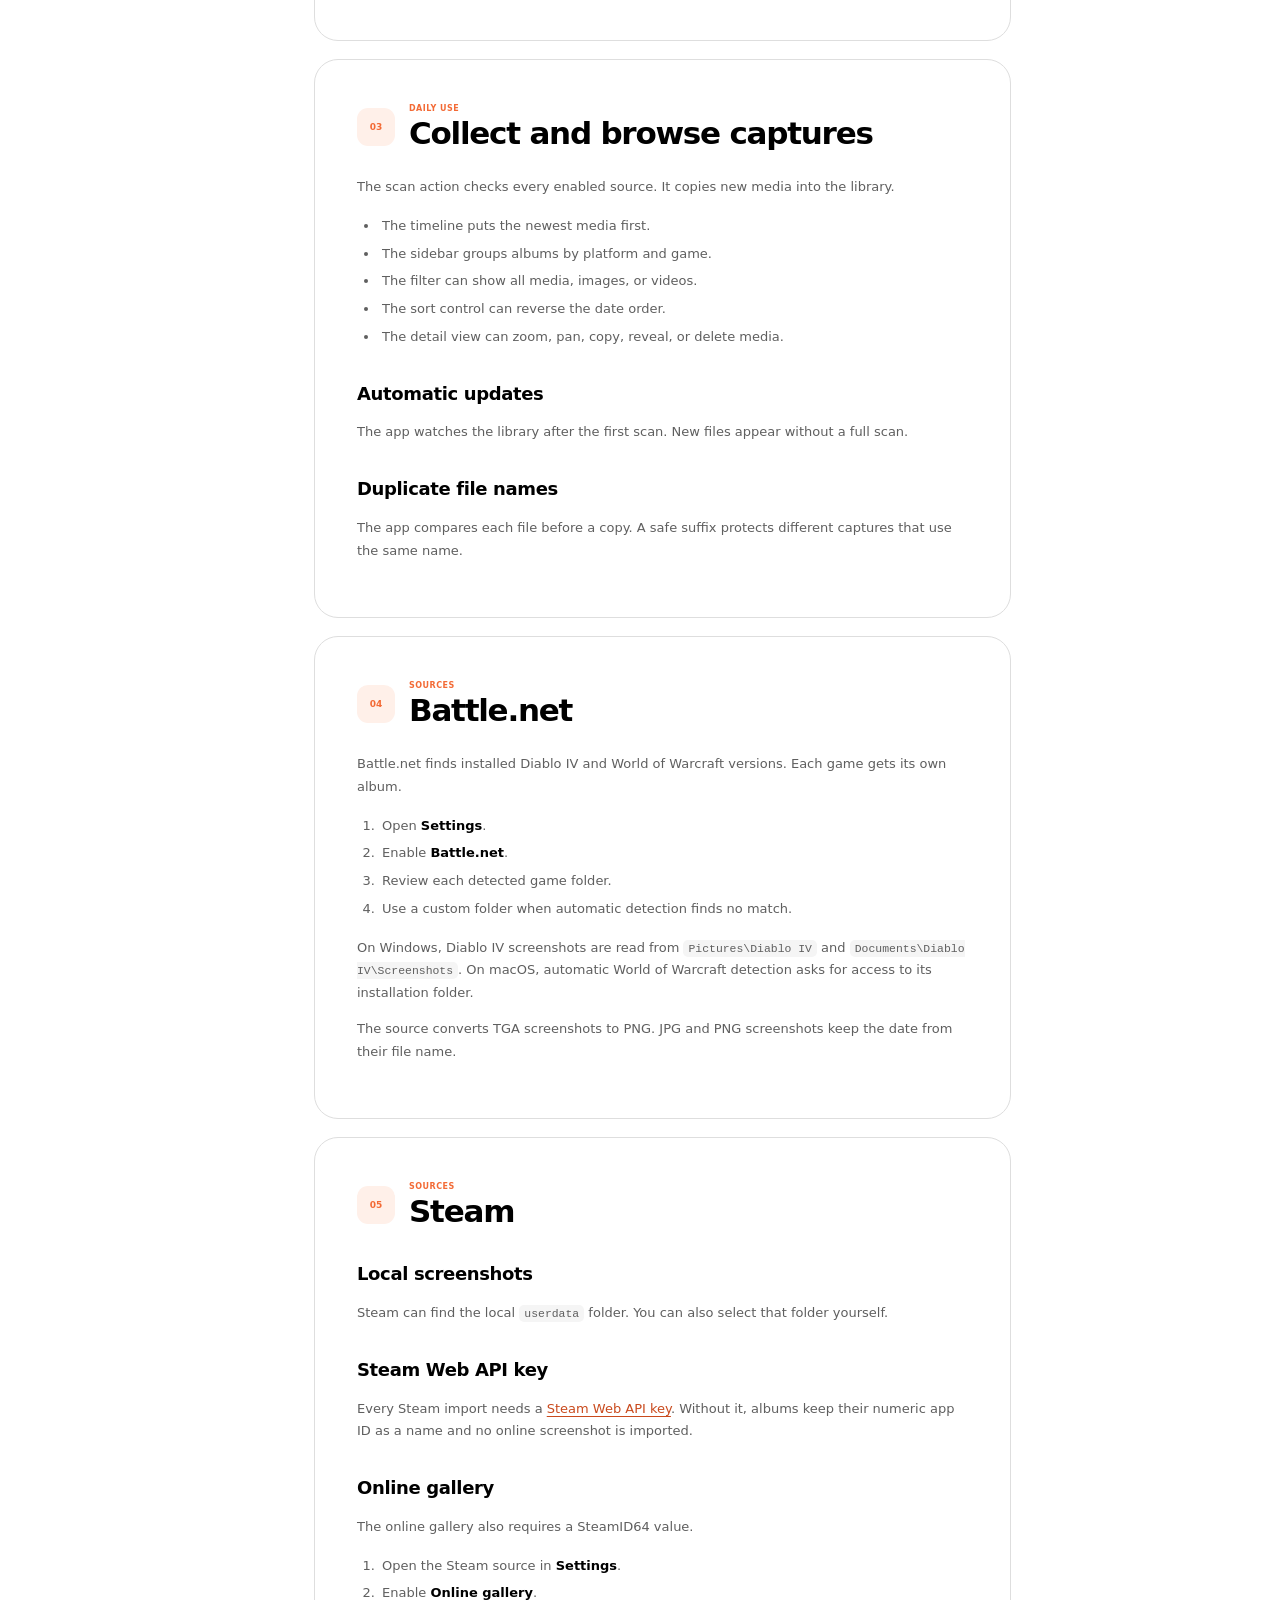
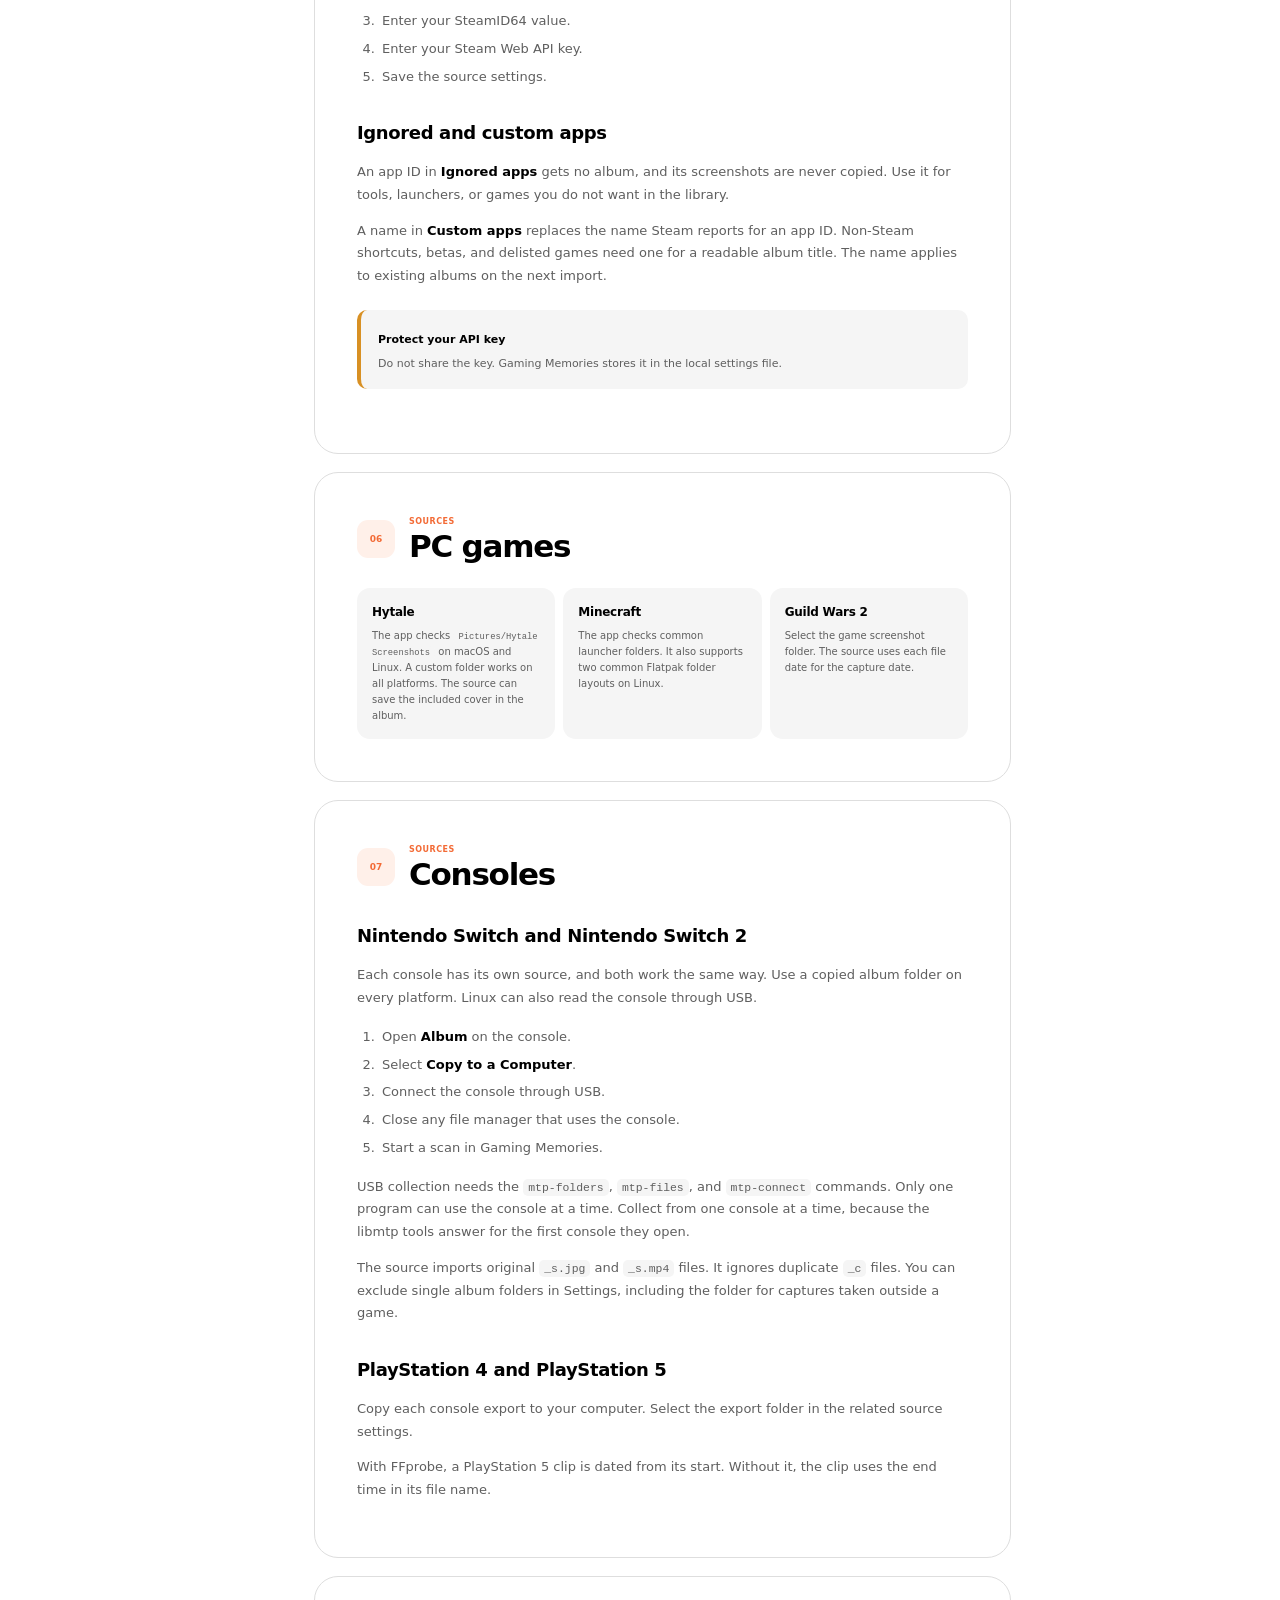
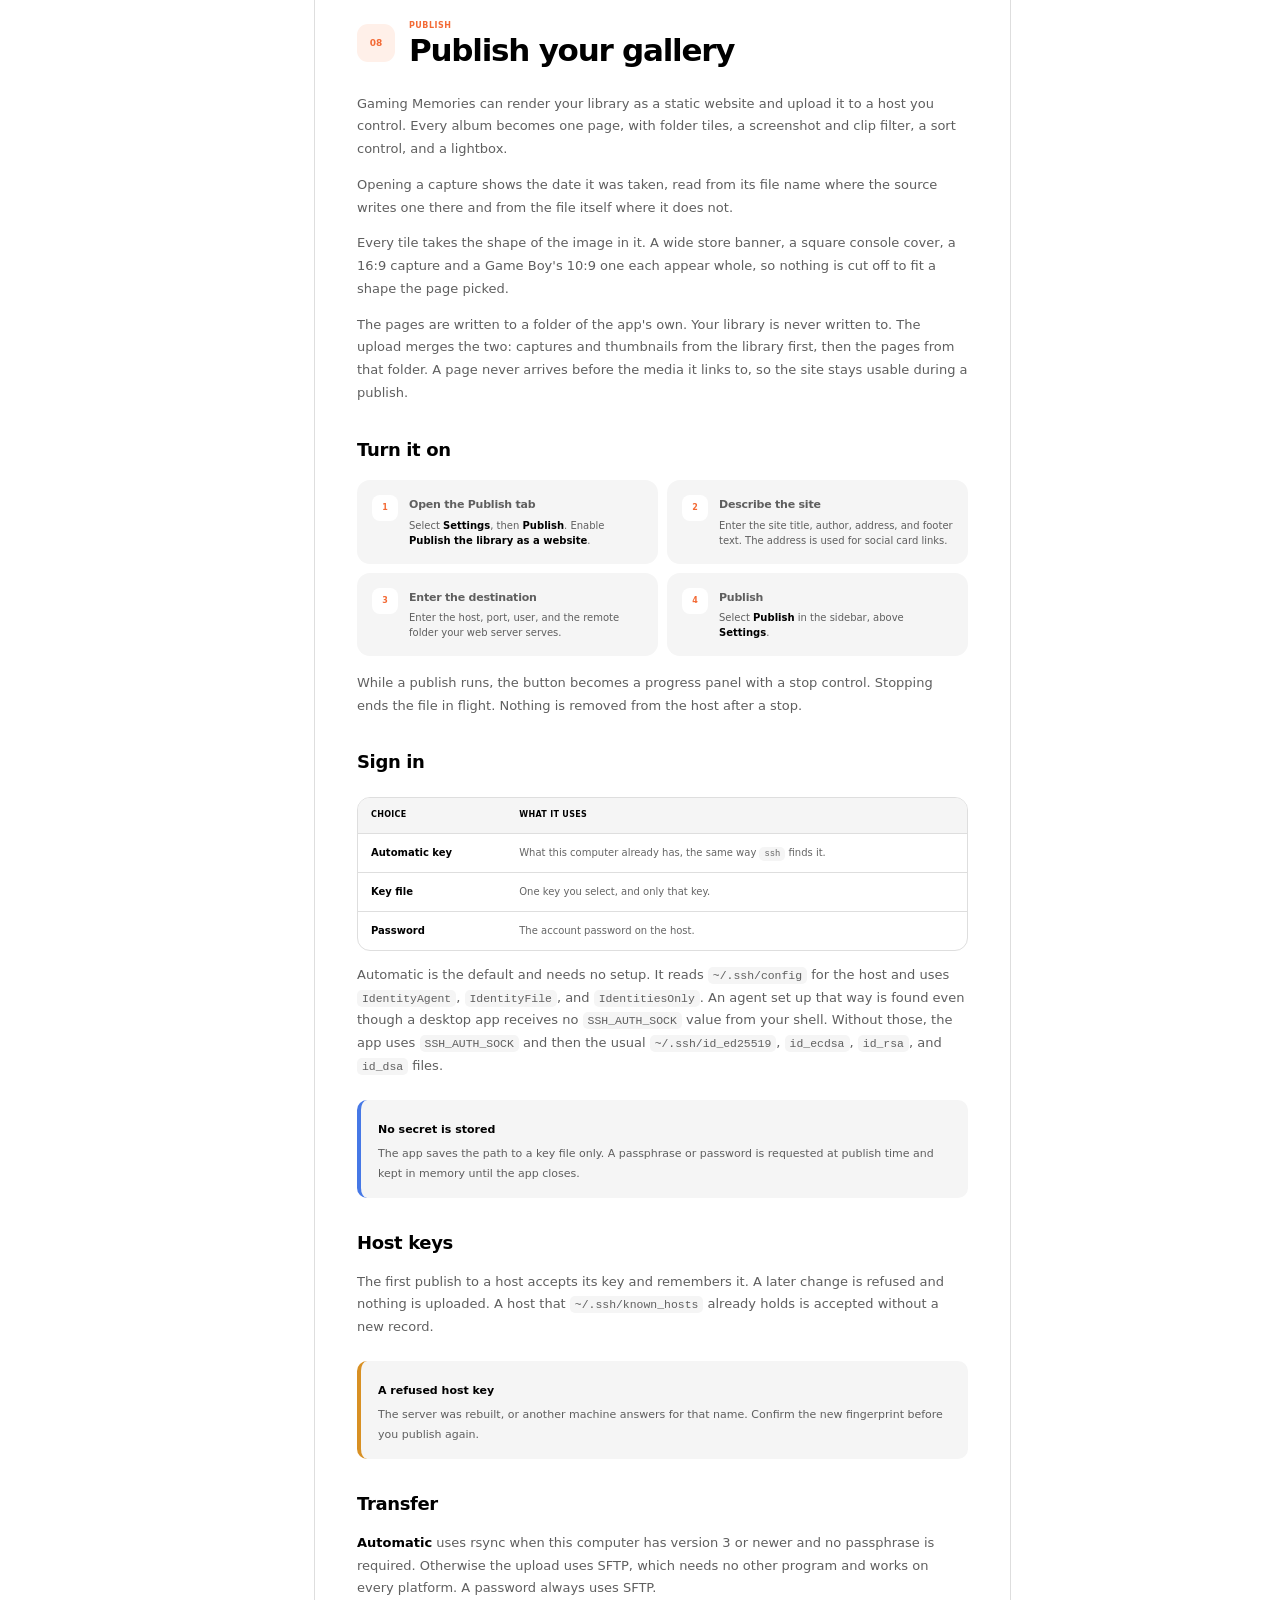
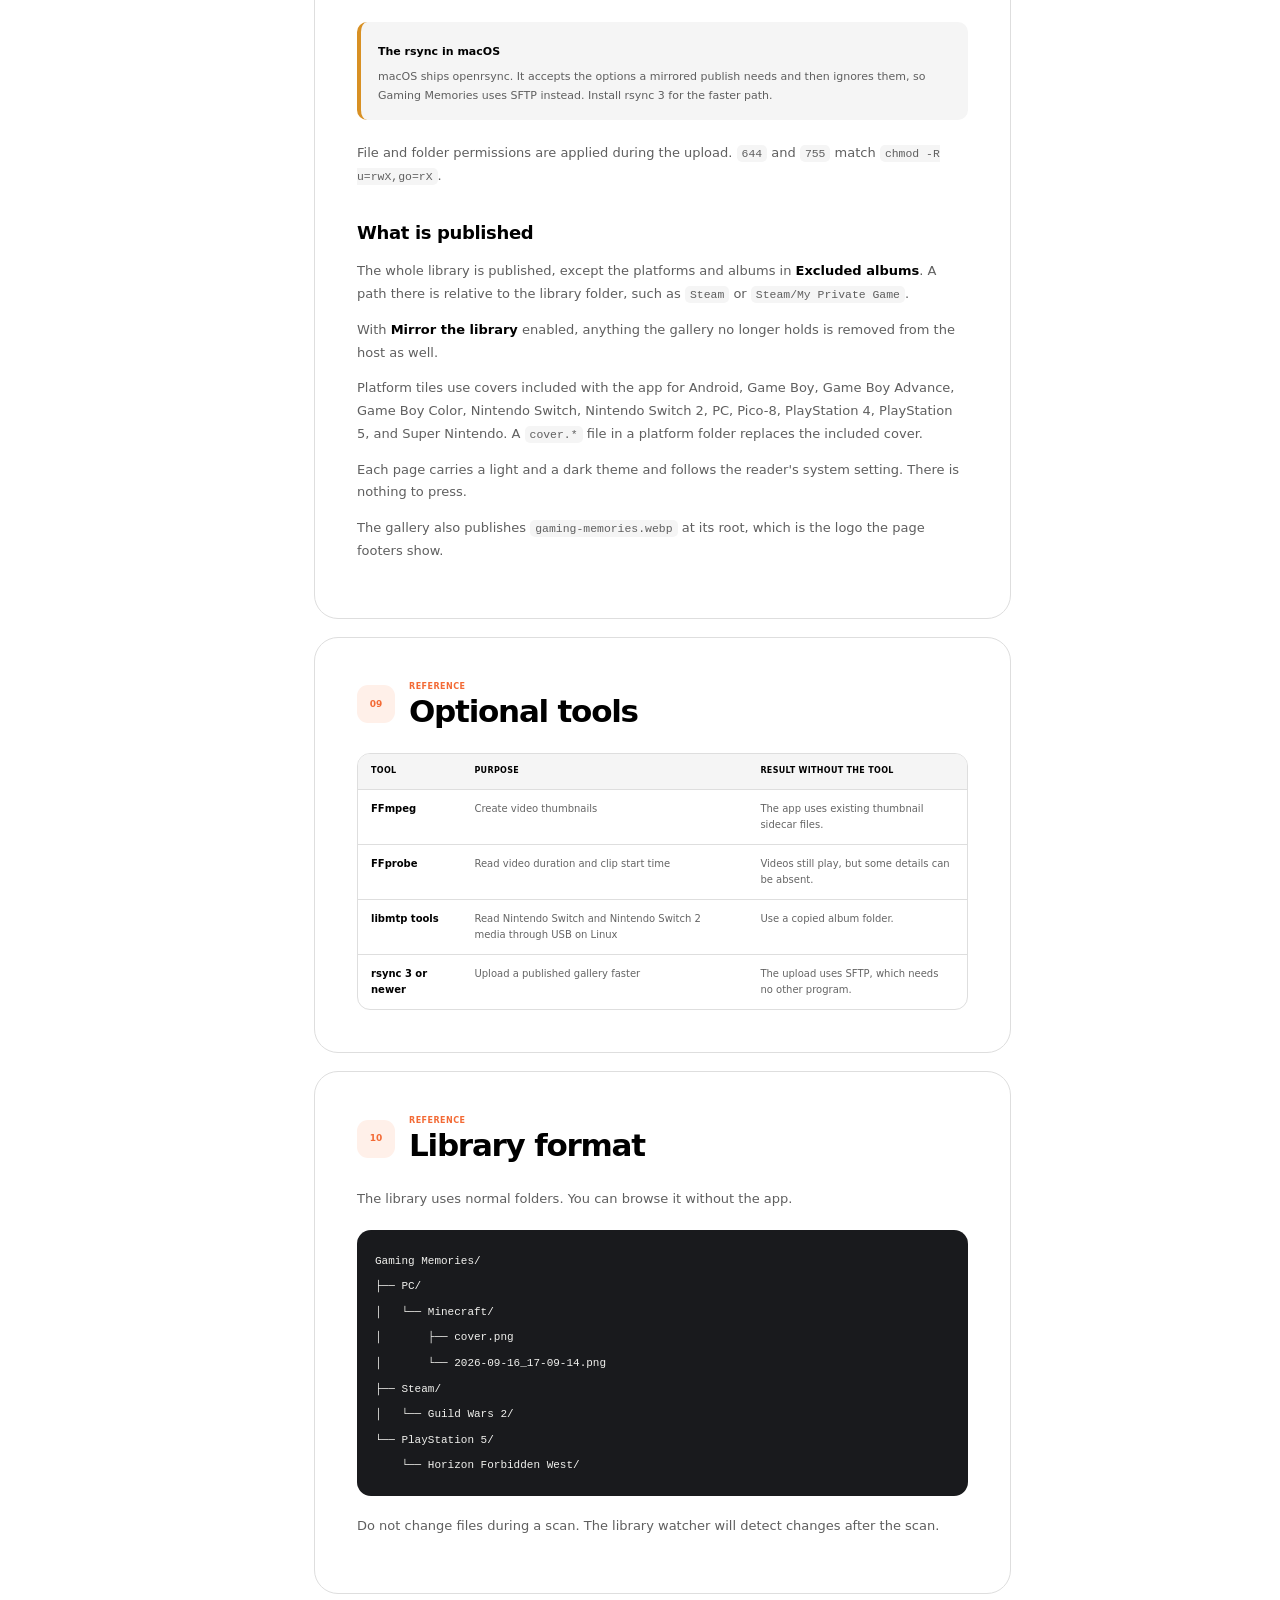
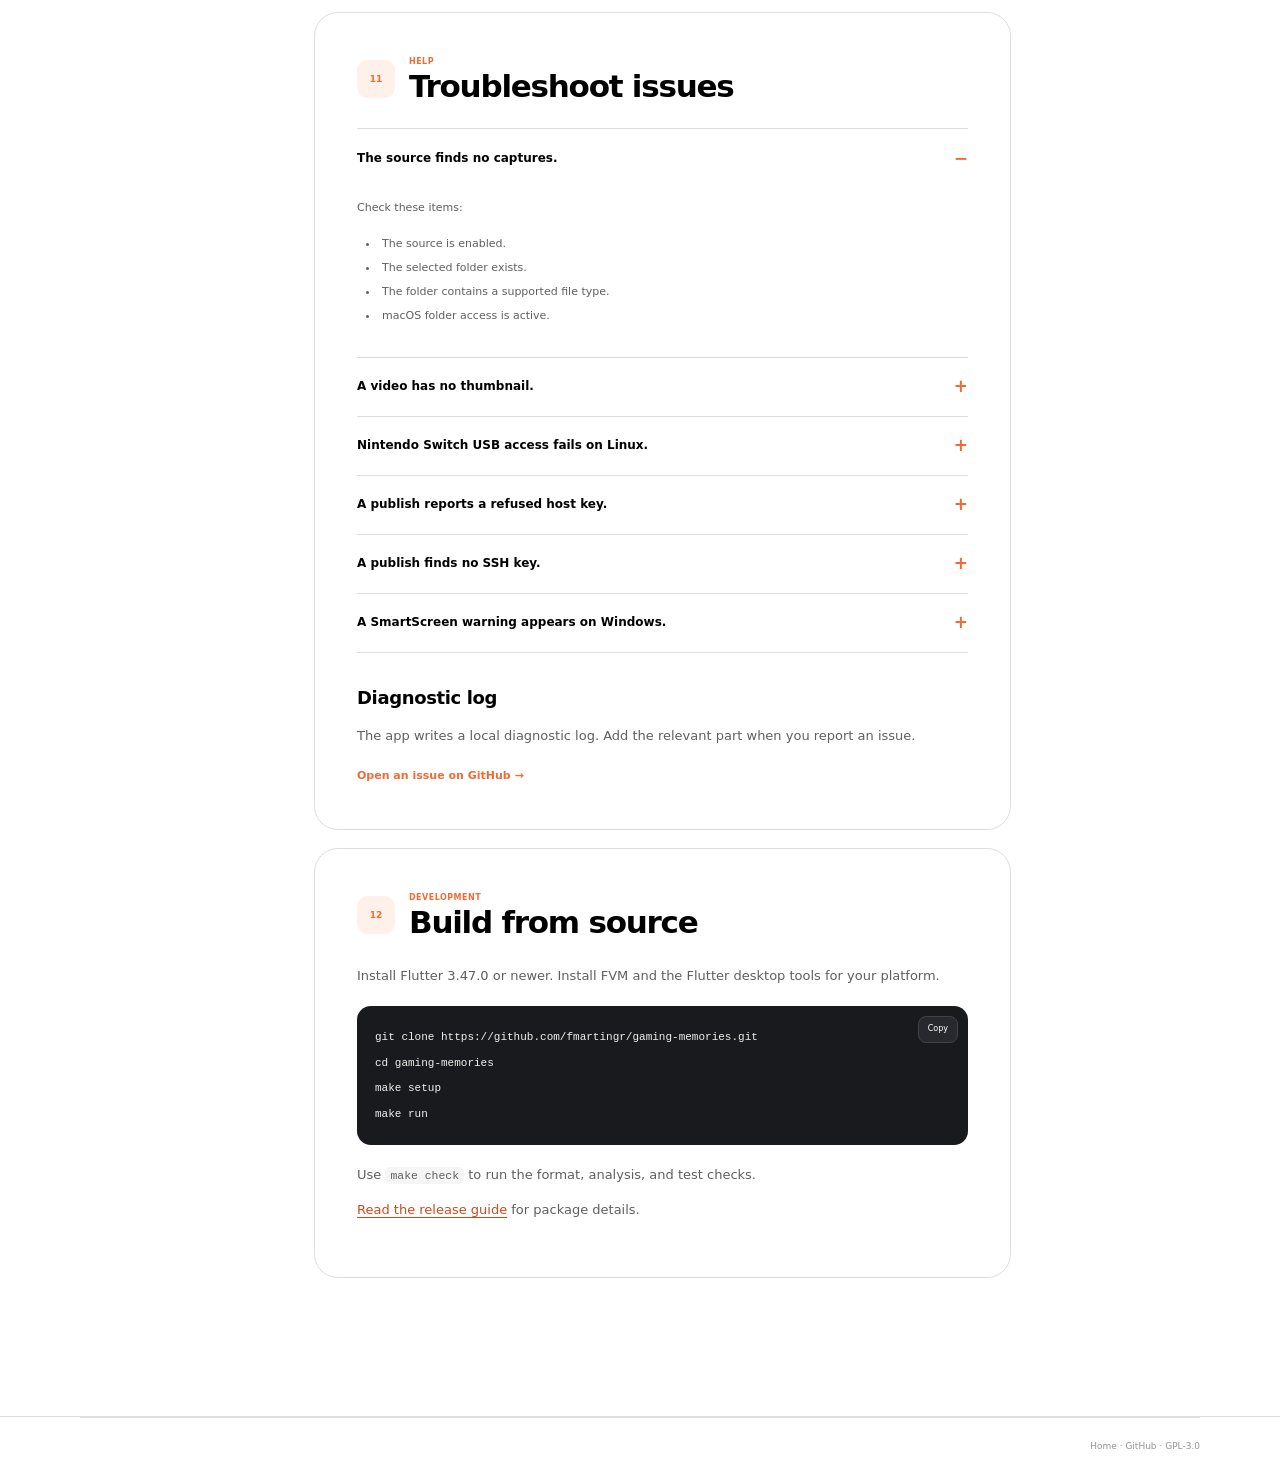
==== commit 4bc0cc93: "Move source details from the README to the documentation" ====
--- a/site/docs.html
+++ b/site/docs.html
@@ -132,6 +132,7 @@
             <li>Review each detected game folder.</li>
             <li>Use a custom folder when automatic detection finds no match.</li>
           </ol>
+          <p>On Windows, Diablo IV screenshots are read from <code>Pictures\Diablo IV</code> and <code>Documents\Diablo IV\Screenshots</code>. On macOS, automatic World of Warcraft detection asks for access to its installation folder.</p>
           <p>The source converts TGA screenshots to PNG. JPG and PNG screenshots keep the date from their file name.</p>
         </section>
 
@@ -139,8 +140,10 @@
           <div class="doc-heading"><span>05</span><div><p class="kicker">Sources</p><h2>Steam</h2></div></div>
           <h3>Local screenshots</h3>
           <p>Steam can find the local <code>userdata</code> folder. You can also select that folder yourself.</p>
+          <h3>Steam Web API key</h3>
+          <p>Every Steam import needs a <a href="https://steamcommunity.com/dev/apikey">Steam Web API key</a>. Without it, albums keep their numeric app ID as a name and no online screenshot is imported.</p>
           <h3>Online gallery</h3>
-          <p>The online gallery requires a Steam Web API key and a SteamID64 value.</p>
+          <p>The online gallery also requires a SteamID64 value.</p>
           <ol>
             <li>Open the Steam source in <strong>Settings</strong>.</li>
             <li>Enable <strong>Online gallery</strong>.</li>
@@ -148,13 +151,16 @@
             <li>Enter your Steam Web API key.</li>
             <li>Save the source settings.</li>
           </ol>
+          <h3>Ignored and custom apps</h3>
+          <p>An app ID in <strong>Ignored apps</strong> gets no album, and its screenshots are never copied. Use it for tools, launchers, or games you do not want in the library.</p>
+          <p>A name in <strong>Custom apps</strong> replaces the name Steam reports for an app ID. Non-Steam shortcuts, betas, and delisted games need one for a readable album title. The name applies to existing albums on the next import.</p>
           <div class="doc-callout warning"><b>Protect your API key</b><p>Do not share the key. Gaming Memories stores it in the local settings file.</p></div>
         </section>
 
         <section id="pc-games">
           <div class="doc-heading"><span>06</span><div><p class="kicker">Sources</p><h2>PC games</h2></div></div>
           <div class="reference-grid">
-            <article><h3>Hytale</h3><p>The app checks <code>Pictures/Hytale Screenshots</code> on macOS and Linux. A custom folder works on all platforms.</p></article>
+            <article><h3>Hytale</h3><p>The app checks <code>Pictures/Hytale Screenshots</code> on macOS and Linux. A custom folder works on all platforms. The source can save the included cover in the album.</p></article>
             <article><h3>Minecraft</h3><p>The app checks common launcher folders. It also supports two common Flatpak folder layouts on Linux.</p></article>
             <article><h3>Guild Wars 2</h3><p>Select the game screenshot folder. The source uses each file date for the capture date.</p></article>
           </div>
@@ -171,10 +177,11 @@
             <li>Close any file manager that uses the console.</li>
             <li>Start a scan in Gaming Memories.</li>
           </ol>
-          <p>The source imports original <code>_s.jpg</code> and <code>_s.mp4</code> files. It ignores duplicate <code>_c</code> files.</p>
+          <p>USB collection needs the <code>mtp-folders</code>, <code>mtp-files</code>, and <code>mtp-connect</code> commands. Only one program can use the console at a time. Collect from one console at a time, because the libmtp tools answer for the first console they open.</p>
+          <p>The source imports original <code>_s.jpg</code> and <code>_s.mp4</code> files. It ignores duplicate <code>_c</code> files. You can exclude single album folders in Settings, including the folder for captures taken outside a game.</p>
           <h3>PlayStation 4 and PlayStation 5</h3>
           <p>Copy each console export to your computer. Select the export folder in the related source settings.</p>
-          <p>FFprobe gives more accurate start dates for PlayStation 5 clips.</p>
+          <p>With FFprobe, a PlayStation 5 clip is dated from its start. Without it, the clip uses the end time in its file name.</p>
         </section>
 
         <section id="publish">
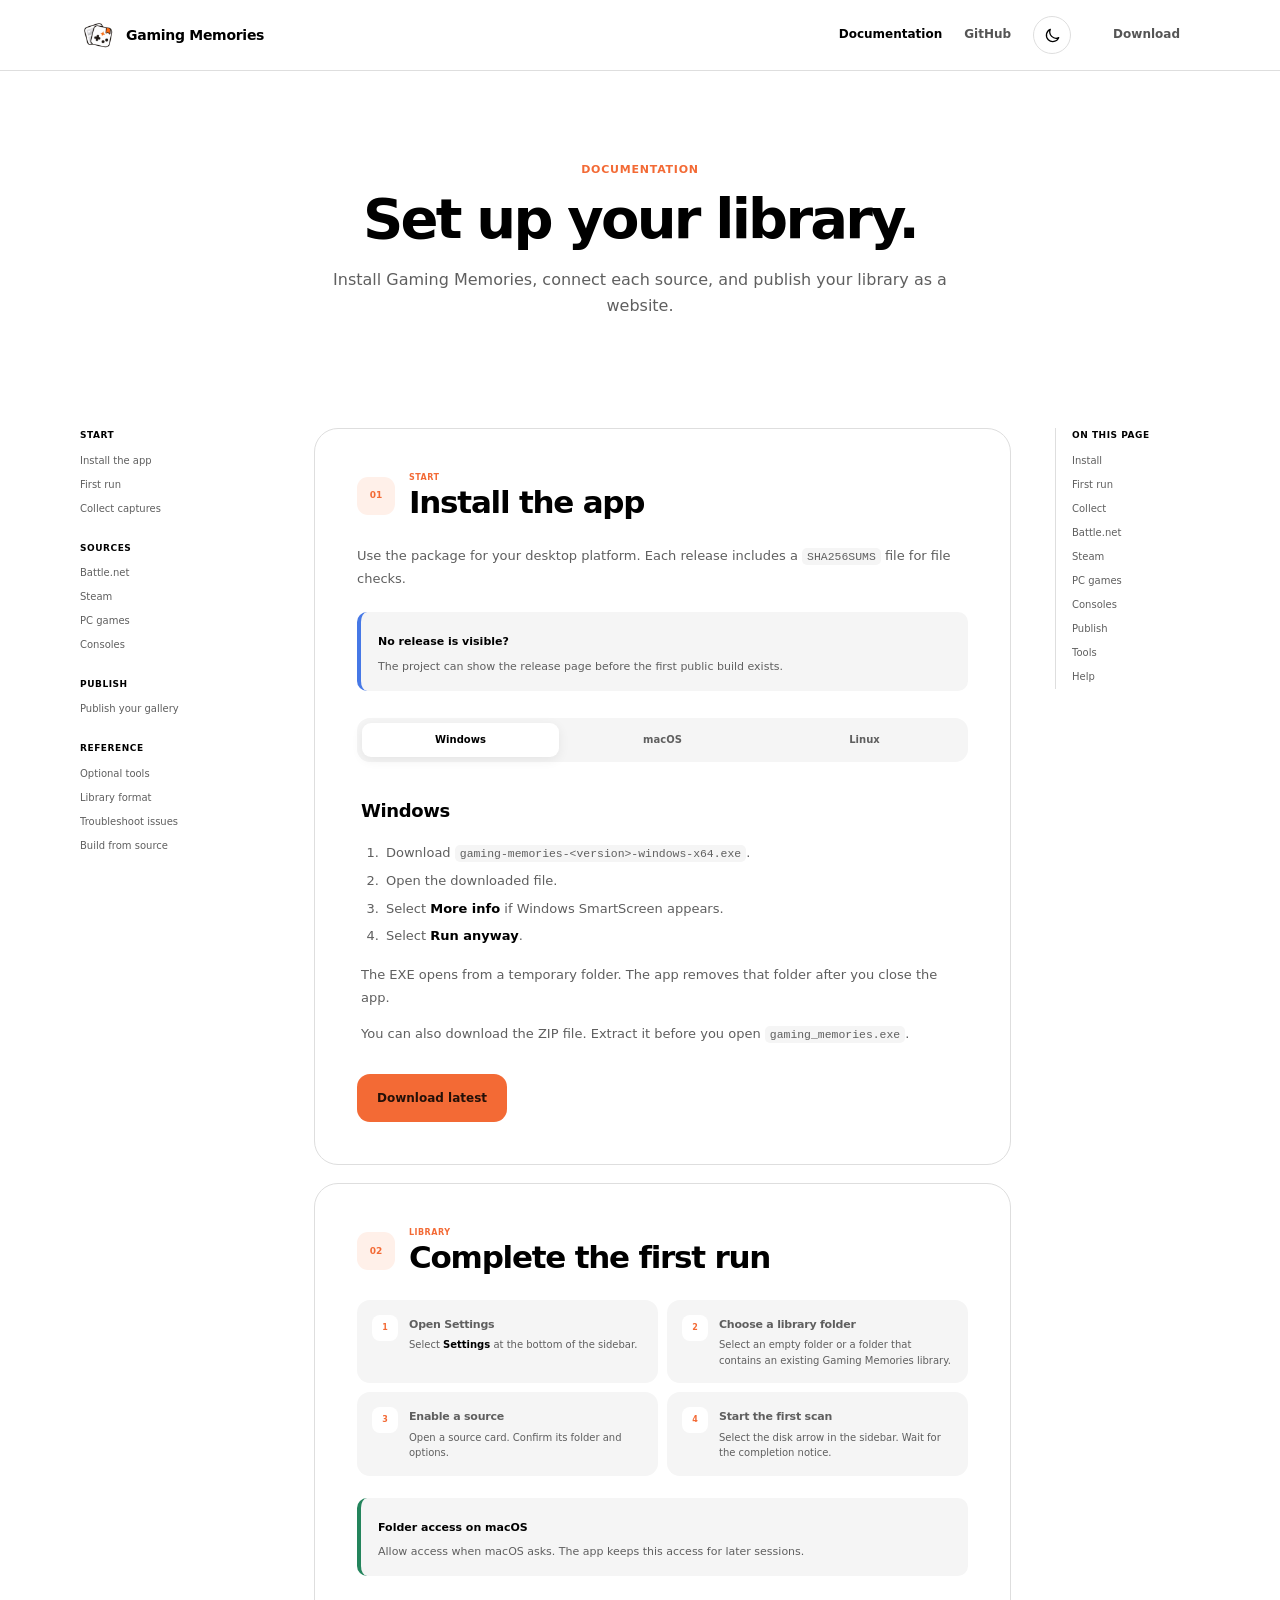
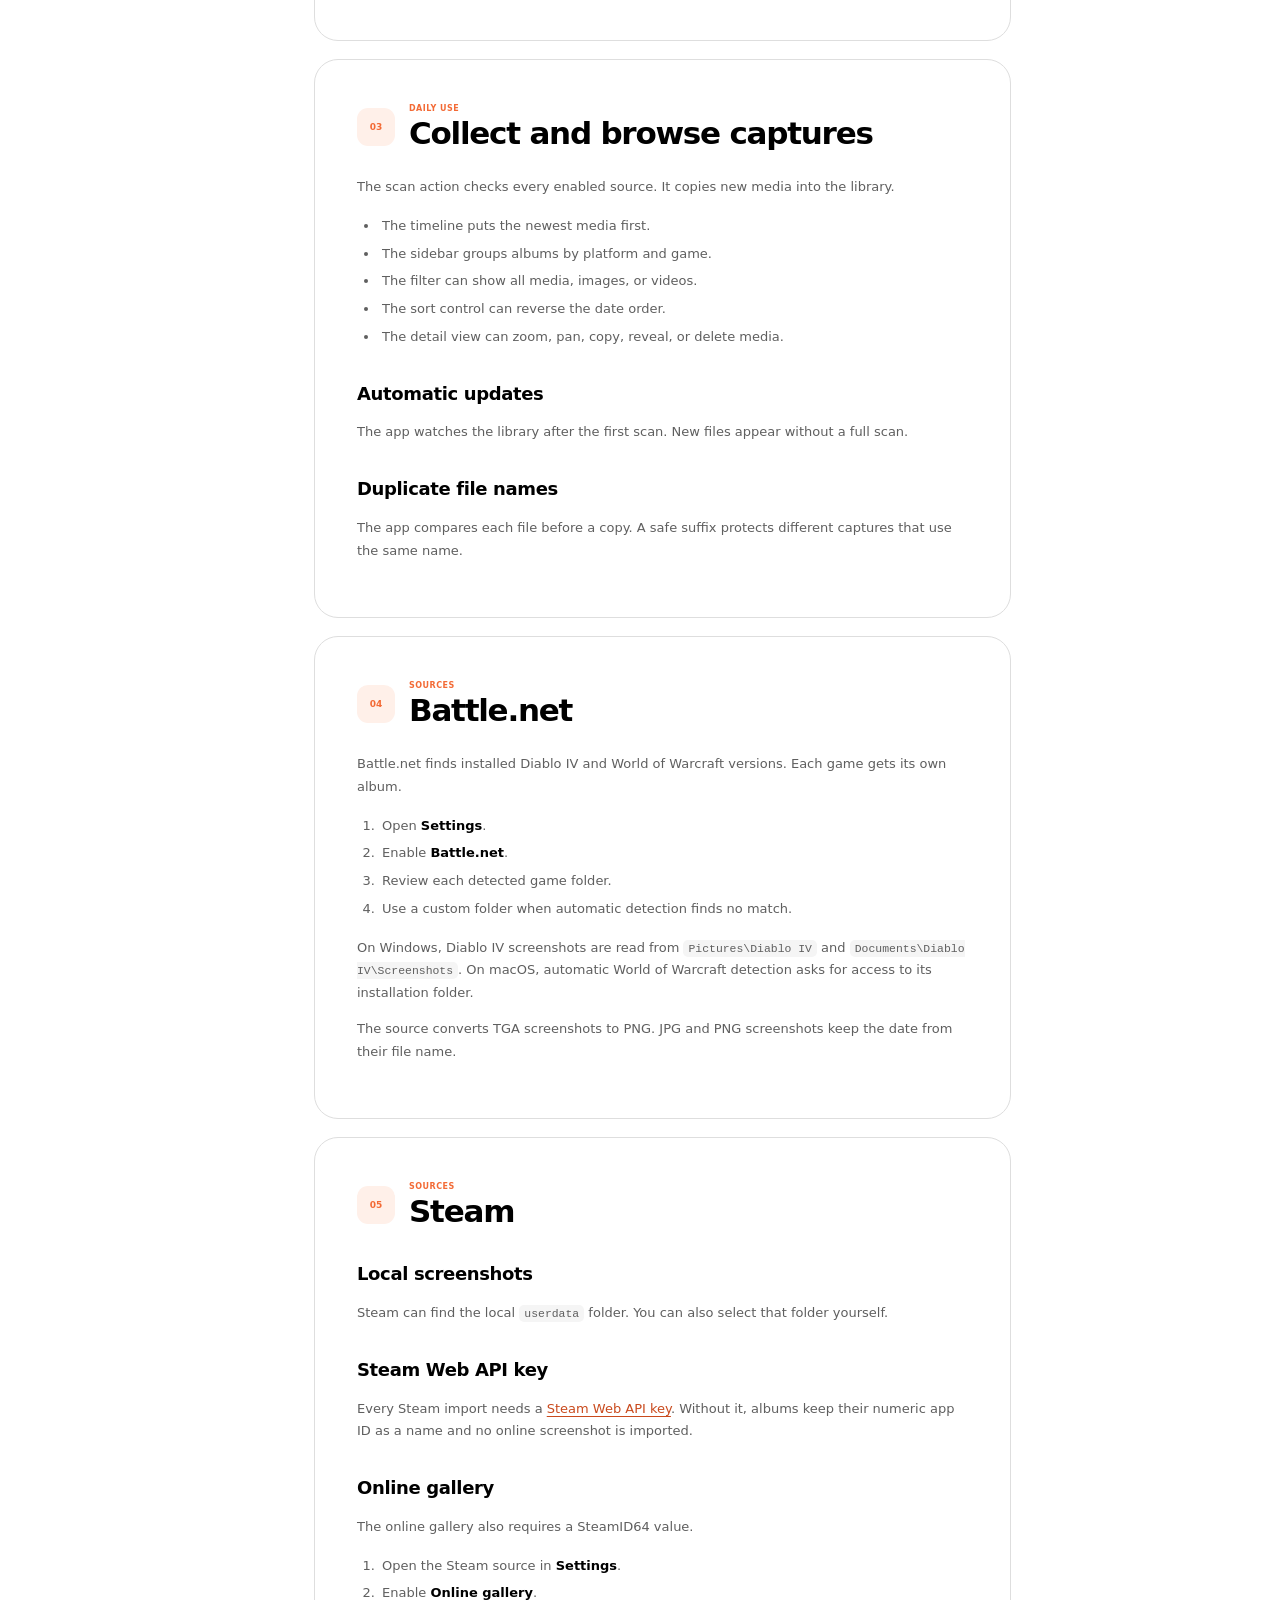
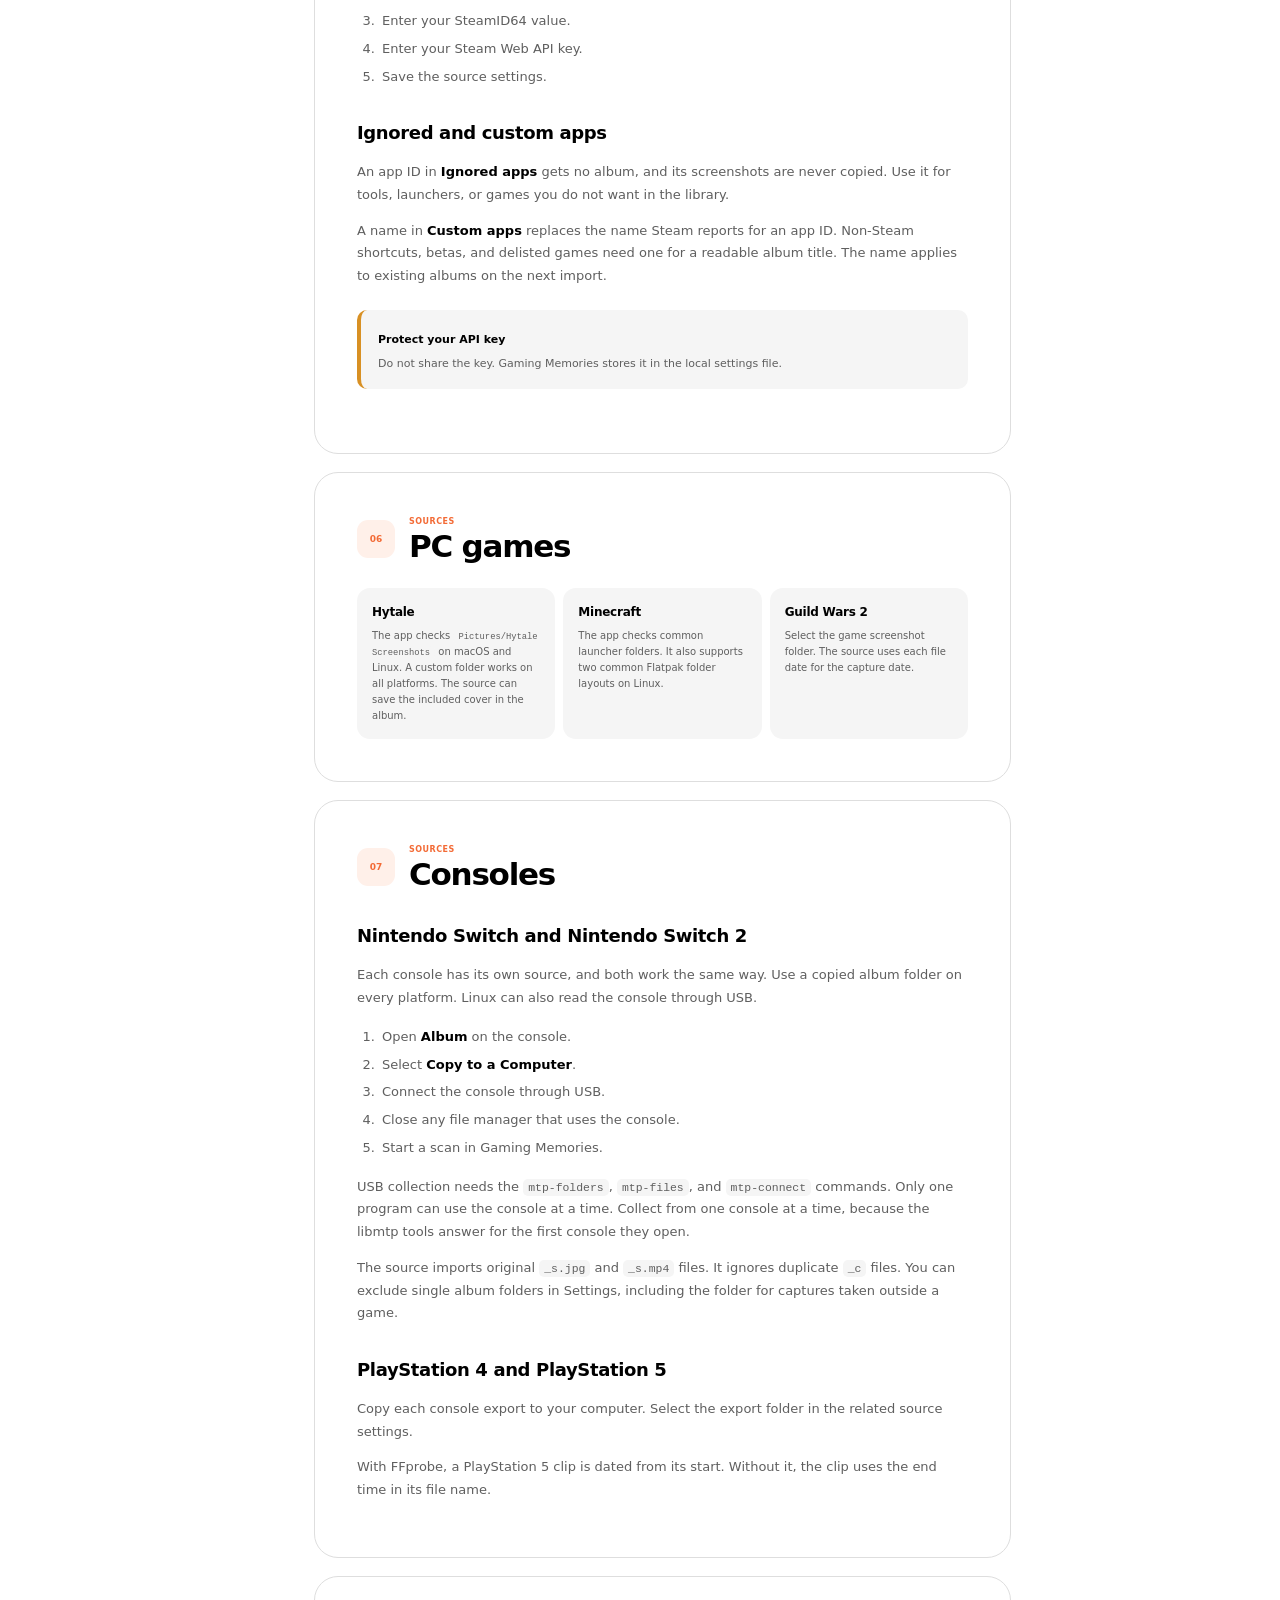
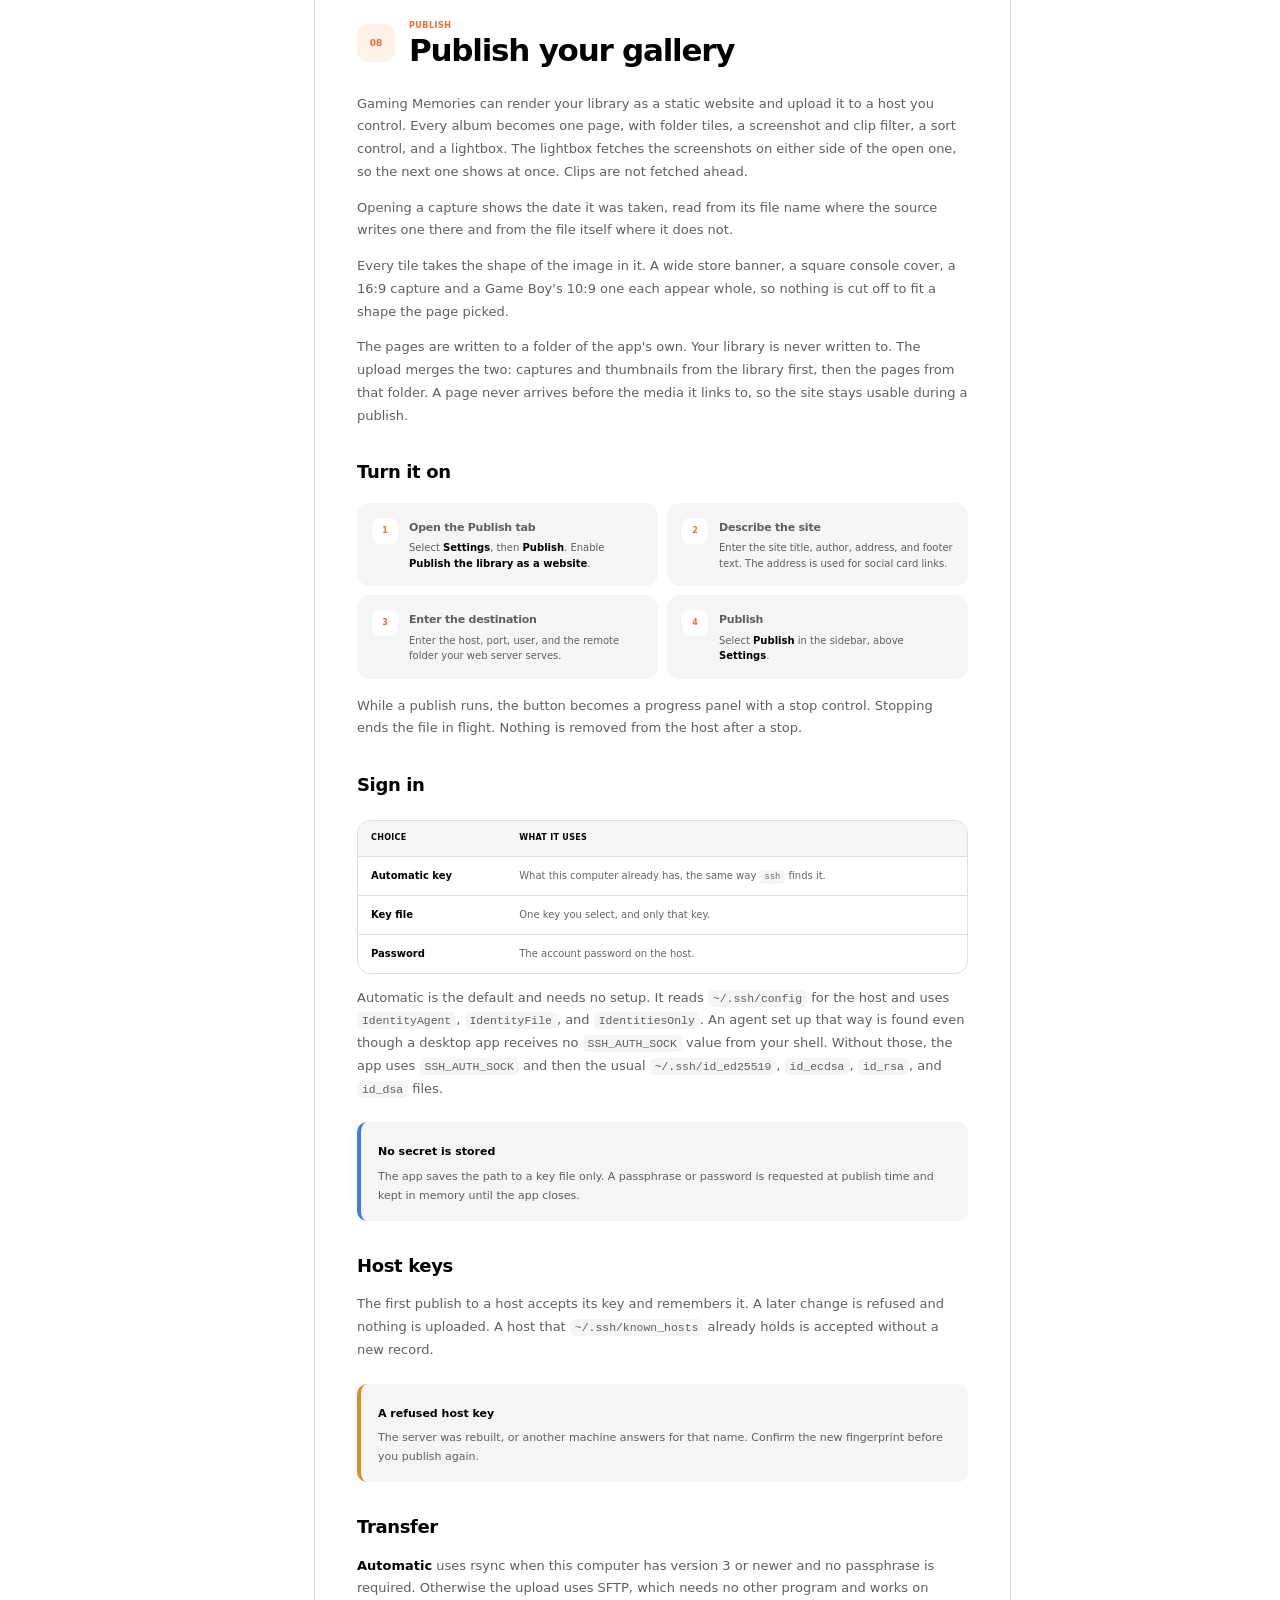
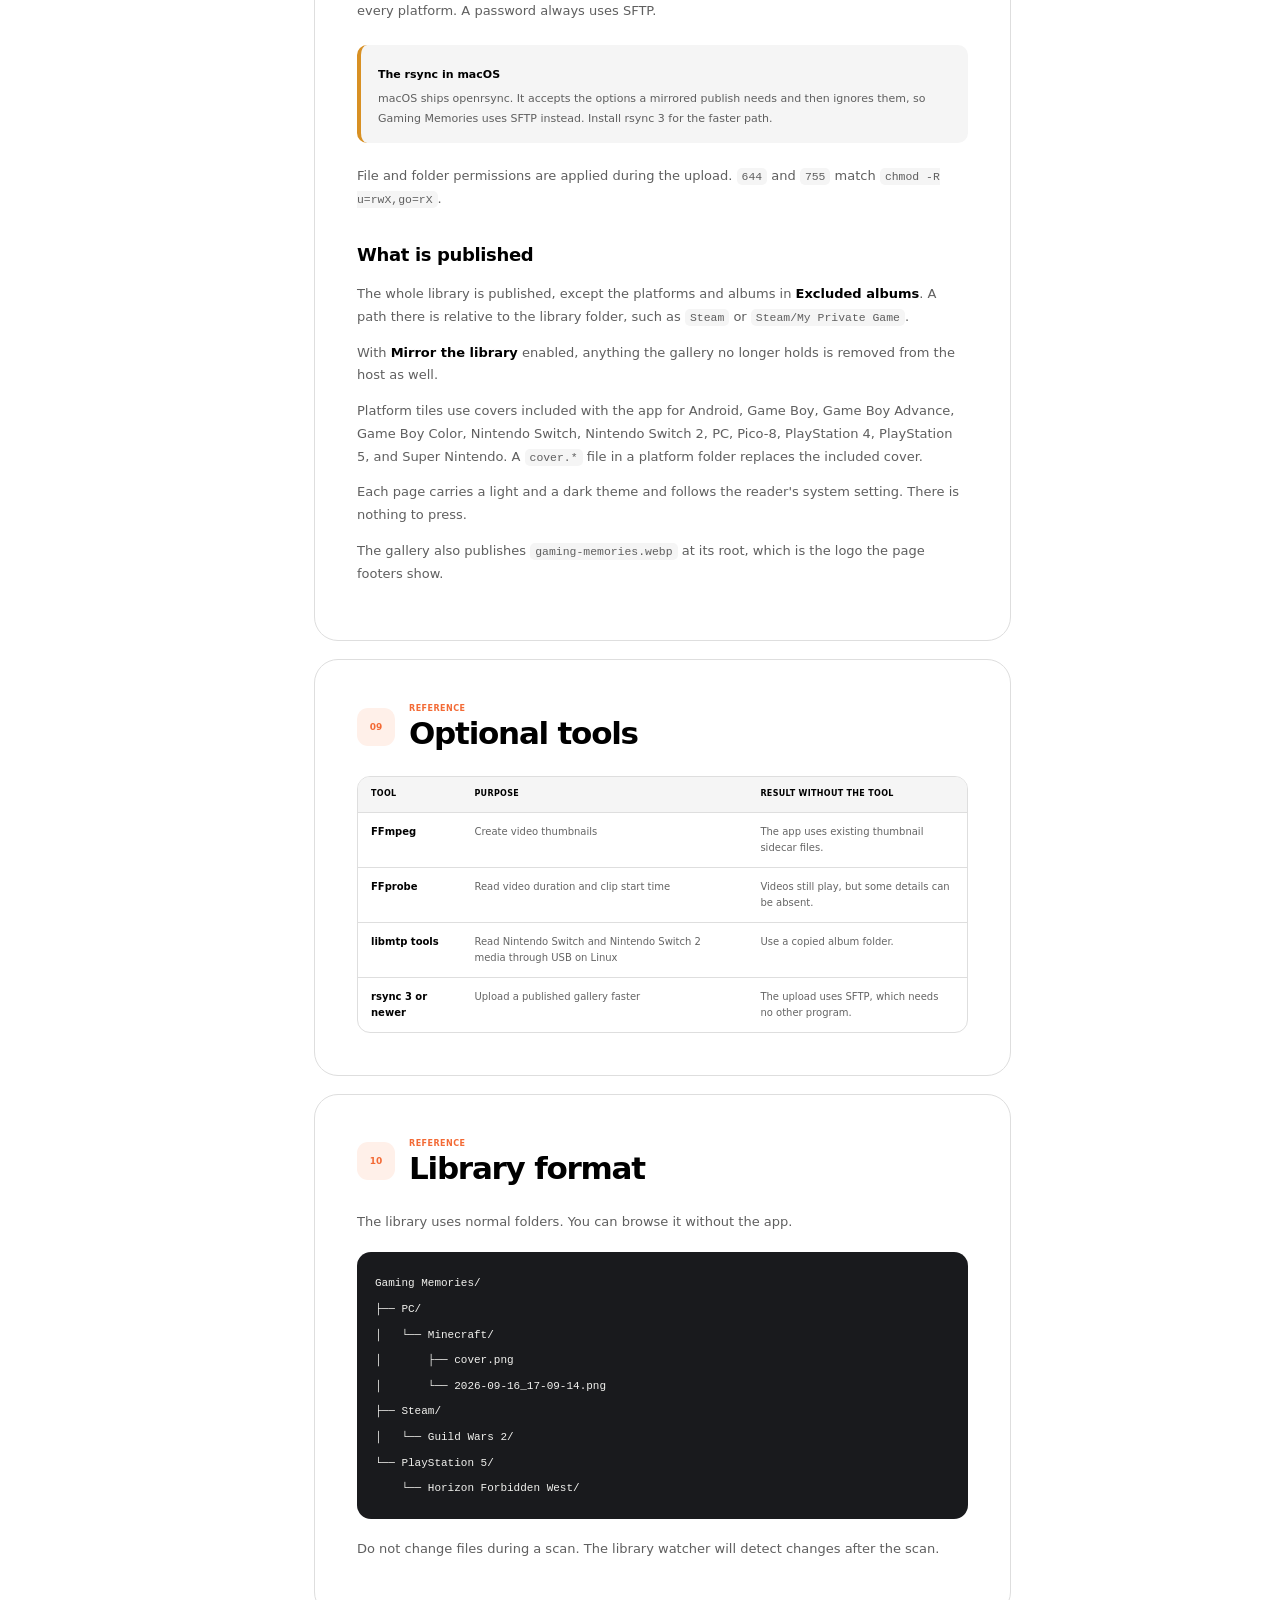
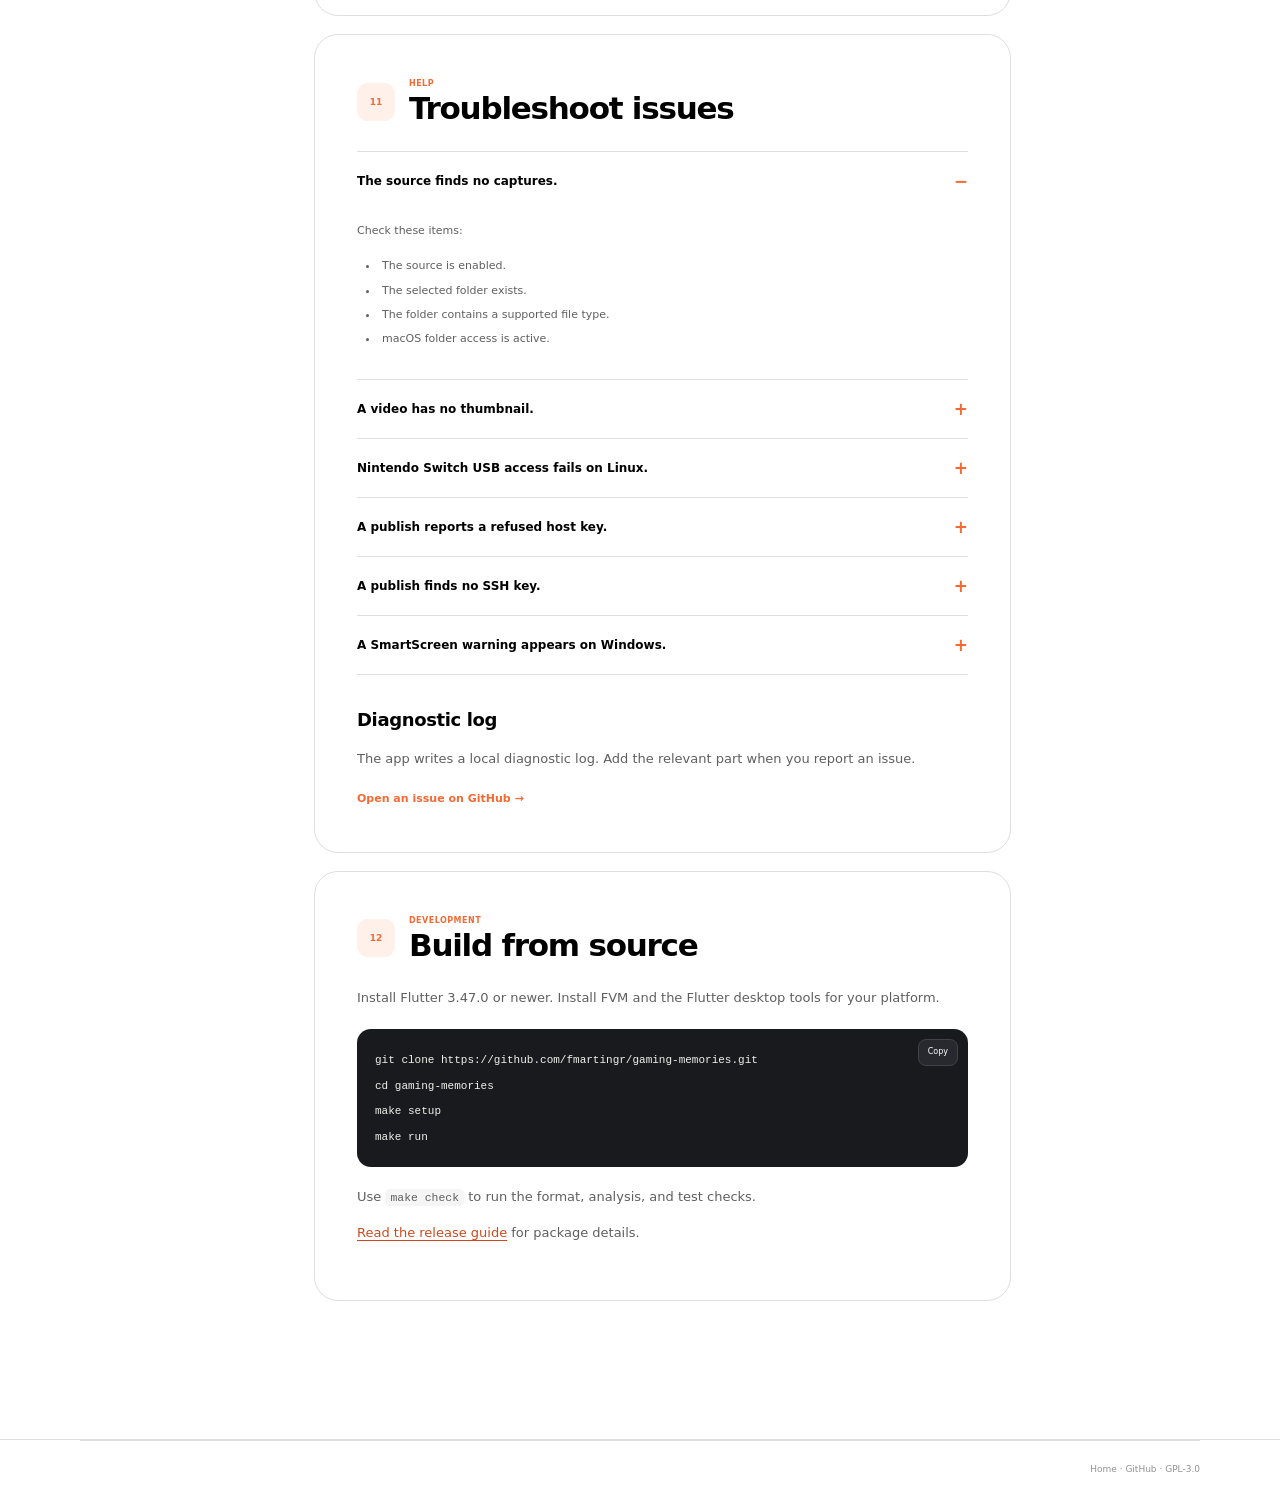
==== commit 836f0f59: "Fetch the neighbouring screenshots in the lightbox Going to the next capture created its image only " ====
--- a/site/docs.html
+++ b/site/docs.html
@@ -186,7 +186,7 @@
 
         <section id="publish">
           <div class="doc-heading"><span>08</span><div><p class="kicker">Publish</p><h2>Publish your gallery</h2></div></div>
-          <p>Gaming Memories can render your library as a static website and upload it to a host you control. Every album becomes one page, with folder tiles, a screenshot and clip filter, a sort control, and a lightbox.</p>
+          <p>Gaming Memories can render your library as a static website and upload it to a host you control. Every album becomes one page, with folder tiles, a screenshot and clip filter, a sort control, and a lightbox. The lightbox fetches the screenshots on either side of the open one, so the next one shows at once. Clips are not fetched ahead.</p>
           <p>Opening a capture shows the date it was taken, read from its file name where the source writes one there and from the file itself where it does not.</p>
           <p>Every tile takes the shape of the image in it. A wide store banner, a square console cover, a 16:9 capture and a Game Boy's 10:9 one each appear whole, so nothing is cut off to fit a shape the page picked.</p>
           <p>The pages are written to a folder of the app's own. Your library is never written to. The upload merges the two: captures and thumbnails from the library first, then the pages from that folder. A page never arrives before the media it links to, so the site stays usable during a publish.</p>
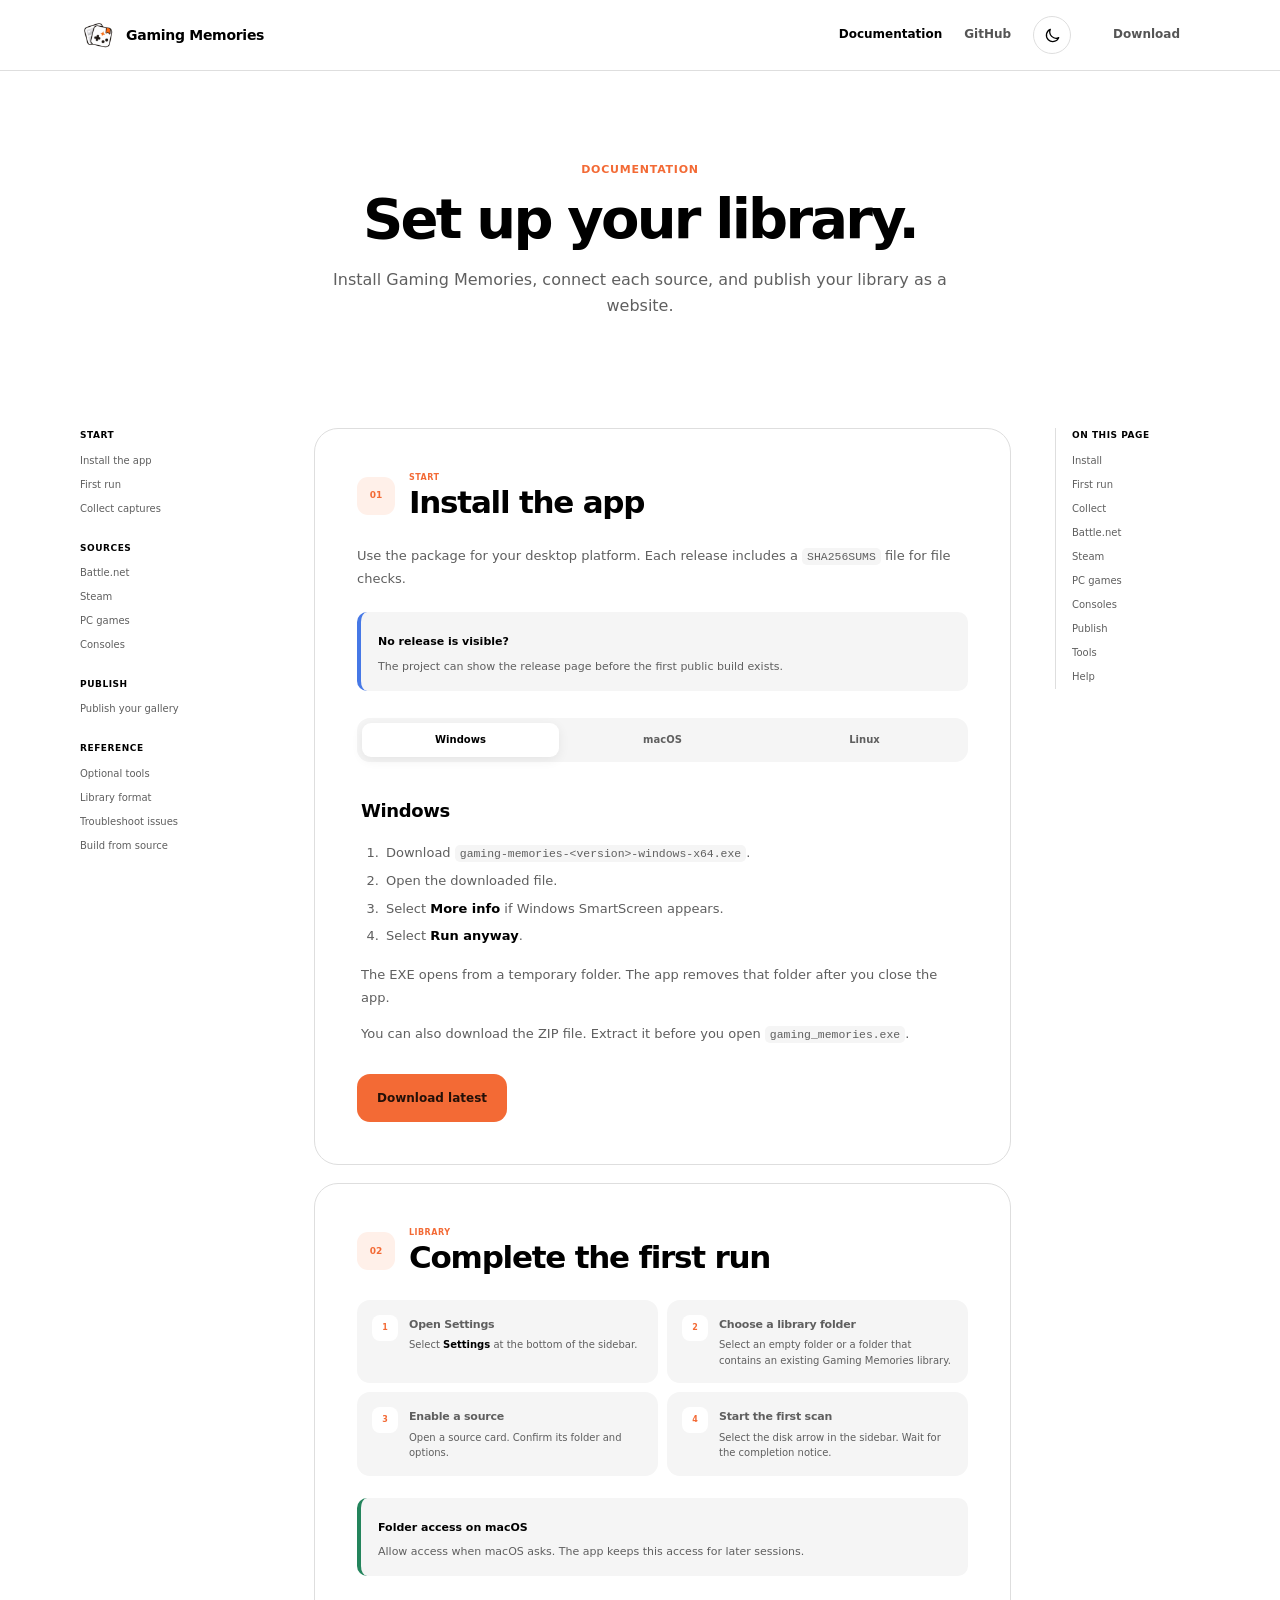
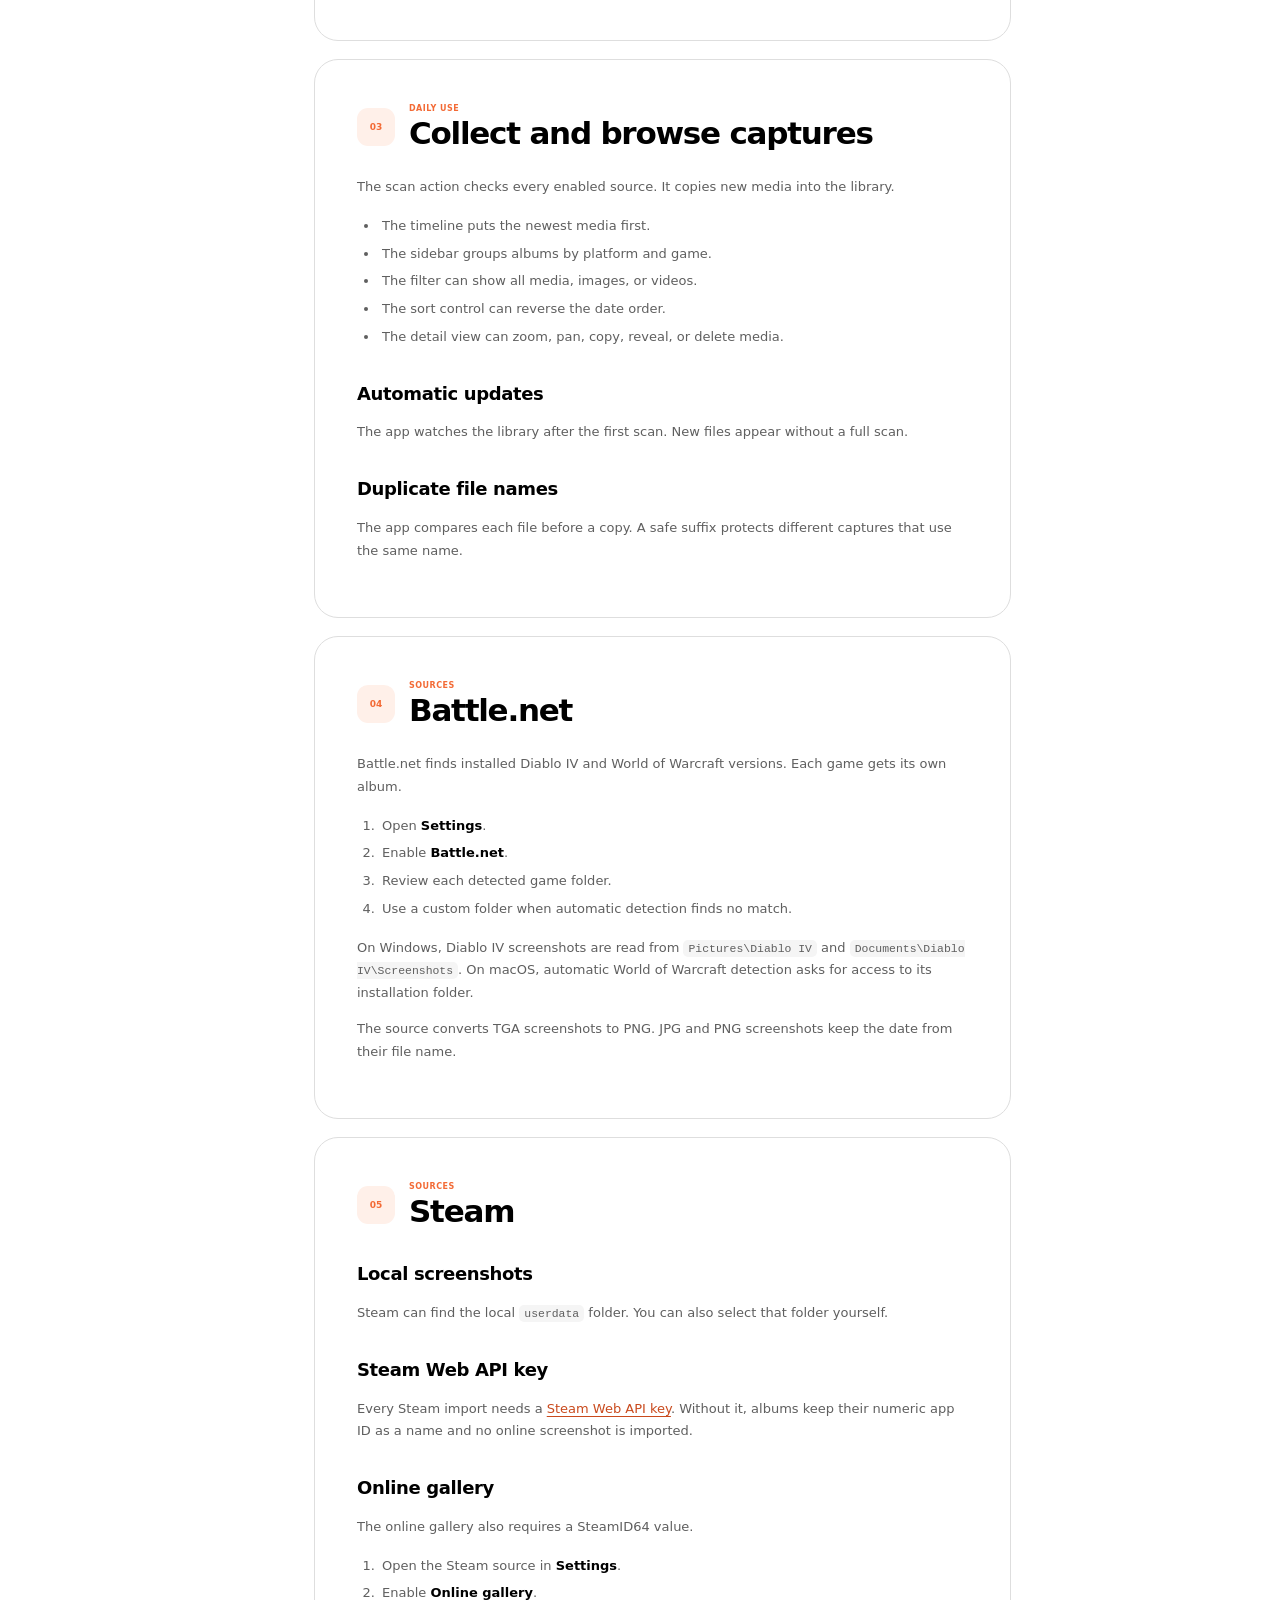
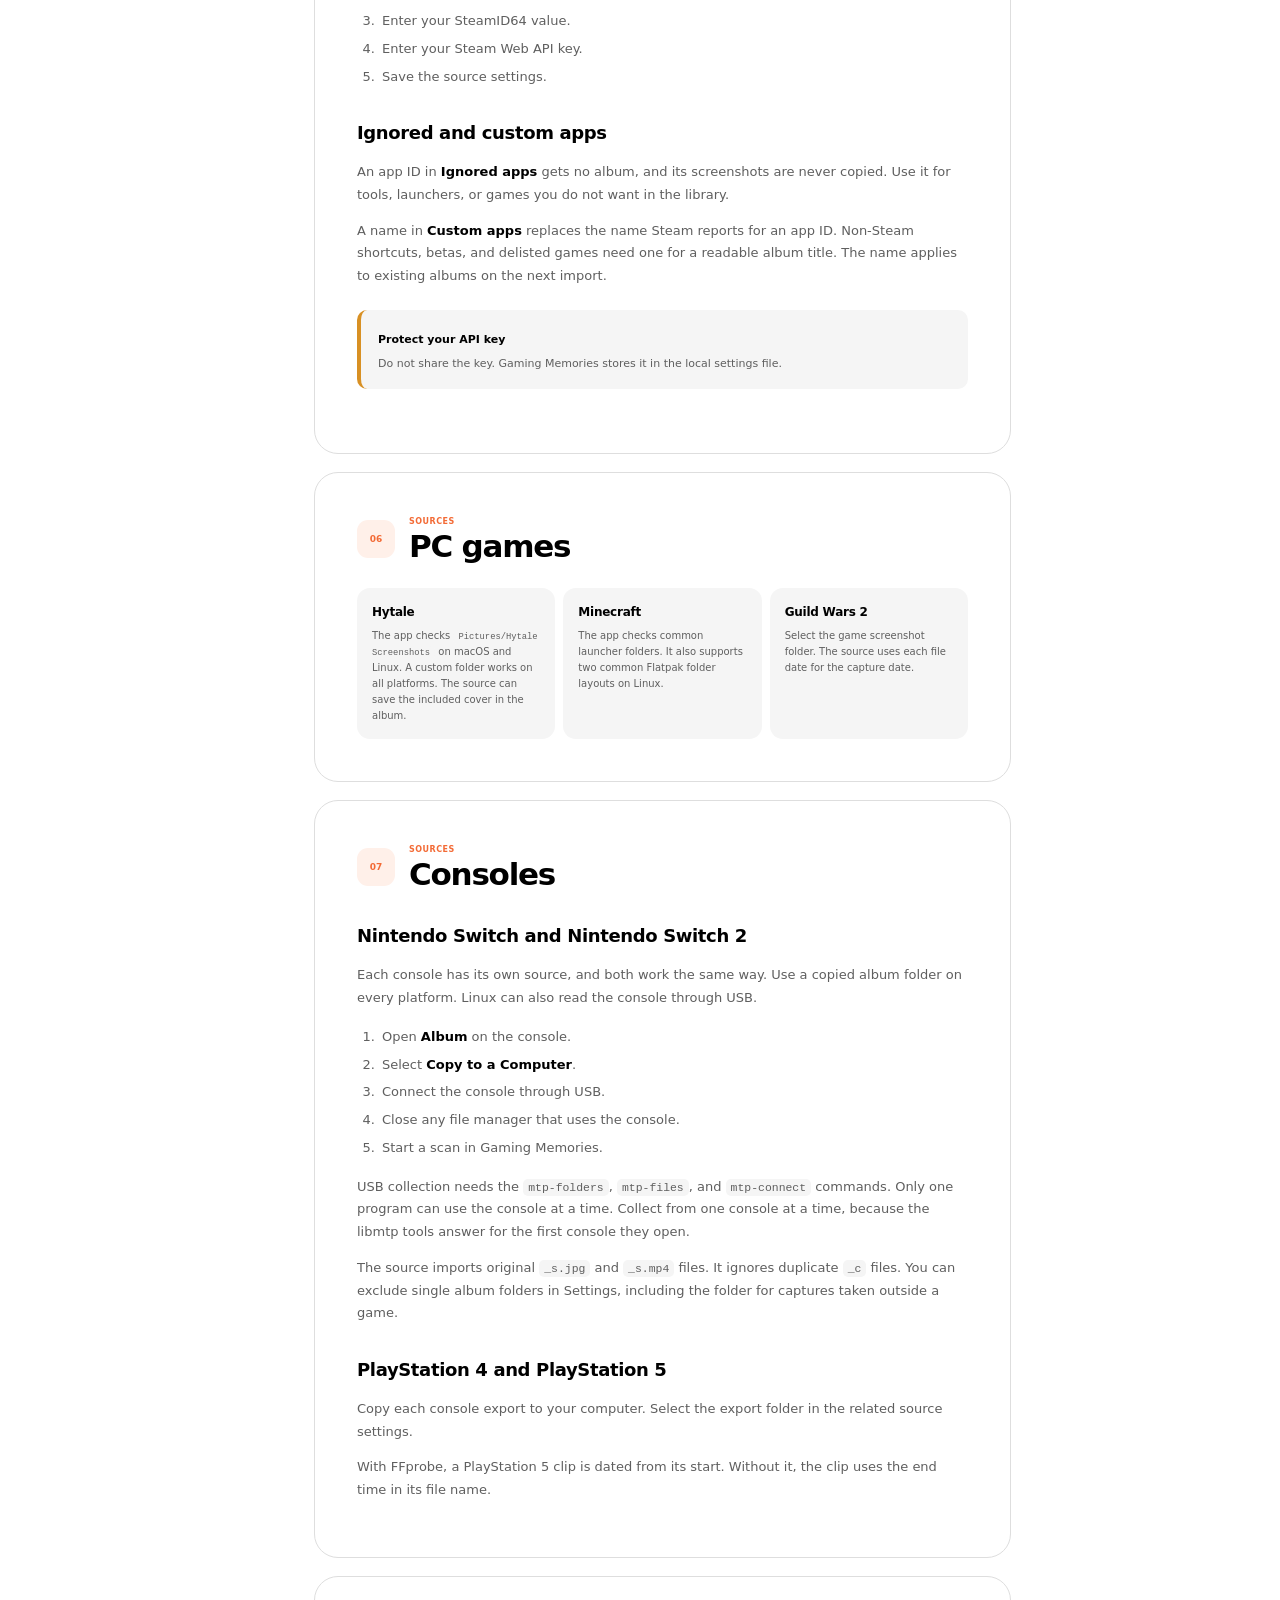
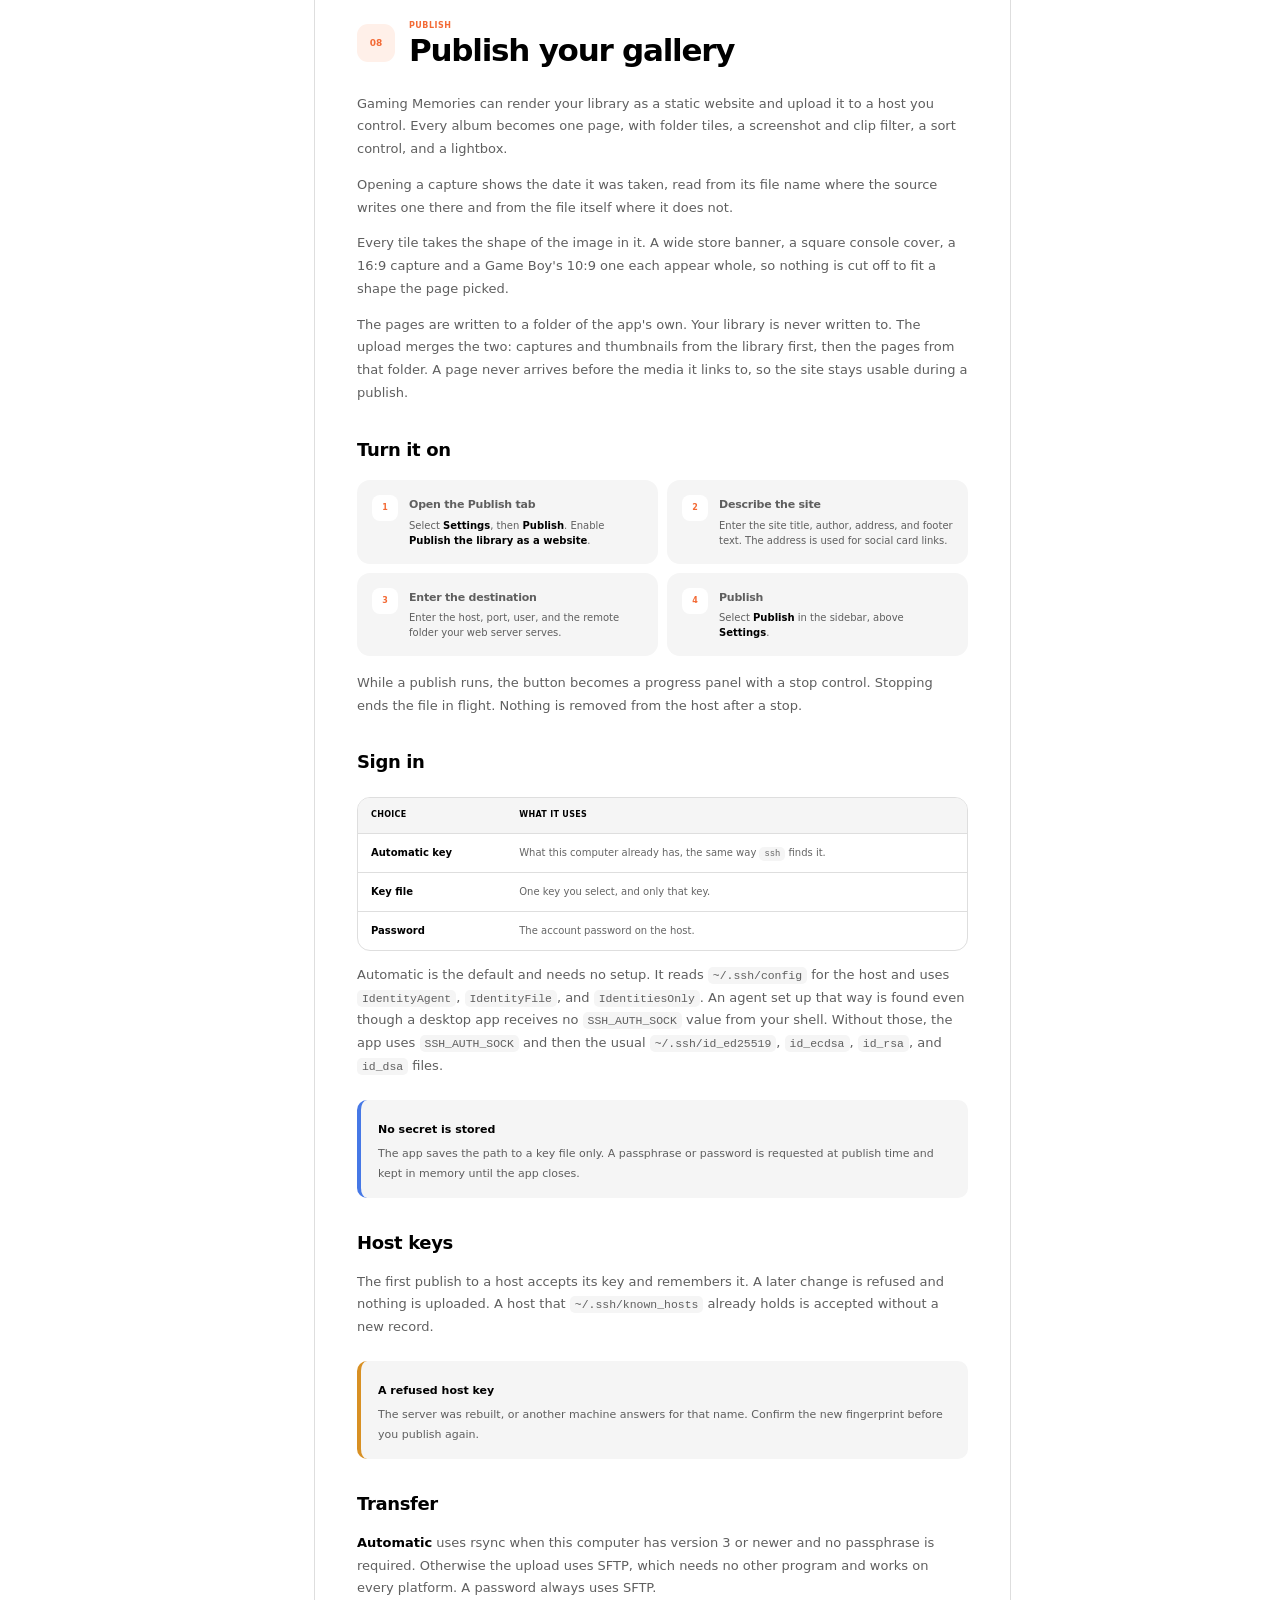
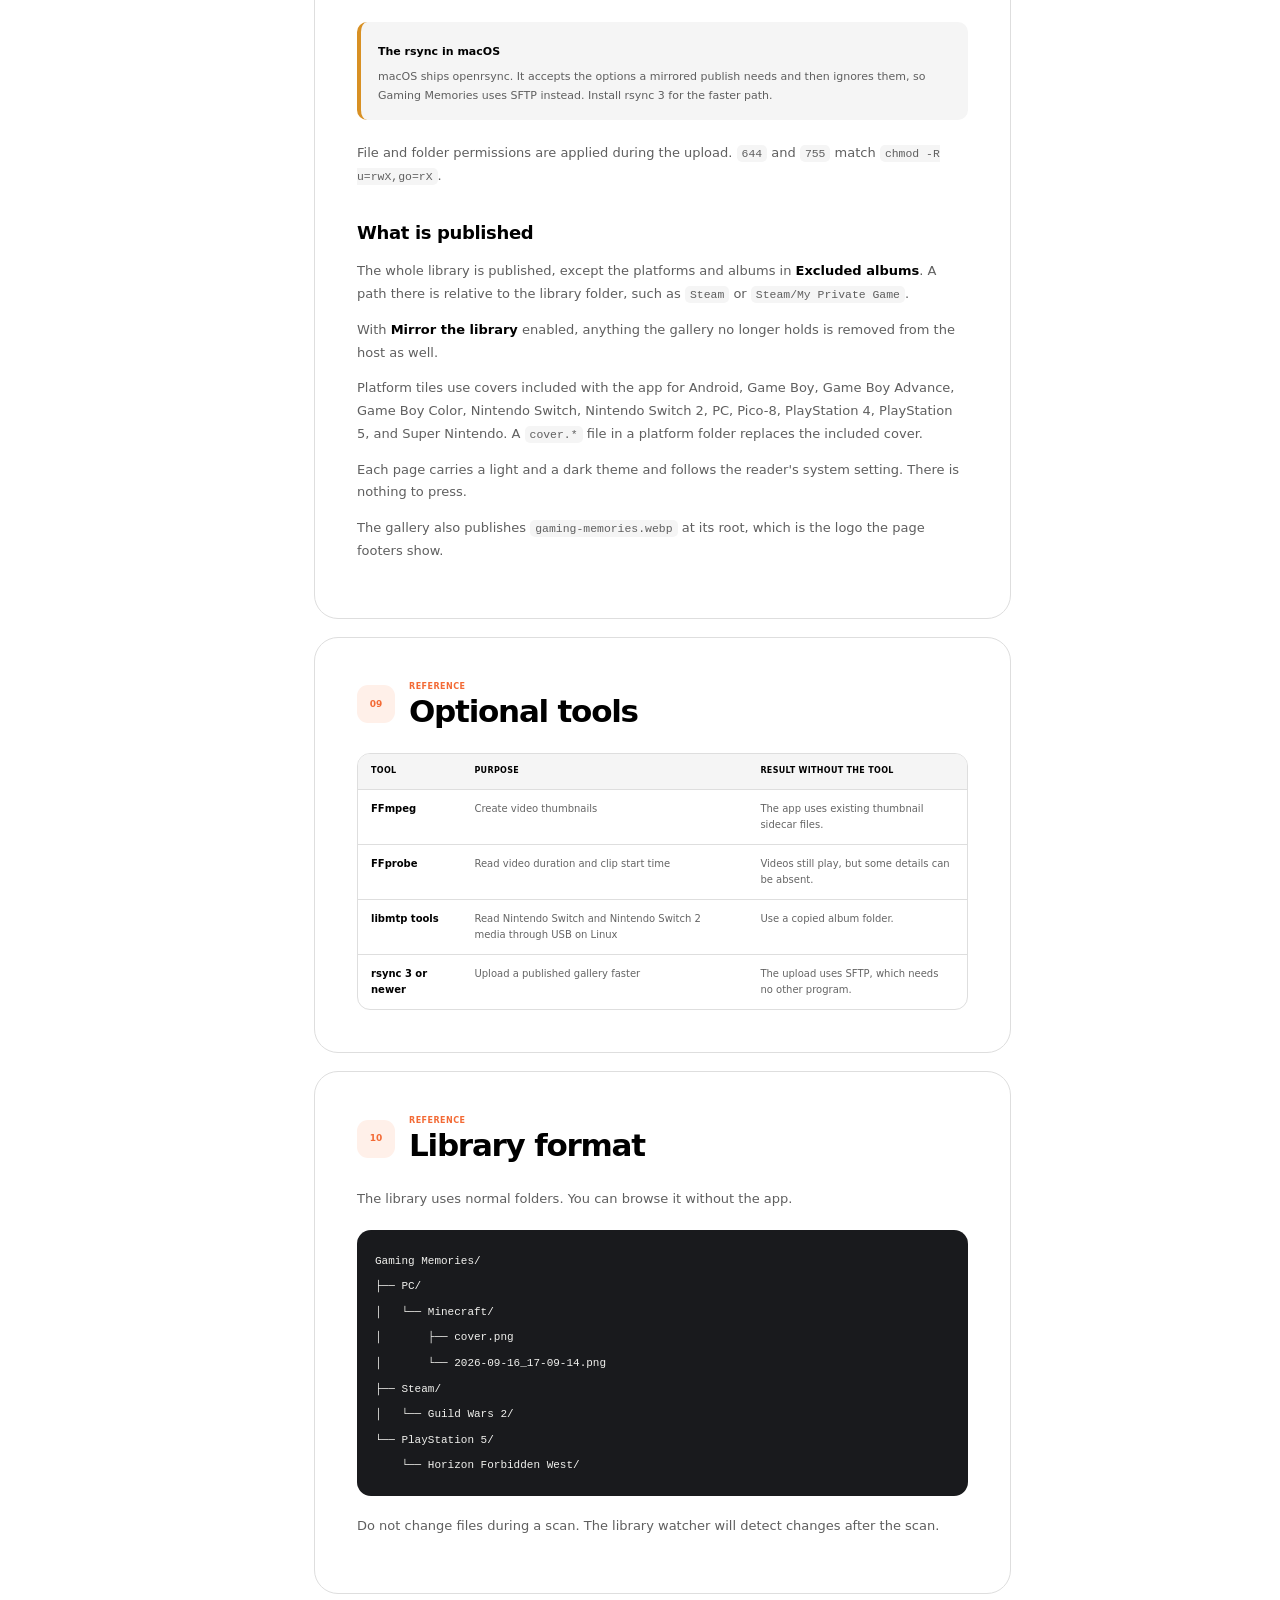
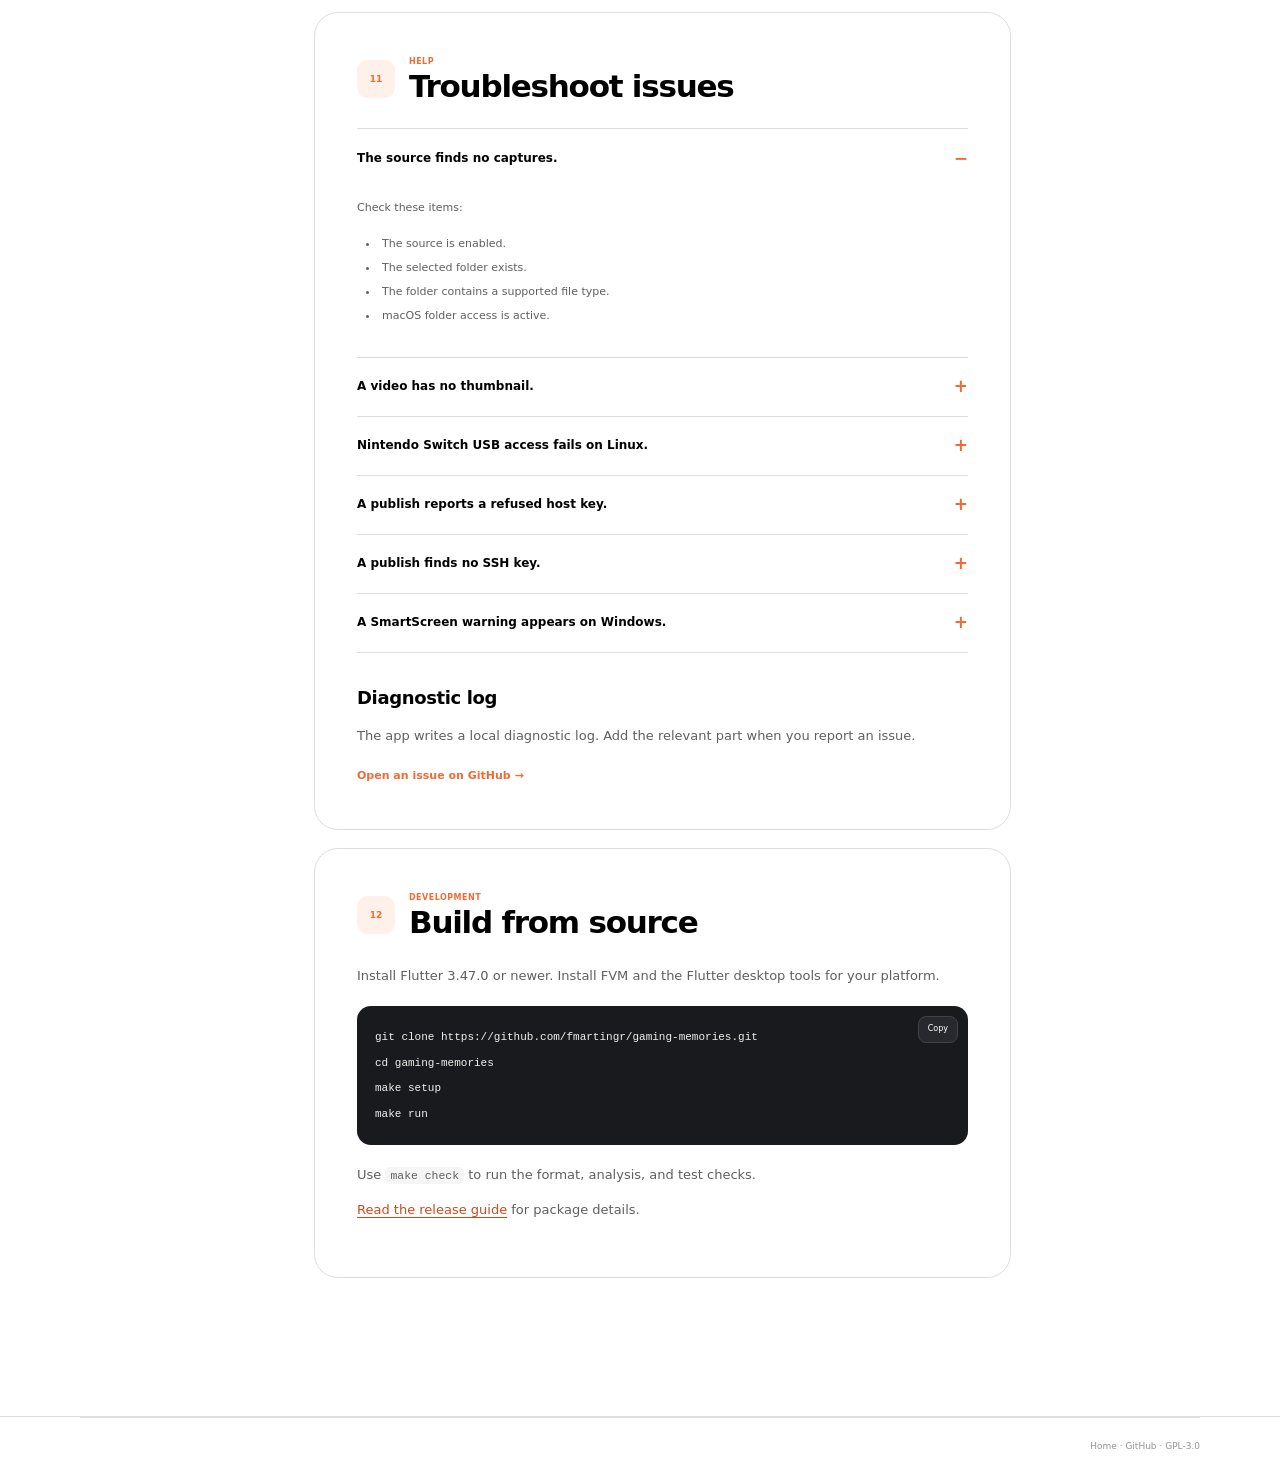
==== commit c997d2a5: "Update site/docs.html" ====
--- a/site/docs.html
+++ b/site/docs.html
@@ -186,7 +186,7 @@
 
         <section id="publish">
           <div class="doc-heading"><span>08</span><div><p class="kicker">Publish</p><h2>Publish your gallery</h2></div></div>
-          <p>Gaming Memories can render your library as a static website and upload it to a host you control. Every album becomes one page, with folder tiles, a screenshot and clip filter, a sort control, and a lightbox. The lightbox fetches the screenshots on either side of the open one, so the next one shows at once. Clips are not fetched ahead.</p>
+          <p>Gaming Memories can render your library as a static website and upload it to a host you control. Every album becomes one page, with folder tiles, a screenshot and clip filter, a sort control, and a lightbox.</p>
           <p>Opening a capture shows the date it was taken, read from its file name where the source writes one there and from the file itself where it does not.</p>
           <p>Every tile takes the shape of the image in it. A wide store banner, a square console cover, a 16:9 capture and a Game Boy's 10:9 one each appear whole, so nothing is cut off to fit a shape the page picked.</p>
           <p>The pages are written to a folder of the app's own. Your library is never written to. The upload merges the two: captures and thumbnails from the library first, then the pages from that folder. A page never arrives before the media it links to, so the site stays usable during a publish.</p>
